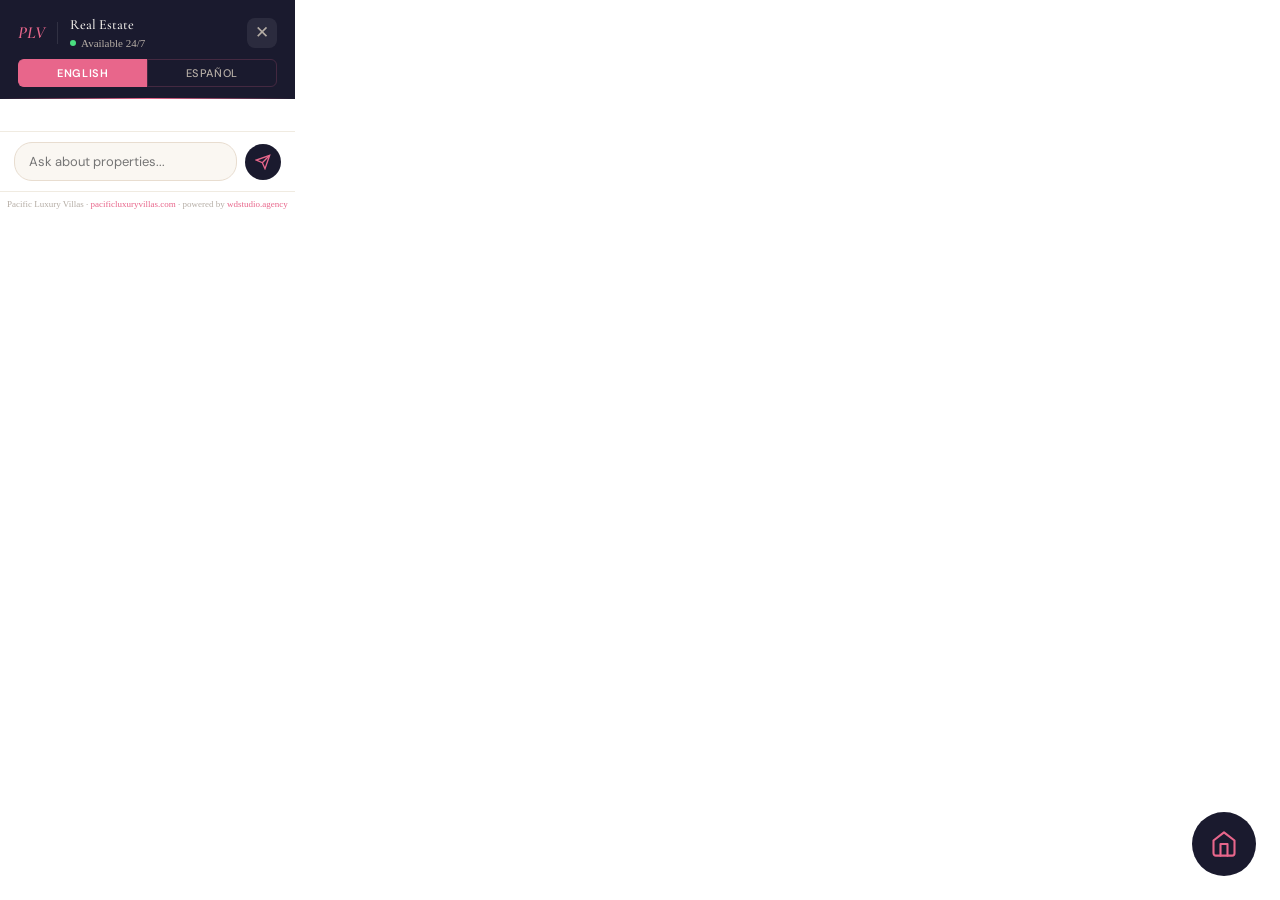
==== index.html @ 40979557 "Rename index2.html to index.html" ====
<!DOCTYPE html>
<html lang="en">
<head>
<meta charset="UTF-8">
<meta name="viewport" content="width=device-width,initial-scale=1.0">
<title>Pacific Luxury Villas — Real Estate Assistant</title>
<link rel="preconnect" href="https://fonts.googleapis.com">
<link href="https://fonts.googleapis.com/css2?family=Cormorant+Garamond:ital,wght@0,400;0,500;0,600;1,400;1,500&family=DM+Sans:wght@300;400;500;600&display=swap" rel="stylesheet">
<style>
*{margin:0;padding:0;box-sizing:border-box}
:root{--coral:#E8668B;--coral-light:#F2A0B5;--coral-dark:#C44D6E;--navy:#1A1A2E;--navy-light:#2A2A45;--cream:#FAF7F2;--cream-dark:#F0EBE1;--stone:#8C8279;--stone-light:#B5ADA5;--white:#FFF;--sand:#E8DDD0;--green:#25D366;--r:14px}
h1,h2,h3,h4,h5{font-family:'Cormorant Garamond',serif;font-weight:500}

/* FAB */
.plv-fab{position:fixed;bottom:24px;right:24px;width:64px;height:64px;border-radius:50%;border:none;cursor:pointer;z-index:9998;background:var(--navy);box-shadow:0 8px 30px rgba(0,0,0,.2),0 0 0 0 rgba(232,102,139,.4);display:flex;align-items:center;justify-content:center;transition:all .4s cubic-bezier(.34,1.56,.64,1);animation:fp 3s ease-in-out infinite}
.plv-fab:hover{transform:scale(1.08)}.plv-fab.open{animation:none}
.plv-fab svg{width:28px;height:28px;fill:none;stroke:var(--coral);stroke-width:1.8;stroke-linecap:round;stroke-linejoin:round;transition:transform .3s}
.plv-fab.open svg{transform:rotate(90deg)}
@keyframes fp{0%,100%{box-shadow:0 8px 30px rgba(0,0,0,.2),0 0 0 0 rgba(232,102,139,.3)}50%{box-shadow:0 8px 30px rgba(0,0,0,.2),0 0 0 12px rgba(232,102,139,0)}}

/* PANEL */
.plv-panel{position:fixed;bottom:100px;right:24px;width:min(440px,calc(100vw - 32px));height:min(700px,calc(100dvh - 130px));background:var(--cream);border-radius:20px;box-shadow:0 20px 60px rgba(0,0,0,.15);display:flex;flex-direction:column;overflow:hidden;z-index:9999;opacity:0;transform:translateY(20px) scale(.96);pointer-events:none;transition:all .4s cubic-bezier(.34,1.56,.64,1);border:1px solid rgba(232,102,139,.1)}
.plv-panel.vis{opacity:1;transform:none;pointer-events:all}

/* HEAD */
.ph{background:var(--navy);flex-shrink:0;position:relative}
.ph::after{content:'';position:absolute;bottom:0;left:0;right:0;height:1px;background:linear-gradient(90deg,transparent,var(--coral),transparent)}
.pht{display:flex;align-items:center;justify-content:space-between;padding:16px 18px 10px}
.phb{display:flex;align-items:center;gap:12px}
.phl{color:var(--coral);font-family:'Cormorant Garamond',serif;font-size:17px;font-weight:600;font-style:italic}
.phd{width:1px;height:22px;background:rgba(255,255,255,.1)}
.phi h3{font-size:14px;color:var(--cream);font-weight:500}.phi span{font-size:11px;color:var(--stone-light);display:flex;align-items:center;gap:5px;margin-top:2px}
.phi .dot{width:6px;height:6px;background:#4ADE80;border-radius:50%}
.phx{background:rgba(255,255,255,.08);border:none;color:var(--stone-light);width:30px;height:30px;border-radius:8px;cursor:pointer;display:flex;align-items:center;justify-content:center;font-size:17px}
.phx:hover{background:rgba(255,255,255,.15)!important;color:var(--cream)}
.pls{display:flex;padding:0 18px 12px}
.plb{flex:1;padding:6px 0;background:0;border:1px solid rgba(232,102,139,.2);color:var(--stone-light);font-size:11px;font-weight:500;font-family:'DM Sans',sans-serif;cursor:pointer;transition:all .2s;letter-spacing:.06em;text-transform:uppercase}
.plb:first-child{border-radius:6px 0 0 6px;border-right:none}.plb:last-child{border-radius:0 6px 6px 0}
.plb.on{background:var(--coral);border-color:var(--coral);color:var(--white);font-weight:600}
.plb:hover:not(.on){background:rgba(232,102,139,.08)!important;color:var(--cream)!important}

/* BODY */
.pb{flex:1;overflow-y:auto;overflow-x:hidden;padding:16px;scroll-behavior:smooth}
.pb::-webkit-scrollbar{width:3px}.pb::-webkit-scrollbar-thumb{background:var(--sand);border-radius:3px}

/* MESSAGES */
.m{display:flex;gap:8px;margin-bottom:14px;animation:mi .3s forwards;opacity:0}
@keyframes mi{to{opacity:1;transform:translateY(0)}}
.m{transform:translateY(10px)}
.m.b{flex-direction:row}.m.u{flex-direction:row-reverse}
.ma{width:28px;height:28px;border-radius:50%;flex-shrink:0;display:flex;align-items:center;justify-content:center;font-size:10px;font-weight:700}
.m.b .ma{background:var(--navy);color:var(--coral)}.m.u .ma{background:var(--sand);color:var(--stone)}
.mb{flex:1;min-width:0}
.mx{max-width:100%;width:fit-content;padding:10px 14px;font-size:13px;line-height:1.6;word-wrap:break-word}
.m.b .mx{background:var(--white);color:var(--navy);border-radius:2px 14px 14px 14px;box-shadow:0 1px 6px rgba(0,0,0,.04)}
.m.u .mx{background:var(--navy);color:var(--cream);border-radius:14px 2px 14px 14px;margin-left:auto}
.qr{display:flex;flex-wrap:wrap;gap:5px;margin-top:8px}
.qb{background:var(--white);border:1.5px solid var(--sand);color:var(--navy);padding:7px 14px;border-radius:18px;font-size:11.5px;font-weight:500;cursor:pointer;transition:all .2s;font-family:'DM Sans',sans-serif}
.qb:hover{background:var(--navy)!important;border-color:var(--navy)!important;color:var(--coral)!important;transform:translateY(-1px)}

/* PROPERTY CARD */
.pc{background:var(--white);border-radius:12px;overflow:hidden;margin-top:8px;box-shadow:0 4px 16px rgba(0,0,0,.06);cursor:pointer;transition:all .3s;border:1px solid rgba(0,0,0,.03)}
.pc:hover{transform:translateY(-2px);box-shadow:0 8px 30px rgba(0,0,0,.1)}
.pci{position:relative;height:140px;overflow:hidden;background:var(--navy-light)}
.pci img{width:100%;height:100%;object-fit:cover;transition:transform .5s}.pc:hover .pci img{transform:scale(1.05)}
.pci .placeholder{width:100%;height:100%;display:flex;align-items:center;justify-content:center;flex-direction:column;gap:4px}
.pci .placeholder svg{width:32px;height:32px;stroke:var(--coral);fill:none;stroke-width:1.2}
.pci .placeholder span{color:var(--coral);font-family:'Cormorant Garamond',serif;font-size:15px;font-style:italic}
.pcb{position:absolute;top:10px;left:10px;background:rgba(26,26,46,.88);color:var(--coral);padding:3px 10px;border-radius:16px;font-size:9px;font-weight:600;letter-spacing:.08em;text-transform:uppercase;backdrop-filter:blur(6px)}
.pcn{padding:12px 14px}
.pcn h4{font-size:15px;color:var(--navy);margin-bottom:4px}
.pcsp{display:flex;gap:10px;font-size:11px;color:var(--stone);flex-wrap:wrap;margin-bottom:6px}
.pcsp svg{width:11px;height:11px;stroke:var(--coral);fill:none;stroke-width:2;vertical-align:-1px;margin-right:2px}
.pcp{font-family:'Cormorant Garamond',serif;font-size:15px;font-weight:600;color:var(--coral-dark)}

/* FORM */
.qf{background:var(--white);border-radius:12px;padding:18px;margin-top:8px;box-shadow:0 4px 16px rgba(0,0,0,.06)}
.qf h4{font-size:16px;margin-bottom:2px}.qf .fs{font-size:12px;color:var(--stone);margin-bottom:14px}
.fg{margin-bottom:12px}
.fg label{display:block;font-size:10px;font-weight:600;color:var(--stone);margin-bottom:4px;text-transform:uppercase;letter-spacing:.06em}
.fg input,.fg select,.fg textarea{width:100%;padding:9px 12px;border:1.5px solid var(--sand);border-radius:8px;font-size:13px;font-family:'DM Sans',sans-serif;color:var(--navy);outline:0;background:var(--cream);transition:all .2s}
.fg textarea{resize:vertical;min-height:56px}
.fg input:focus,.fg select:focus,.fg textarea:focus{border-color:var(--coral);background:var(--white);box-shadow:0 0 0 3px rgba(232,102,139,.08)}
.fr{display:grid;grid-template-columns:1fr 1fr;gap:8px}
.qc{width:100%;padding:12px;background:var(--navy);color:var(--coral);border:none;border-radius:8px;font-size:12px;font-weight:600;cursor:pointer;font-family:'DM Sans',sans-serif;letter-spacing:.04em;text-transform:uppercase;transition:all .2s;margin-top:4px}
.qc:hover{background:var(--coral);color:var(--white)}

/* CONTACT CARD */
.ccrd{background:var(--navy);border-radius:12px;padding:18px;margin-top:8px;color:var(--cream)}
.ccrd h4{color:var(--coral-light);margin-bottom:10px}
.ccrd-r{display:flex;align-items:center;gap:8px;padding:6px 0;font-size:12px;border-bottom:1px solid rgba(255,255,255,.05)}
.ccrd-r:last-child{border:none}
.ccrd-r svg{width:14px;height:14px;stroke:var(--coral);fill:none;stroke-width:2;flex-shrink:0}
.ccrd-r a{color:var(--coral-light);text-decoration:none}.ccrd-r a:hover{text-decoration:underline}

/* SEND BTNS */
.sbtns{display:flex;gap:6px;margin-top:10px}
.sb{flex:1;padding:10px;border-radius:8px;font-size:11px;font-weight:600;cursor:pointer;font-family:'DM Sans',sans-serif;text-align:center;text-decoration:none;transition:all .2s;display:flex;align-items:center;justify-content:center;gap:5px;border:none;color:white}
.sb-wa{background:var(--green)}.sb-wa:hover{background:#1DA851}
.sb-em{background:var(--navy);color:var(--coral)}.sb-em:hover{background:var(--coral);color:white}

/* INPUT */
.pi{flex-shrink:0;padding:10px 14px;background:var(--white);border-top:1px solid var(--cream-dark);display:flex;gap:8px;align-items:center}
.pi input{flex:1;padding:10px 14px;border:1.5px solid var(--sand);border-radius:18px;font-size:13px;font-family:'DM Sans',sans-serif;outline:0;background:var(--cream);color:var(--navy);transition:all .2s}
.pi input:focus{border-color:var(--coral);background:var(--white)}
.pi button{width:36px;height:36px;border-radius:50%;background:var(--navy);border:none;cursor:pointer;display:flex;align-items:center;justify-content:center;flex-shrink:0;transition:all .2s}
.pi button:hover{background:var(--coral)}
.pi button svg{width:16px;height:16px;fill:none;stroke:var(--coral);stroke-width:2}.pi button:hover svg{stroke:white}
.pf{text-align:center;padding:7px;font-size:9px;color:var(--stone-light);background:var(--white);border-top:1px solid var(--cream-dark);flex-shrink:0}
.pf a{color:var(--coral);text-decoration:none}

/* ===== OVERLAY PROPERTY SHEET ===== */
.ov{position:fixed;inset:0;z-index:10000;background:rgba(0,0,0,.7);backdrop-filter:blur(6px);display:none;align-items:center;justify-content:center;padding:16px;animation:ofi .3s forwards}
.ov.vis{display:flex}
@keyframes ofi{from{opacity:0}to{opacity:1}}
.os{background:var(--cream);border-radius:20px;width:min(480px,100%);max-height:min(90vh,800px);overflow:hidden;display:flex;flex-direction:column;box-shadow:0 30px 80px rgba(0,0,0,.3);animation:osi .35s cubic-bezier(.34,1.56,.64,1) forwards;transform:scale(.95)}
@keyframes osi{to{transform:scale(1)}}

/* Gallery */
.og{position:relative;height:280px;background:var(--navy);overflow:hidden;flex-shrink:0}
.og img{width:100%;height:100%;object-fit:cover;transition:opacity .3s}
.og .placeholder{width:100%;height:100%;display:flex;align-items:center;justify-content:center;color:var(--coral);font-family:'Cormorant Garamond',serif;font-size:20px;font-style:italic}
.og-nav{position:absolute;top:50%;transform:translateY(-50%);width:36px;height:36px;border-radius:50%;background:rgba(26,26,46,.75);border:none;color:var(--coral);cursor:pointer;display:flex;align-items:center;justify-content:center;font-size:18px;backdrop-filter:blur(4px);transition:all .2s}
.og-nav:hover{background:var(--coral);color:white}
.og-prev{left:12px}.og-next{right:12px}
.og-counter{position:absolute;bottom:12px;right:12px;background:rgba(26,26,46,.75);color:var(--coral);padding:4px 10px;border-radius:12px;font-size:10px;font-weight:600;backdrop-filter:blur(4px)}
.og-badge{position:absolute;top:14px;left:14px;background:rgba(26,26,46,.88);color:var(--coral);padding:5px 14px;border-radius:20px;font-size:10px;font-weight:600;letter-spacing:.1em;text-transform:uppercase;backdrop-filter:blur(6px)}
.og-close{position:absolute;top:14px;right:14px;width:34px;height:34px;border-radius:50%;background:rgba(26,26,46,.75);border:none;color:var(--cream);cursor:pointer;font-size:18px;display:flex;align-items:center;justify-content:center;backdrop-filter:blur(4px);transition:all .2s}
.og-close:hover{background:var(--coral)}

/* Sheet body */
.osb{flex:1;overflow-y:auto;padding:20px}
.osb::-webkit-scrollbar{width:3px}.osb::-webkit-scrollbar-thumb{background:var(--sand);border-radius:3px}
.os-name{font-size:24px;color:var(--navy);margin-bottom:2px}
.os-loc{font-size:13px;color:var(--stone);margin-bottom:16px}
.os-specs{display:grid;grid-template-columns:repeat(3,1fr);gap:8px;margin-bottom:18px}
.os-spec{background:var(--white);border-radius:10px;padding:12px 8px;text-align:center;box-shadow:0 1px 4px rgba(0,0,0,.04)}
.os-spec .v{font-family:'Cormorant Garamond',serif;font-size:18px;font-weight:600;color:var(--navy)}
.os-spec .l{font-size:9px;color:var(--stone);text-transform:uppercase;letter-spacing:.5px;margin-top:2px}
.os-section{margin-bottom:16px}
.os-section h5{font-size:13px;color:var(--coral-dark);text-transform:uppercase;letter-spacing:.08em;margin-bottom:8px;padding-bottom:6px;border-bottom:1px solid var(--sand)}
.os-amen{font-size:13px;color:var(--navy);line-height:1.8}
.os-desc{font-size:13.5px;color:var(--navy);line-height:1.7;margin-bottom:16px}
.os-price{font-family:'Cormorant Garamond',serif;font-size:20px;font-weight:600;color:var(--coral-dark);text-align:center;padding:14px;background:var(--white);border-radius:10px;margin-bottom:14px;box-shadow:0 1px 4px rgba(0,0,0,.04)}
.os-video{display:flex;align-items:center;gap:8px;padding:10px 14px;background:var(--navy);border-radius:8px;color:var(--coral);font-size:12px;font-weight:600;text-decoration:none;margin-bottom:14px;transition:all .2s}
.os-video:hover{background:var(--coral);color:white}
.os-cta{width:100%;padding:14px;background:var(--coral);color:white;border:none;border-radius:10px;font-size:14px;font-weight:600;cursor:pointer;font-family:'DM Sans',sans-serif;letter-spacing:.04em;transition:all .2s}
.os-cta:hover{background:var(--coral-dark);transform:translateY(-1px);box-shadow:0 8px 20px rgba(232,102,139,.3)}

/* Typing */
.typing{display:flex;gap:4px;padding:10px 14px}.typing span{width:5px;height:5px;background:var(--stone-light);border-radius:50%;animation:tb 1.2s infinite}
.typing span:nth-child(2){animation-delay:.2s}.typing span:nth-child(3){animation-delay:.4s}
@keyframes tb{0%,60%,100%{transform:translateY(0);opacity:.4}30%{transform:translateY(-5px);opacity:1}}

/* MOBILE */
@media(max-width:768px){.plv-panel{width:calc(100vw - 16px);height:calc(100dvh - 100px);max-height:620px;right:8px;bottom:76px;border-radius:16px}.plv-fab{right:16px;bottom:16px;width:56px;height:56px}.og{height:220px}.os{border-radius:16px}}
@media(max-width:430px){.plv-panel{width:calc(100vw - 12px);height:calc(100dvh - 90px);max-height:580px;right:6px;bottom:70px}.plv-fab{right:12px;bottom:12px;width:52px;height:52px}.og{height:200px}.os-specs{grid-template-columns:repeat(2,1fr)}.os{max-height:85vh}}
body .plv-fab,body .plv-panel,body .ov{all:revert;all:unset}
body .plv-fab{position:fixed!important;bottom:24px!important;right:24px!important;width:64px!important;height:64px!important;border-radius:50%!important;border:none!important;cursor:pointer!important;z-index:9998!important;background:#1A1A2E!important;display:flex!important;align-items:center!important;justify-content:center!important}
body .plv-panel{position:fixed!important;z-index:9999!important}
body .ov{position:fixed!important;inset:0!important;z-index:10000!important}
</style>
</head>


<body>
<button class="plv-fab" id="fab"><svg viewBox="0 0 24 24"><path d="M3 9l9-7 9 7v11a2 2 0 0 1-2 2H5a2 2 0 0 1-2-2z"/><polyline points="9 22 9 12 15 12 15 22"/></svg></button>

<div class="plv-panel" id="panel">
<div class="ph"><div class="pht"><div class="phb"><div class="phl">PLV</div><div class="phd"></div><div class="phi"><h3>Real Estate</h3><span><span class="dot"></span><span id="stx">Available 24/7</span></span></div></div><button class="phx" id="closeBtn">✕</button></div>
<div class="pls"><button class="plb on" data-l="en">ENGLISH</button><button class="plb" data-l="es">ESPAÑOL</button></div></div>
<div class="pb" id="body"></div>
<div class="pi"><input id="inp" placeholder="Ask about properties..."><button id="sbtn"><svg viewBox="0 0 24 24"><line x1="22" y1="2" x2="11" y2="13"/><polygon points="22 2 15 22 11 13 2 9 22 2"/></svg></button></div>
<div class="pf">Pacific Luxury Villas · <a href="https://pacificluxuryvillas.com" target="_blank">pacificluxuryvillas.com</a> · powered by <a href="https://wdstudio.agency" target="_blank">wdstudio.agency</a></div>
</div>

<!-- OVERLAY -->
<div class="ov" id="overlay"><div class="os" id="sheet"></div></div>
<script>
const C={WA:'+5213221401809',EMAIL:'marco@pacificluxuryvillas.com',APPS_SCRIPT:''};
const IMG='images/'; // Relative path to images folder in repo

const P={en:[
{id:'sol',name:'Casita El Sol',badge:'Casita',loc:'Costa Careyes',size:'102 m²',sizeft:'1,092 sqft',beds:'1',baths:'1',price:'Price Upon Request',
 desc:'Charming 1-bedroom casita with open dining and living area plus a small terrace. An ideal vacation retreat or rental investment opportunity in the heart of Costa Careyes.',
 amen:['Open dining & living area','Small terrace','1 Suite with ensuite bathroom','Tropical surroundings'],
 imgs:['elsol_1.jpg','elsol_2.jpg','elsol_3.jpg','elsol_4.jpg','elsol_5.jpg','elsol_6.jpg','elsol_7.jpg','elsol_8.jpg','elsol_9.jpg']},
{id:'caracol',name:'Casita Caracol',badge:'Remodeled',loc:'Costa Careyes',size:'177 m²',sizeft:'1,910 sqft',beds:'2',baths:'2',price:'Price Upon Request',
 desc:'Recently remodeled 2-bedroom casita featuring modern finishes, central air conditioning, and a beautiful open-concept living space. Move-in ready with contemporary design.',
 amen:['Recently remodeled','Central air conditioning','Open dining & living area','2 Suites with ensuite bathrooms','Modern finishes throughout'],
 imgs:['Caracol_1.JPG','Caracol_2.JPG','Caracol_3.JPG','Caracol_4.JPG','Caracol_5.JPG','Caracol_6.JPG','Caracol_7.JPG','Caracol_8.JPG','Caracol_9.JPG']},
{id:'lote',name:'Lote 137',badge:'Land',loc:'Rincón de Careyes',size:'3,228 m²',sizeft:'34,743 sqft',beds:'—',baths:'—',price:'Price Upon Request',
 desc:'Prime development lot in Rincón de Careyes with all construction permits already approved and a project underway. A rare opportunity to build your dream home in one of Mexico\'s most exclusive coastal communities.',
 amen:['Location: Rincón de Careyes','All permits approved','Project underway','Build-ready lot','Ocean proximity'],
 imgs:['lote137_1.png','lote137_2.JPG','lote137_3.jpeg']},
{id:'glorias',name:'Casa Glorias',badge:'Estate',loc:'Península de las Estrellas',size:'7,804 m²',sizeft:'83,991 sqft',beds:'8',baths:'Multiple',price:'Price Upon Request',
 desc:'Magnificent estate on the prestigious Península de las Estrellas. This extraordinary property features 8 suites, a private gym, cinema, tennis and racquetball courts, steam room, staff quarters, and panoramic ocean views.',
 amen:['8 Suites','Private gym','Home cinema','Family room','Racquetball court','Tennis court','Steam room','Private office','Staff quarters','BBQ area','Massage room'],
 imgs:['LasGlorias_1.JPG','LasGlorias_2','LasGlorias_3','LasGlorias_4','LasGlorias_5','LasGlorias_6','LasGlorias_7.jpg','LasGlorias_8','LasGlorias_9','LasGlorias_10','LasGlorias_11.jpg','LasGlorias_12','LasGlorias_13','LasGlorias_14','LasGlorias_15.jpg'],
 video:'https://youtu.be/gFzDY3cc-5g'},
{id:'condo',name:'Careyes Residences',badge:'New Build',loc:'Costa Careyes',size:'3 Floors',sizeft:'Condo',beds:'4',baths:'Multiple',price:'Price Upon Request',
 desc:'Brand new condominium in the exclusive Careyes Residences development. Three-floor layout featuring a rooftop terrace, private garage, gym, staff quarters, and premium finishes throughout. Estimated completion: 15 months.',
 amen:['Basement: Gym, storage, laundry, 2 staff rooms, TV room','Ground floor: Garage, living-dining, kitchen, master suite, terrace, 2 suites','Upper floor: Suite + roof terrace','Est. completion: 15 months','Premium finishes'],
 imgs:[]}
],es:[
{id:'sol',name:'Casita El Sol',badge:'Casita',loc:'Costa Careyes',size:'102 m²',sizeft:'1,092 sqft',beds:'1',baths:'1',price:'Precio Bajo Consulta',
 desc:'Encantadora casita de 1 recámara con comedor y sala abiertos más una pequeña terraza. Ideal como retiro vacacional o inversión en el corazón de Costa Careyes.',
 amen:['Comedor y sala abiertos','Pequeña terraza','1 Suite con baño','Entorno tropical'],
 imgs:['elsol_1.jpg','elsol_2.jpg','elsol_3.jpg','elsol_4.jpg','elsol_5.jpg','elsol_6.jpg','elsol_7.jpg','elsol_8.jpg','elsol_9.jpg']},
{id:'caracol',name:'Casita Caracol',badge:'Remodelada',loc:'Costa Careyes',size:'177 m²',sizeft:'1,910 sqft',beds:'2',baths:'2',price:'Precio Bajo Consulta',
 desc:'Casita de 2 recámaras recién remodelada con acabados modernos, aire acondicionado central y espacio abierto de diseño contemporáneo.',
 amen:['Recién remodelada','Aire acondicionado central','Comedor y sala abiertos','2 Suites con baño','Acabados modernos'],
 imgs:['Caracol_1.JPG','Caracol_2.JPG','Caracol_3.JPG','Caracol_4.JPG','Caracol_5.JPG','Caracol_6.JPG','Caracol_7.JPG','Caracol_8.JPG','Caracol_9.JPG']},
{id:'lote',name:'Lote 137',badge:'Terreno',loc:'Rincón de Careyes',size:'3,228 m²',sizeft:'34,743 sqft',beds:'—',baths:'—',price:'Precio Bajo Consulta',
 desc:'Lote premium en Rincón de Careyes con todos los permisos de construcción aprobados y proyecto en curso. Oportunidad única para construir tu hogar soñado en una de las comunidades costeras más exclusivas de México.',
 amen:['Ubicación: Rincón de Careyes','Todos los permisos aprobados','Proyecto en curso','Listo para construir','Proximidad al océano'],
 imgs:['lote137_1.png','lote137_2.JPG','lote137_3.jpeg']},
{id:'glorias',name:'Casa Glorias',badge:'Propiedad',loc:'Península de las Estrellas',size:'7,804 m²',sizeft:'83,991 sqft',beds:'8',baths:'Múltiples',price:'Precio Bajo Consulta',
 desc:'Magnífica propiedad en la prestigiosa Península de las Estrellas. Con 8 suites, gimnasio privado, cine, canchas de tenis y raquetbol, vapor, cuartos de servicio y vistas panorámicas al océano.',
 amen:['8 Suites','Gimnasio privado','Cine','Sala familiar','Cancha de raquetbol','Cancha de tenis','Cuarto de vapor','Oficina privada','Cuartos de servicio','Área de BBQ','Sala de masajes'],
 imgs:['LasGlorias_1.JPG','LasGlorias_2','LasGlorias_3','LasGlorias_4','LasGlorias_5','LasGlorias_6','LasGlorias_7.jpg','LasGlorias_8','LasGlorias_9','LasGlorias_10','LasGlorias_11.jpg','LasGlorias_12','LasGlorias_13','LasGlorias_14','LasGlorias_15.jpg'],
 video:'https://youtu.be/gFzDY3cc-5g'},
{id:'condo',name:'Careyes Residences',badge:'Nuevo',loc:'Costa Careyes',size:'3 Pisos',sizeft:'Condo',beds:'4',baths:'Múltiples',price:'Precio Bajo Consulta',
 desc:'Condominio nuevo en el exclusivo desarrollo Careyes Residences. 3 pisos con roof terrace, garage privado, gym y cuartos de servicio. Entrega estimada: 15 meses.',
 amen:['Sótano: Gym, bodega, lavandería, 2 cuartos de servicio, TV room','Planta baja: Garage, sala-comedor, cocina, master suite, terraza, 2 suites','Planta alta: Suite + roof terrace','Entrega estimada: 15 meses','Acabados premium'],
 imgs:[]}
]};

const TX={en:{st:'Available 24/7',ph:'Ask about properties...',hi:'Welcome to <strong>Pacific Luxury Villas</strong> Real Estate!\n\nExplore exclusive properties for sale in Costa Careyes — from charming casitas to magnificent estates.\n\nWhat would you like to do?',opts:['Browse Properties','About Careyes','Contact Marco']},
es:{st:'Disponible 24/7',ph:'Pregunta sobre propiedades...',hi:'¡Bienvenido a <strong>Pacific Luxury Villas</strong> Real Estate!\n\nExplora propiedades exclusivas en venta en Costa Careyes — desde encantadoras casitas hasta magníficas propiedades.\n\n¿Qué te gustaría hacer?',opts:['Ver Propiedades','Sobre Careyes','Contactar a Marco']}};

let S={lang:'en',open:false,init:false,gal:0};
const $=id=>document.getElementById(id),L=()=>S.lang==='es',tx=k=>TX[S.lang][k];
const fab=$('fab'),panel=$('panel'),bd=$('body'),inp=$('inp');

fab.onclick=()=>tog();$('closeBtn').onclick=()=>tog(false);$('sbtn').onclick=()=>send();
fab.onclick=()=>{try{window.parent.postMessage('plv-click','*')}catch(e){}tog();};
inp.onkeydown=e=>{if(e.key==='Enter'){e.preventDefault();send();}};
document.querySelectorAll('.plb').forEach(b=>b.onclick=()=>{if(b.dataset.l===S.lang)return;S.lang=b.dataset.l;document.querySelectorAll('.plb').forEach(x=>x.classList.remove('on'));b.classList.add('on');$('stx').textContent=tx('st');inp.placeholder=tx('ph');bd.innerHTML='';S.init=false;initChat();});

function tog(f){var o=f!==undefined?f:!S.open;S.open=o;panel.classList.toggle('vis',o);fab.classList.toggle('open',o);if(o&&!S.init)setTimeout(initChat,300);if(o)setTimeout(()=>inp.focus(),350);try{window.parent.postMessage(o?'plv-click':'plv-close','*')}catch(e){}}
function addMsg(h,bot,o={}){const m=document.createElement('div');m.className=`m ${bot?'b':'u'}`;const a=document.createElement('div');a.className='ma';a.textContent=bot?'PLV':'●';const mb=document.createElement('div');mb.className='mb';const mx=document.createElement('div');mx.className='mx';mx.innerHTML=h.replace(/\n/g,'<br>');mb.appendChild(mx);if(o.qr?.length){const w=document.createElement('div');w.className='qr';o.qr.forEach(r=>{const b=document.createElement('button');b.className='qb';b.textContent=r;b.onclick=()=>handleQR(r);w.appendChild(b);});mb.appendChild(w);}m.appendChild(a);m.appendChild(mb);bd.appendChild(m);bd.scrollTop=bd.scrollHeight;}
function addCard(h){const m=document.createElement('div');m.className='m b';const a=document.createElement('div');a.className='ma';a.textContent='PLV';const mb=document.createElement('div');mb.className='mb';mb.innerHTML=h;m.appendChild(a);m.appendChild(mb);bd.appendChild(m);bd.scrollTop=bd.scrollHeight;}
function initChat(){S.init=true;addMsg(tx('hi'),true,{qr:tx('opts')});}

function handleQR(r){addMsg(r,false);const lo=r.toLowerCase();
if(lo.includes('browse')||lo.includes('ver prop')||lo.includes('propiedades'))return showProps();
if(lo.includes('about')||lo.includes('sobre')||lo.includes('careyes'))return showAbout();
if(lo.includes('contact')||lo.includes('contactar')||lo.includes('marco'))return showContact();
if(lo.includes('request')||lo.includes('solicitar')||lo.includes('info'))return showForm();
if(lo.includes('back')||lo.includes('volver')||lo.includes('menu'))return addMsg(tx('hi'),true,{qr:tx('opts')});
processMsg(r);}
function send(){const v=inp.value.trim();if(!v)return;inp.value='';addMsg(v,false);processMsg(v);}

// ===== PROPERTIES LIST =====
function showProps(){
addMsg(L()?'Estas son nuestras propiedades exclusivas en venta:':'Here are our exclusive properties for sale:',true);
P[S.lang].forEach((p,i)=>{setTimeout(()=>{
const imgTag=p.imgs.length?`<img src="${IMG}${p.imgs[0]}" alt="${p.name}" onerror="this.parentNode.innerHTML='<div class=placeholder><span>${p.name}</span></div>'">`:`<div class="placeholder"><svg viewBox="0 0 24 24"><path d="M3 9l9-7 9 7v11a2 2 0 0 1-2 2H5a2 2 0 0 1-2-2z"/><polyline points="9 22 9 12 15 12 15 22"/></svg><span>${p.name}</span></div>`;
addCard(`<div class="pc" onclick="openSheet('${p.id}')"><div class="pci">${imgTag}<div class="pcb">${p.badge}</div></div><div class="pcn"><h4>${p.name}</h4><div class="pcsp"><span><svg viewBox="0 0 24 24"><path d="M21 16V8a2 2 0 0 0-1-1.73l-7-4a2 2 0 0 0-2 0l-7 4A2 2 0 0 0 3 8v8a2 2 0 0 0 1 1.73l7 4a2 2 0 0 0 2 0l7-4A2 2 0 0 0 21 16z"/></svg>${p.size}</span>${p.beds!=='—'?`<span><svg viewBox="0 0 24 24"><path d="M2 4v16"/><path d="M2 8h18a2 2 0 0 1 2 2v10"/><path d="M2 17h20"/><path d="M6 8v9"/></svg>${p.beds} ${L()?'Rec.':'Bed.'}</span>`:''}</div><div class="pcp">${p.price}</div></div></div>`);
},i*250);});
setTimeout(()=>{addMsg(L()?'Haz clic en cualquier propiedad para ver la ficha completa con galería de fotos.':'Click any property to see the full listing with photo gallery.',true,{qr:L()?['Solicitar información','Contactar a Marco','Volver']:['Request Info','Contact Marco','Back to Menu']});},P[S.lang].length*250+400);
}

// ===== OVERLAY PROPERTY SHEET =====
window.openSheet=function(id){
const p=P[S.lang].find(x=>x.id===id);if(!p)return;S.gal=0;
const ov=$('overlay'),sh=$('sheet');
const imgs=p.imgs.length?p.imgs:[];
const galHTML=imgs.length?`
<img id="galImg" src="${IMG}${imgs[0]}" alt="${p.name}" onerror="this.src='';this.style.display='none'">
<button class="og-nav og-prev" onclick="galNav(-1,'${id}')">‹</button>
<button class="og-nav og-next" onclick="galNav(1,'${id}')">›</button>
<div class="og-counter" id="galCount">1 / ${imgs.length}</div>
`:`<div class="placeholder">${p.name}</div>`;

sh.innerHTML=`
<div class="og"><div class="og-badge">${p.badge}</div><button class="og-close" onclick="closeSheet()">✕</button>${galHTML}</div>
<div class="osb">
<h2 class="os-name">${p.name}</h2>
<div class="os-loc">${p.loc} · ${p.size} / ${p.sizeft}</div>
<div class="os-specs">
<div class="os-spec"><div class="v">${p.beds}</div><div class="l">${L()?'Recámaras':'Bedrooms'}</div></div>
<div class="os-spec"><div class="v">${p.baths}</div><div class="l">${L()?'Baños':'Bathrooms'}</div></div>
<div class="os-spec"><div class="v">${p.size}</div><div class="l">${L()?'Superficie':'Size'}</div></div>
</div>
<div class="os-desc">${p.desc}</div>
<div class="os-section"><h5>${L()?'Características':'Features'}</h5><div class="os-amen">${p.amen.map(a=>'· '+a).join('<br>')}</div></div>
${p.video?`<a href="${p.video}" target="_blank" class="os-video">▶ ${L()?'Ver video de la propiedad':'Watch property video'}</a>`:''}
<div class="os-price">${p.price}</div>
<button class="os-cta" onclick="closeSheet();showForm('${p.name}')">${L()?'Solicitar Información':'Request Information'}</button>
</div>`;
ov.classList.add('vis');
};
window.closeSheet=function(){$('overlay').classList.remove('vis');};
window.galNav=function(dir,id){const p=P[S.lang].find(x=>x.id===id);if(!p||!p.imgs.length)return;S.gal=(S.gal+dir+p.imgs.length)%p.imgs.length;$('galImg').src=IMG+p.imgs[S.gal];$('galCount').textContent=`${S.gal+1} / ${p.imgs.length}`;};
$('overlay').onclick=function(e){if(e.target===this)closeSheet();};

// ===== LEAD FORM =====
window.showForm=function(propName){
const l=L();const opts=P[S.lang].map(p=>`<option value="${p.name}" ${p.name===propName?'selected':''}>${p.name}</option>`).join('');
addCard(`<div class="qf"><h4>${l?'Solicitar Información':'Request Information'}</h4><div class="fs">${l?'Completa tus datos y Marco te contactará':'Fill in your details and Marco will contact you'}</div>
<div class="fr"><div class="fg"><label>${l?'Nombre':'Name'}</label><input type="text" id="lN" placeholder="${l?'Nombre completo':'Full name'}"></div><div class="fg"><label>Email</label><input type="email" id="lE"></div></div>
<div class="fg"><label>${l?'Teléfono / WhatsApp':'Phone / WhatsApp'}</label><input type="tel" id="lP" placeholder="+1..."></div>
<div class="fg"><label>${l?'Propiedad de Interés':'Property of Interest'}</label><select id="lPr"><option value="">${l?'Selecciona...':'Select...'}</option>${opts}<option value="General">${l?'Información general':'General inquiry'}</option></select></div>
<div class="fg"><label>${l?'Mensaje':'Message'}</label><textarea id="lM" placeholder="${l?'Cuéntanos qué buscas...':'Tell us what you\'re looking for...'}"></textarea></div>
<button class="qc" onclick="sendLead()">${l?'Enviar Solicitud':'Send Request'}</button></div>`);
};

window.sendLead=function(){
const l=L(),nm=$('lN').value,em=$('lE').value,ph=$('lP')?.value||'',pr=$('lPr').value,ms=$('lM')?.value||'';
if(!nm||!em){alert(l?'Completa nombre y email':'Please fill name and email');return;}
let txt=`REAL ESTATE INQUIRY — Pacific Luxury Villas\n${'='.repeat(40)}\nName: ${nm}\nEmail: ${em}\n${ph?'Phone: '+ph+'\n':''}Property: ${pr||'General'}\n${ms?'Message: '+ms+'\n':''}---\nPLV Real Estate Assistant · pacificluxuryvillas.com · Powered by wdstudio.agency`;
const wa=`https://api.whatsapp.com/send?phone=${C.WA.replace('+','')}&text=${encodeURIComponent(txt)}`;
if(C.APPS_SCRIPT)fetch(C.APPS_SCRIPT,{method:'POST',mode:'no-cors',body:JSON.stringify({type:'real_estate',name:nm,email:em,phone:ph,property:pr,notes:ms,lang:S.lang})}).catch(()=>{});
addMsg(l?`¡Gracias, ${nm}! Tu solicitud sobre <strong>${pr||'propiedades en Careyes'}</strong> ha sido enviada. Marco te contactará pronto.`:`Thank you, ${nm}! Your inquiry about <strong>${pr||'Careyes properties'}</strong> has been sent. Marco will contact you shortly.`,true);
setTimeout(()=>{addCard(`<div class="sbtns"><a href="${wa}" target="_blank" class="sb sb-wa">WhatsApp Marco</a><a href="mailto:${C.EMAIL}?subject=${encodeURIComponent('Property Inquiry: '+(pr||'General'))}&body=${encodeURIComponent(txt)}" class="sb sb-em">Send Email</a></div>`);},200);
setTimeout(()=>{addMsg(l?'¿Te gustaría ver más propiedades?':'Would you like to see more properties?',true,{qr:tx('opts')});},700);
};

// ===== ABOUT =====
function showAbout(){addMsg(L()?'Costa Careyes es un destino único en la costa del Pacífico de México donde el lujo, la naturaleza y la exclusividad se encuentran en perfecta armonía.\n\nUbicada entre Puerto Vallarta y Manzanillo, es una comunidad internacional que valora la belleza, la privacidad y la conexión profunda con la naturaleza.\n\n<strong>Poseer una propiedad aquí es más que una inversión</strong> — es formar parte de una comunidad cosmopolita y vibrante.':'Costa Careyes is a one-of-a-kind destination on Mexico\'s Pacific Coast where luxury, nature, and exclusivity come together in perfect harmony.\n\nLocated between Puerto Vallarta and Manzanillo, it\'s an international community that values beauty, privacy, and a deep connection with nature.\n\n<strong>Owning property here is more than an investment</strong> — it\'s becoming part of a vibrant, cosmopolitan community.',true,{qr:L()?['Ver Propiedades','Contactar a Marco']:['Browse Properties','Contact Marco']});}

// ===== CONTACT =====
function showContact(){addCard(`<div class="ccrd"><h4>Marco Lorelli</h4><p style="font-size:11px;color:var(--stone-light);margin-bottom:10px">${L()?'Rentas / Bienes Raíces / Administración':'Rentals / Real Estate / Property Management'}</p>
<div class="ccrd-r"><svg viewBox="0 0 24 24"><path d="M22 16.92v3a2 2 0 0 1-2.18 2 19.79 19.79 0 0 1-8.63-3.07 19.5 19.5 0 0 1-6-6 19.79 19.79 0 0 1-3.07-8.67A2 2 0 0 1 4.11 2h3a2 2 0 0 1 2 1.72c.127.96.361 1.903.7 2.81a2 2 0 0 1-.45 2.11L8.09 9.91a16 16 0 0 0 6 6l1.27-1.27a2 2 0 0 1 2.11-.45c.907.339 1.85.573 2.81.7A2 2 0 0 1 22 16.92z"/></svg><span>+52 1 (322) 140 1809</span></div>
<div class="ccrd-r"><svg viewBox="0 0 24 24"><path d="M22 16.92v3a2 2 0 0 1-2.18 2 19.79 19.79 0 0 1-8.63-3.07 19.5 19.5 0 0 1-6-6 19.79 19.79 0 0 1-3.07-8.67A2 2 0 0 1 4.11 2h3a2 2 0 0 1 2 1.72c.127.96.361 1.903.7 2.81a2 2 0 0 1-.45 2.11L8.09 9.91a16 16 0 0 0 6 6l1.27-1.27a2 2 0 0 1 2.11-.45c.907.339 1.85.573 2.81.7A2 2 0 0 1 22 16.92z"/></svg><span>+52 (315) 351 2042</span></div>
<div class="ccrd-r"><svg viewBox="0 0 24 24"><rect x="2" y="4" width="20" height="16" rx="2"/><path d="M22 4L12 13 2 4"/></svg><a href="mailto:${C.EMAIL}">${C.EMAIL}</a></div>
<div class="ccrd-r"><svg viewBox="0 0 24 24"><circle cx="12" cy="12" r="10"/><line x1="2" y1="12" x2="22" y2="12"/><path d="M12 2a15.3 15.3 0 0 1 4 10 15.3 15.3 0 0 1-4 10 15.3 15.3 0 0 1-4-10 15.3 15.3 0 0 1 4-10z"/></svg><a href="https://pacificluxuryvillas.com" target="_blank">pacificluxuryvillas.com</a></div>
<div class="ccrd-r"><svg viewBox="0 0 24 24"><rect x="2" y="2" width="20" height="20" rx="5"/><path d="M16 11.37A4 4 0 1 1 12.63 8 4 4 0 0 1 16 11.37z"/><line x1="17.5" y1="6.5" x2="17.51" y2="6.5"/></svg><a href="https://instagram.com/plvincareyes" target="_blank">@plvincareyes</a></div></div>`);
setTimeout(()=>{addMsg(L()?'¿Te gustaría ver propiedades o solicitar información?':'Would you like to browse properties or request information?',true,{qr:L()?['Ver Propiedades','Solicitar información']:['Browse Properties','Request Info']});},300);}

// ===== MSG ROUTER =====
function processMsg(msg){const lo=msg.toLowerCase();
if(lo.includes('propiedad')||lo.includes('property')||lo.includes('venta')||lo.includes('sale')||lo.includes('buy')||lo.includes('comprar')||lo.includes('browse')||lo.includes('ver'))return showProps();
if(lo.includes('sol')&&!lo.includes('solicitar'))return window.openSheet('sol');
if(lo.includes('caracol'))return window.openSheet('caracol');
if(lo.includes('lote')||lo.includes('lot')||lo.includes('137')||lo.includes('terreno')||lo.includes('land'))return window.openSheet('lote');
if(lo.includes('gloria'))return window.openSheet('glorias');
if(lo.includes('condo')||lo.includes('residenc'))return window.openSheet('condo');
if(lo.includes('contact')||lo.includes('marco')||lo.includes('whatsapp'))return showContact();
if(lo.includes('careyes')||lo.includes('about')||lo.includes('donde')||lo.includes('where')||lo.includes('ubicaci'))return showAbout();
if(lo.includes('info')||lo.includes('interest')||lo.includes('request')||lo.includes('solicitar'))return showForm();
if(lo.includes('precio')||lo.includes('price')||lo.includes('cost')||lo.includes('cuanto')||lo.includes('how much')){addMsg(L()?'Todas nuestras propiedades manejan precios bajo consulta para asegurar la mejor negociación. Solicita información y Marco te dará los detalles.':'All properties are priced upon request to ensure the best negotiation. Request info and Marco will provide details.',true,{qr:L()?['Ver Propiedades','Solicitar información']:['Browse Properties','Request Info']});return;}
if(lo.includes('hola')||lo.includes('hello')||lo.includes('hi')||lo.includes('hey')||lo.includes('buenos')){addMsg(L()?'¡Hola! Bienvenido a Pacific Luxury Villas Real Estate. ¿En qué puedo ayudarte?':'Hello! Welcome to Pacific Luxury Villas Real Estate. How can I help?',true,{qr:tx('opts')});return;}
if(lo.includes('gracias')||lo.includes('thank')){addMsg(L()?'¡Con gusto! ¿Algo más en lo que pueda ayudarte?':'My pleasure! Anything else I can help with?',true,{qr:tx('opts')});return;}
addMsg(L()?'Puedo ayudarte a explorar propiedades exclusivas en Careyes.':'I can help you explore exclusive properties in Careyes.',true,{qr:tx('opts')});}

setTimeout(()=>tog(true),2500);
console.log('PLV Real Estate Assistant v2.0 · wdstudio.agency');
</script>
</body>
</html>
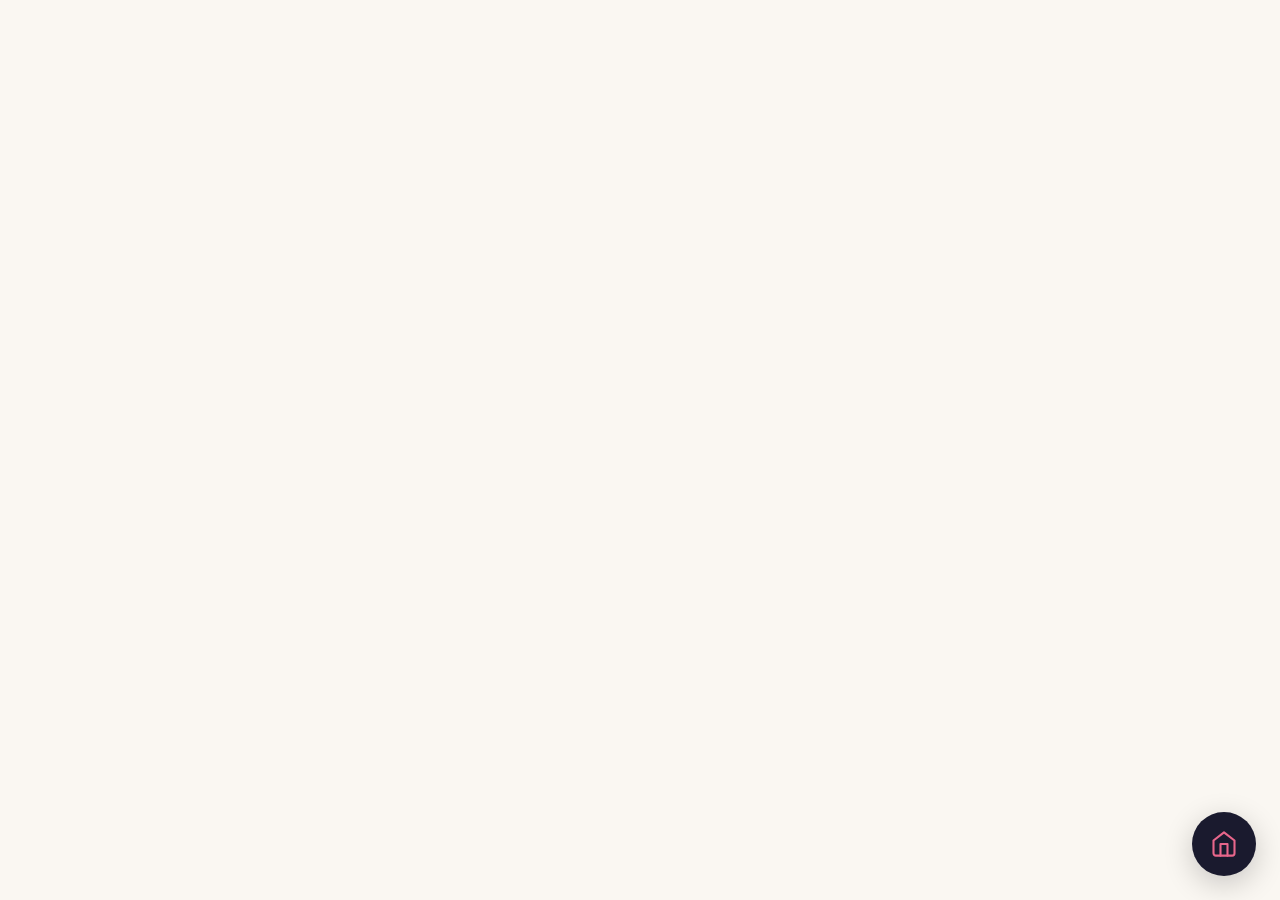
==== commit 71596858: "Rename plv-real-estate-bot(1).html to index.html" ====
--- a/index.html
+++ b/index.html
@@ -7,8 +7,9 @@
 <link rel="preconnect" href="https://fonts.googleapis.com">
 <link href="https://fonts.googleapis.com/css2?family=Cormorant+Garamond:ital,wght@0,400;0,500;0,600;1,400;1,500&family=DM+Sans:wght@300;400;500;600&display=swap" rel="stylesheet">
 <style>
+:root{--coral:#E8668B;--coral-light:#F2A0B5;--coral-dark:#C44D6E;--navy:#1A1A2E;--navy-light:#2A2A45;--cream:#FAF7F2;--cream-dark:#F0EBE1;--stone:#8C8279;--stone-light:#B5ADA5;--white:#FFF;--sand:#E8DDD0;--green:#25D366;--r:14px}
 *{margin:0;padding:0;box-sizing:border-box}
-:root{--coral:#E8668B;--coral-light:#F2A0B5;--coral-dark:#C44D6E;--navy:#1A1A2E;--navy-light:#2A2A45;--cream:#FAF7F2;--cream-dark:#F0EBE1;--stone:#8C8279;--stone-light:#B5ADA5;--white:#FFF;--sand:#E8DDD0;--green:#25D366;--r:14px}
+body{font-family:'DM Sans',sans-serif;background:var(--cream);color:var(--navy)}
 h1,h2,h3,h4,h5{font-family:'Cormorant Garamond',serif;font-weight:500}
 
 /* FAB */
@@ -155,15 +156,10 @@
 /* MOBILE */
 @media(max-width:768px){.plv-panel{width:calc(100vw - 16px);height:calc(100dvh - 100px);max-height:620px;right:8px;bottom:76px;border-radius:16px}.plv-fab{right:16px;bottom:16px;width:56px;height:56px}.og{height:220px}.os{border-radius:16px}}
 @media(max-width:430px){.plv-panel{width:calc(100vw - 12px);height:calc(100dvh - 90px);max-height:580px;right:6px;bottom:70px}.plv-fab{right:12px;bottom:12px;width:52px;height:52px}.og{height:200px}.os-specs{grid-template-columns:repeat(2,1fr)}.os{max-height:85vh}}
-body .plv-fab,body .plv-panel,body .ov{all:revert;all:unset}
-body .plv-fab{position:fixed!important;bottom:24px!important;right:24px!important;width:64px!important;height:64px!important;border-radius:50%!important;border:none!important;cursor:pointer!important;z-index:9998!important;background:#1A1A2E!important;display:flex!important;align-items:center!important;justify-content:center!important}
-body .plv-panel{position:fixed!important;z-index:9999!important}
-body .ov{position:fixed!important;inset:0!important;z-index:10000!important}
 </style>
 </head>
-
-
 <body>
+
 <button class="plv-fab" id="fab"><svg viewBox="0 0 24 24"><path d="M3 9l9-7 9 7v11a2 2 0 0 1-2 2H5a2 2 0 0 1-2-2z"/><polyline points="9 22 9 12 15 12 15 22"/></svg></button>
 
 <div class="plv-panel" id="panel">
@@ -176,6 +172,7 @@
 
 <!-- OVERLAY -->
 <div class="ov" id="overlay"><div class="os" id="sheet"></div></div>
+
 <script>
 const C={WA:'+5213221401809',EMAIL:'marco@pacificluxuryvillas.com',APPS_SCRIPT:''};
 const IMG='images/'; // Relative path to images folder in repo
@@ -234,11 +231,11 @@
 const fab=$('fab'),panel=$('panel'),bd=$('body'),inp=$('inp');
 
 fab.onclick=()=>tog();$('closeBtn').onclick=()=>tog(false);$('sbtn').onclick=()=>send();
-fab.onclick=()=>{try{window.parent.postMessage('plv-click','*')}catch(e){}tog();};
 inp.onkeydown=e=>{if(e.key==='Enter'){e.preventDefault();send();}};
 document.querySelectorAll('.plb').forEach(b=>b.onclick=()=>{if(b.dataset.l===S.lang)return;S.lang=b.dataset.l;document.querySelectorAll('.plb').forEach(x=>x.classList.remove('on'));b.classList.add('on');$('stx').textContent=tx('st');inp.placeholder=tx('ph');bd.innerHTML='';S.init=false;initChat();});
 
-function tog(f){var o=f!==undefined?f:!S.open;S.open=o;panel.classList.toggle('vis',o);fab.classList.toggle('open',o);if(o&&!S.init)setTimeout(initChat,300);if(o)setTimeout(()=>inp.focus(),350);try{window.parent.postMessage(o?'plv-click':'plv-close','*')}catch(e){}}
+function tog(f){const o=f!==undefined?f:!S.open;S.open=o;panel.classList.toggle('vis',o);fab.classList.toggle('open',o);if(o&&!S.init)setTimeout(initChat,300);if(o)setTimeout(()=>inp.focus(),350);}
+
 function addMsg(h,bot,o={}){const m=document.createElement('div');m.className=`m ${bot?'b':'u'}`;const a=document.createElement('div');a.className='ma';a.textContent=bot?'PLV':'●';const mb=document.createElement('div');mb.className='mb';const mx=document.createElement('div');mx.className='mx';mx.innerHTML=h.replace(/\n/g,'<br>');mb.appendChild(mx);if(o.qr?.length){const w=document.createElement('div');w.className='qr';o.qr.forEach(r=>{const b=document.createElement('button');b.className='qb';b.textContent=r;b.onclick=()=>handleQR(r);w.appendChild(b);});mb.appendChild(w);}m.appendChild(a);m.appendChild(mb);bd.appendChild(m);bd.scrollTop=bd.scrollHeight;}
 function addCard(h){const m=document.createElement('div');m.className='m b';const a=document.createElement('div');a.className='ma';a.textContent='PLV';const mb=document.createElement('div');mb.className='mb';mb.innerHTML=h;m.appendChild(a);m.appendChild(mb);bd.appendChild(m);bd.scrollTop=bd.scrollHeight;}
 function initChat(){S.init=true;addMsg(tx('hi'),true,{qr:tx('opts')});}
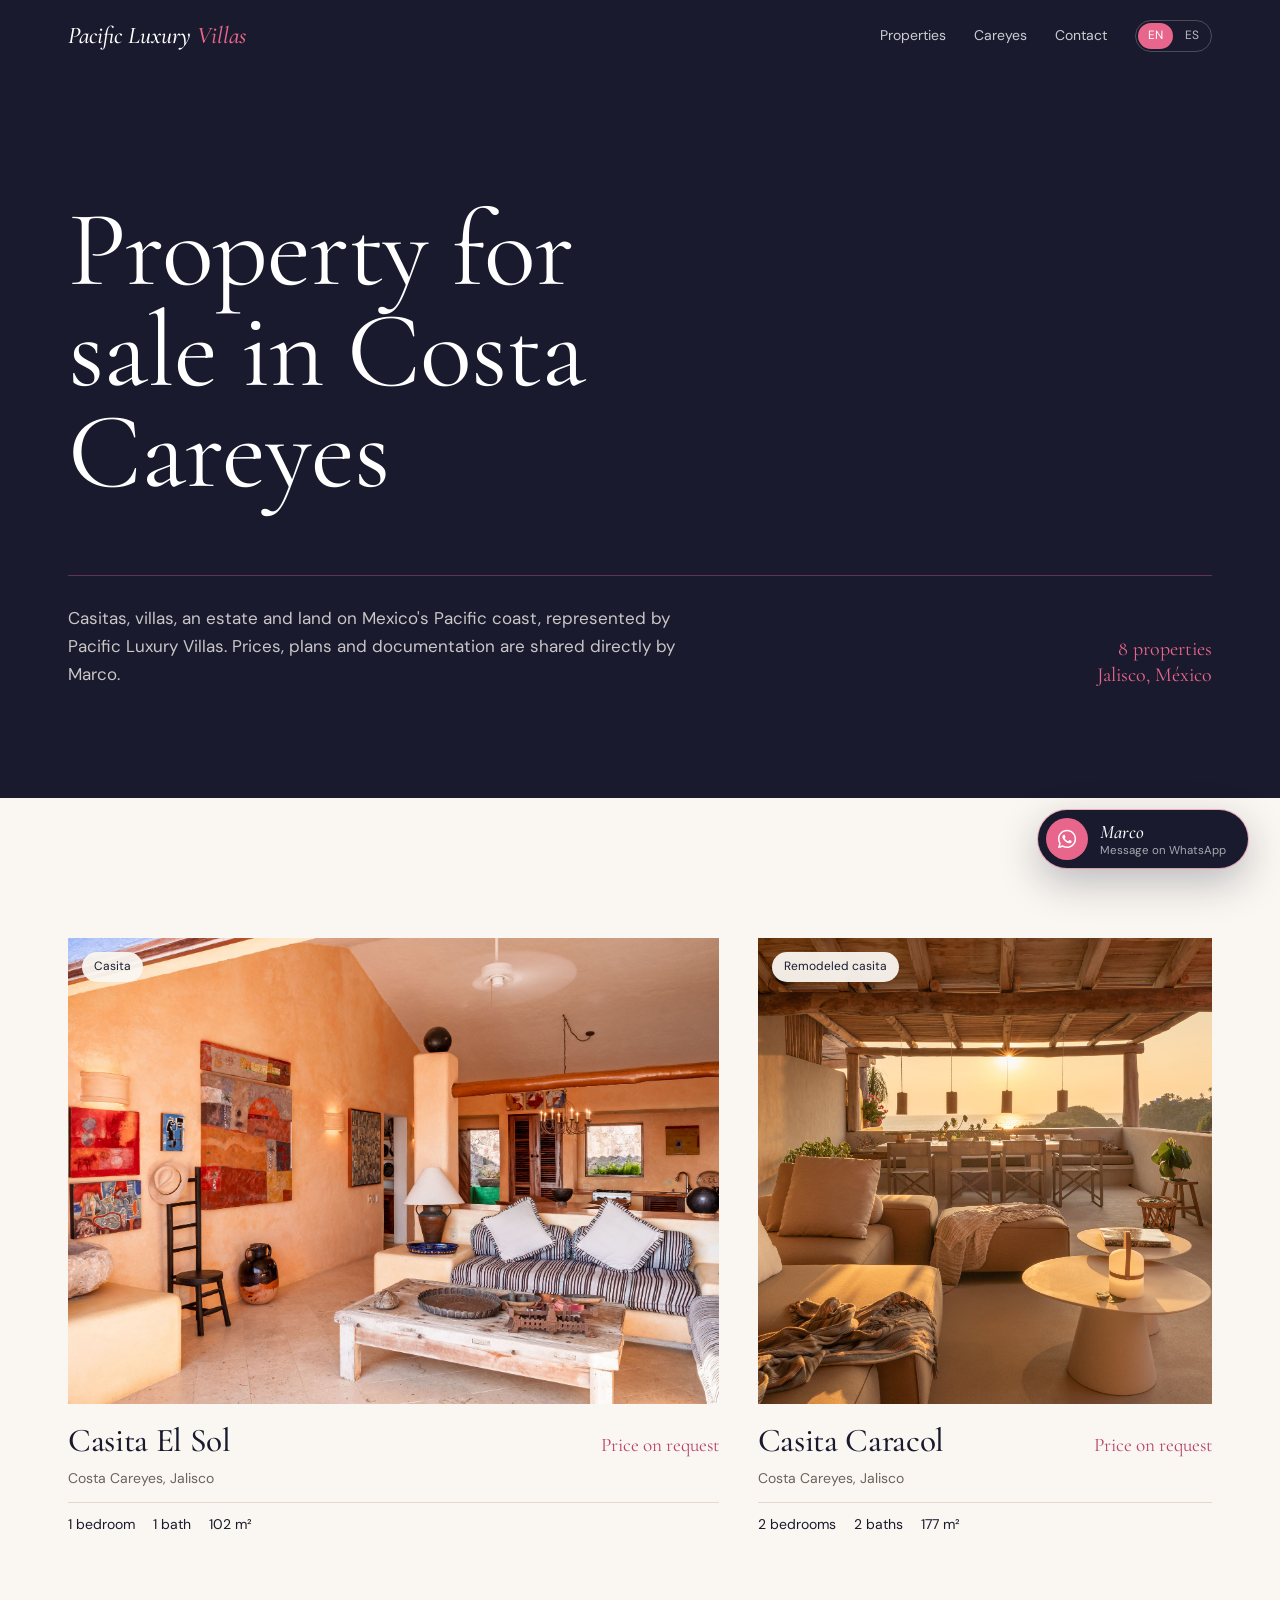
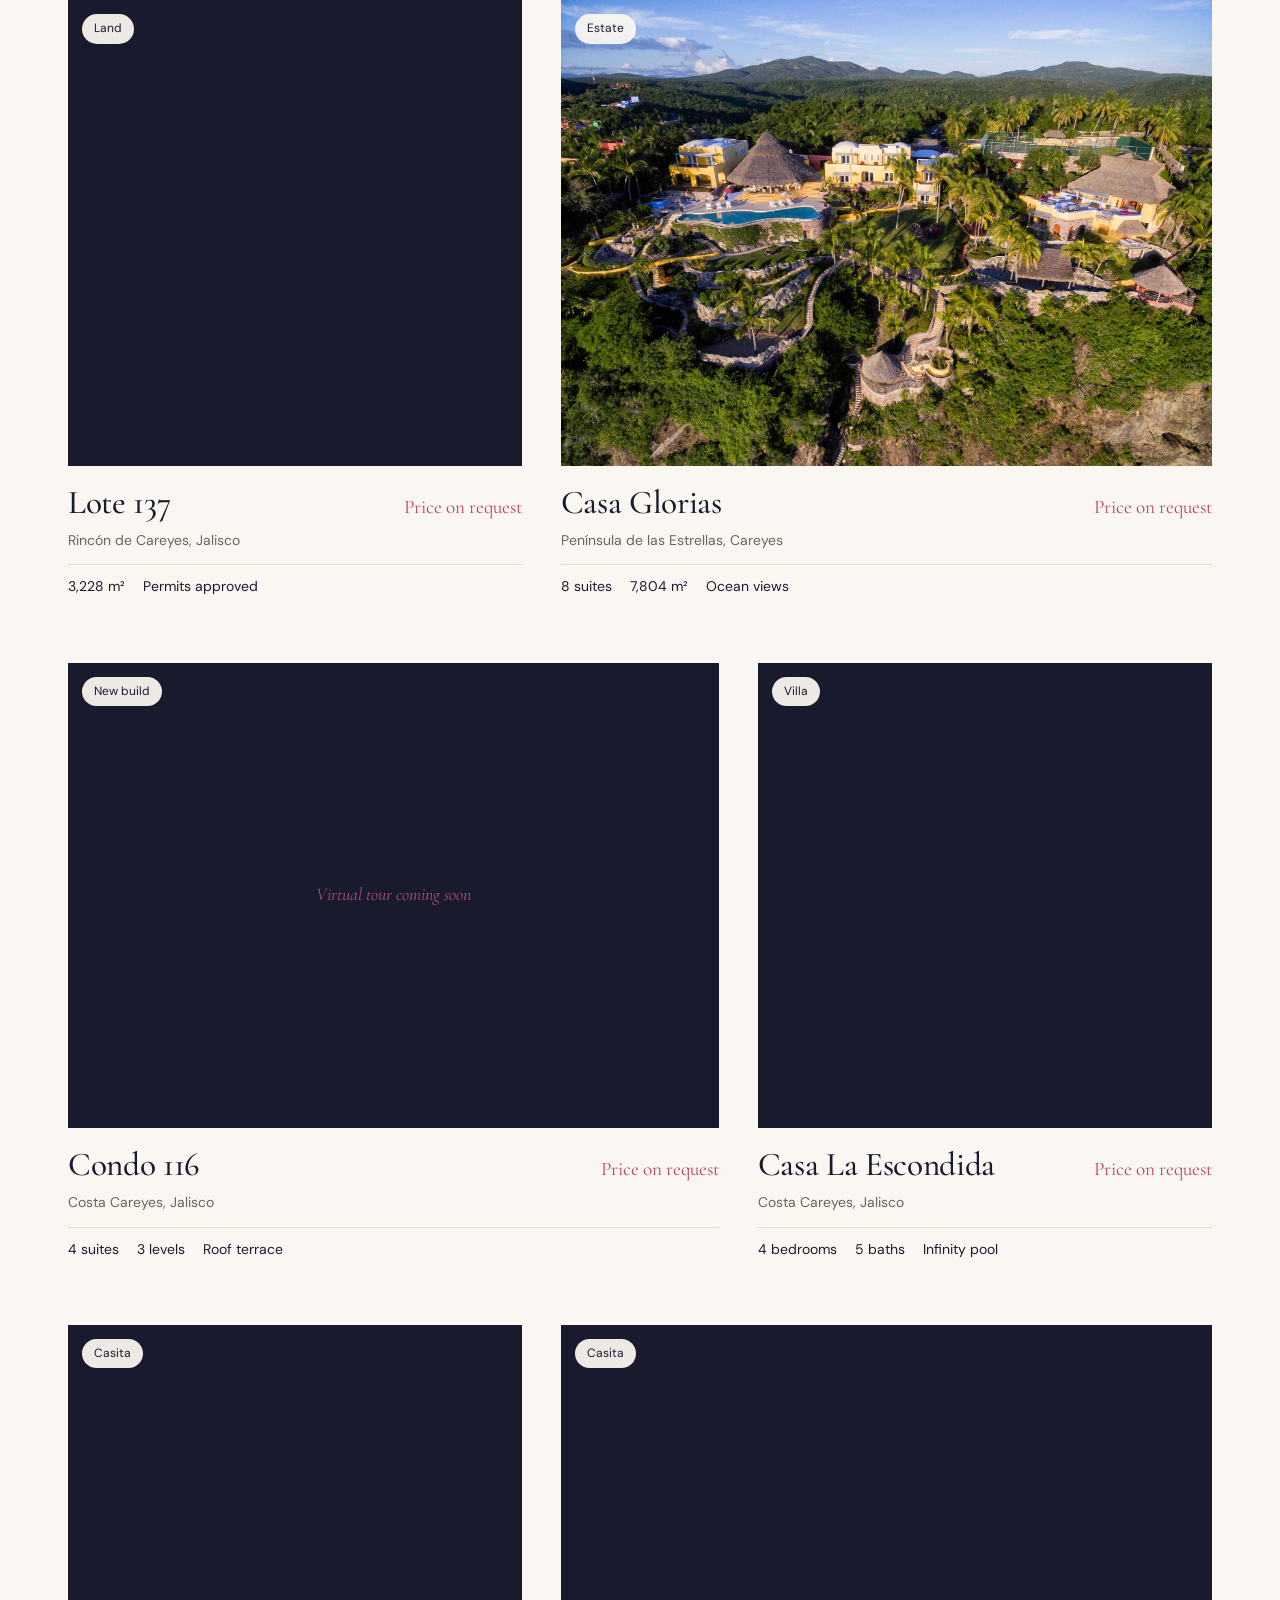
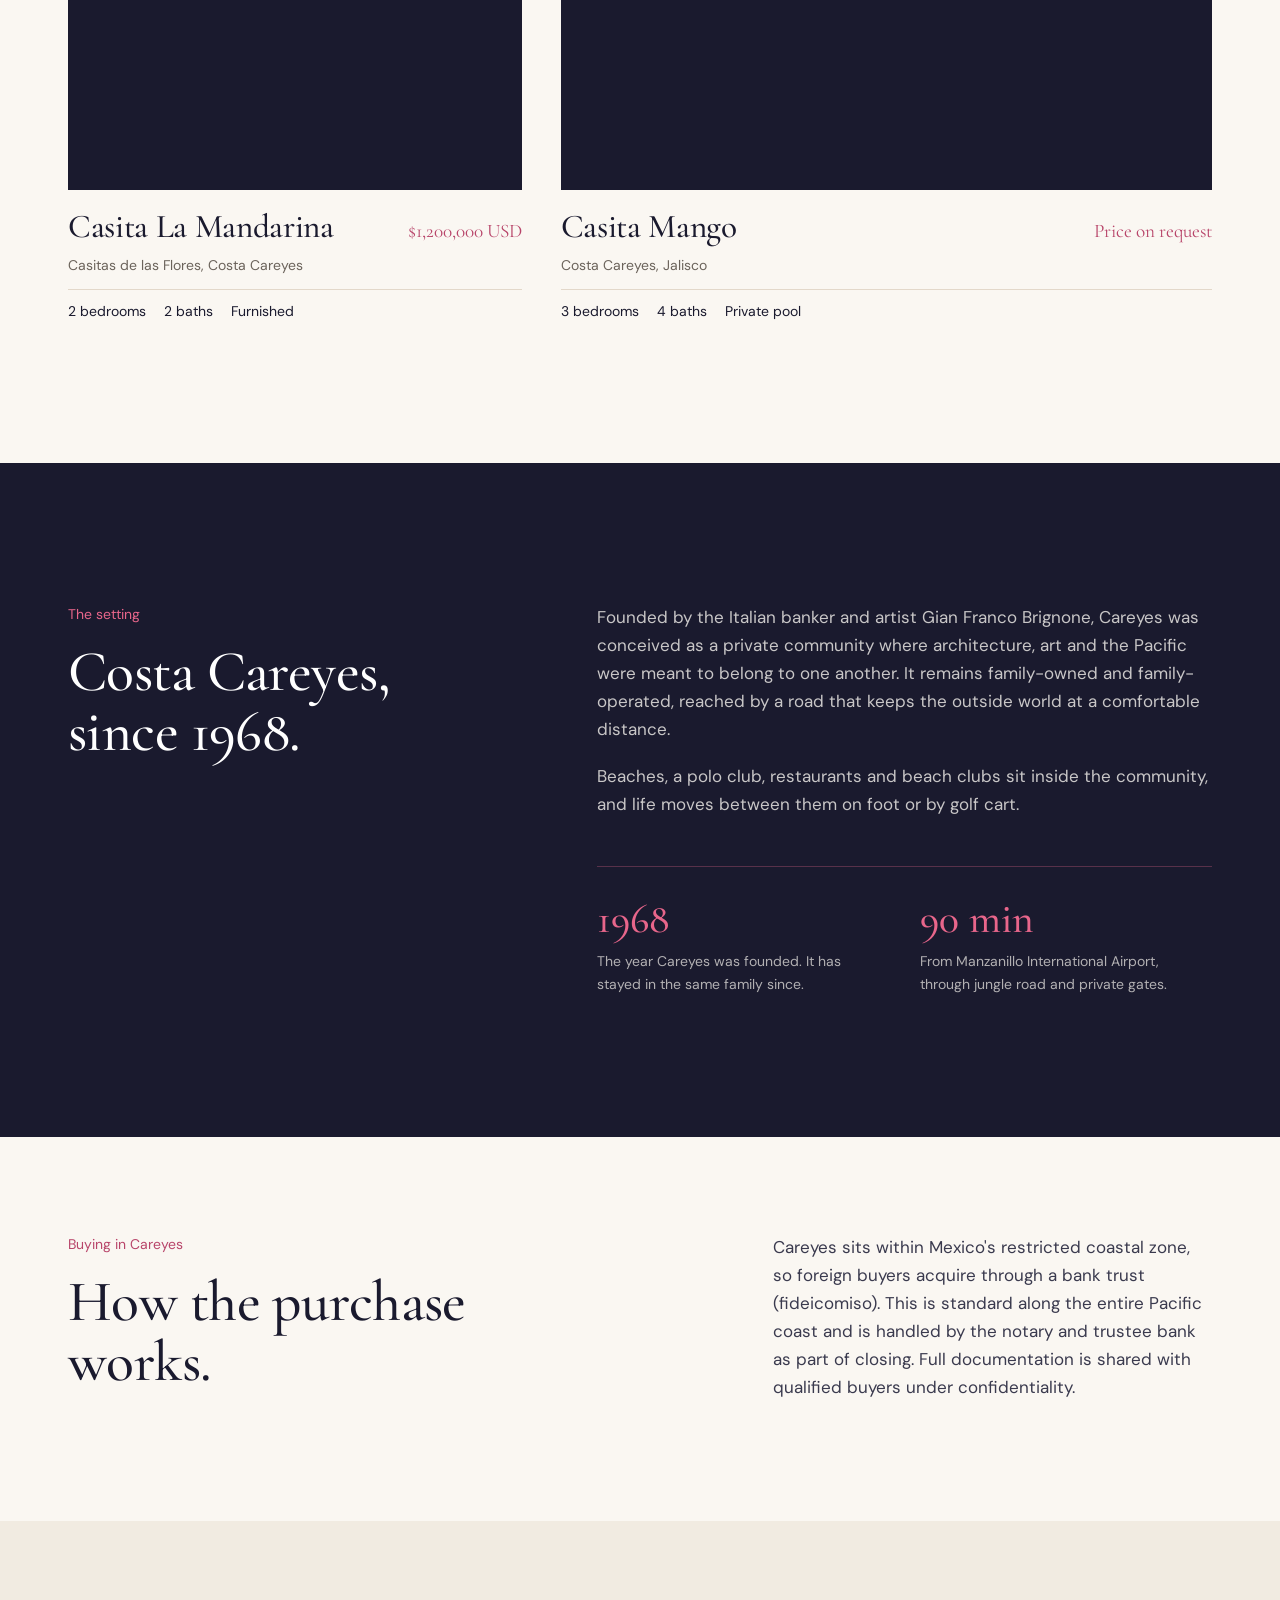
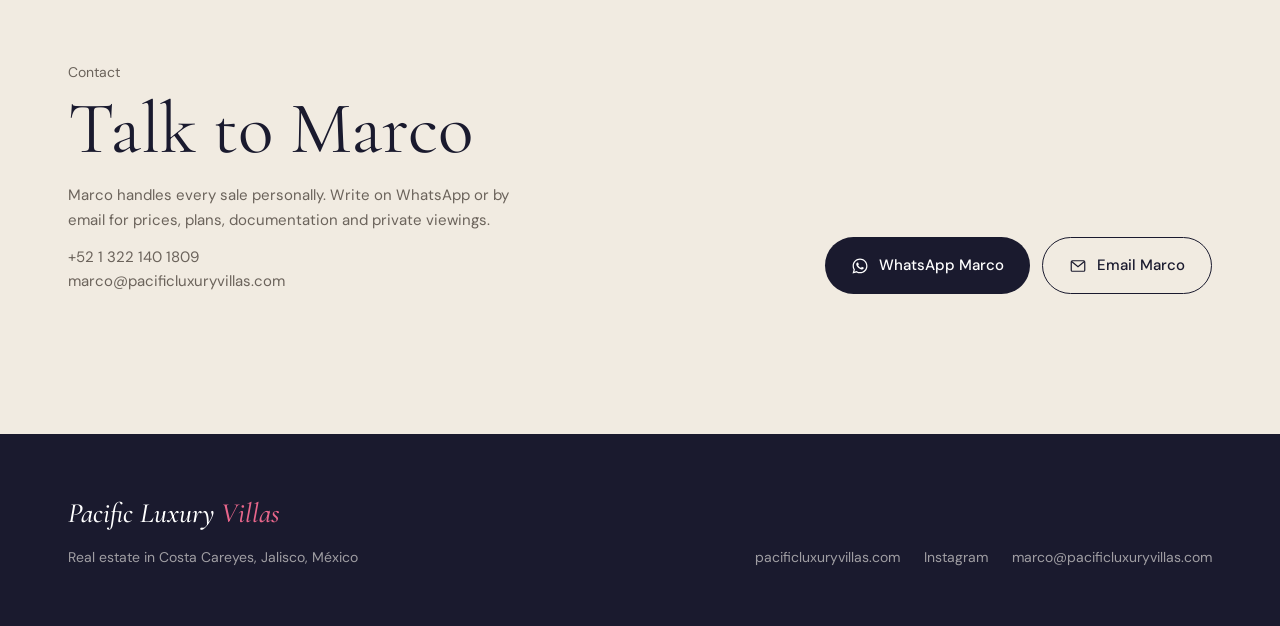
==== commit 36d7d460: "Add files via upload" ====
--- a/index.html
+++ b/index.html
@@ -1,350 +1,77 @@
-<!DOCTYPE html>
-<html lang="en">
+<!doctype html>
+<html lang="en" data-title-en="Property for sale in Costa Careyes | Pacific Luxury Villas" data-title-es="Propiedades en venta en Costa Careyes | Pacific Luxury Villas">
 <head>
-<meta charset="UTF-8">
-<meta name="viewport" content="width=device-width,initial-scale=1.0">
-<title>Pacific Luxury Villas — Real Estate Assistant</title>
+<meta charset="utf-8">
+<meta name="viewport" content="width=device-width, initial-scale=1, viewport-fit=cover">
+<title>Property for sale in Costa Careyes | Pacific Luxury Villas</title>
+<meta name="description" content="Homes, estates and land for sale in Costa Careyes, Jalisco, represented by Pacific Luxury Villas.">
+<link rel="canonical" href="https://listings.pacificluxuryvillas.com/">
+<meta property="og:type" content="website">
+<meta property="og:site_name" content="Pacific Luxury Villas">
+<meta property="og:title" content="Property for sale in Costa Careyes | Pacific Luxury Villas">
+<meta property="og:description" content="Homes, estates and land for sale in Costa Careyes, Jalisco, represented by Pacific Luxury Villas.">
+<meta property="og:image" content="https://listings.pacificluxuryvillas.com/images/LasGlorias_1.JPG">
+<meta name="twitter:card" content="summary_large_image">
+<meta name="theme-color" content="#1A1A2E">
+<link rel="icon" href="data:image/svg+xml,%3Csvg xmlns='http://www.w3.org/2000/svg' viewBox='0 0 64 64'%3E%3Crect width='64' height='64' rx='14' fill='%231A1A2E'/%3E%3Ctext x='32' y='43' font-family='Georgia,serif' font-style='italic' font-size='30' fill='%23E8668B' text-anchor='middle'%3EPLV%3C/text%3E%3C/svg%3E">
 <link rel="preconnect" href="https://fonts.googleapis.com">
-<link href="https://fonts.googleapis.com/css2?family=Cormorant+Garamond:ital,wght@0,400;0,500;0,600;1,400;1,500&family=DM+Sans:wght@300;400;500;600&display=swap" rel="stylesheet">
-<style>
-:root{--coral:#E8668B;--coral-light:#F2A0B5;--coral-dark:#C44D6E;--navy:#1A1A2E;--navy-light:#2A2A45;--cream:#FAF7F2;--cream-dark:#F0EBE1;--stone:#8C8279;--stone-light:#B5ADA5;--white:#FFF;--sand:#E8DDD0;--green:#25D366;--r:14px}
-*{margin:0;padding:0;box-sizing:border-box}
-body{font-family:'DM Sans',sans-serif;background:var(--cream);color:var(--navy)}
-h1,h2,h3,h4,h5{font-family:'Cormorant Garamond',serif;font-weight:500}
-
-/* FAB */
-.plv-fab{position:fixed;bottom:24px;right:24px;width:64px;height:64px;border-radius:50%;border:none;cursor:pointer;z-index:9998;background:var(--navy);box-shadow:0 8px 30px rgba(0,0,0,.2),0 0 0 0 rgba(232,102,139,.4);display:flex;align-items:center;justify-content:center;transition:all .4s cubic-bezier(.34,1.56,.64,1);animation:fp 3s ease-in-out infinite}
-.plv-fab:hover{transform:scale(1.08)}.plv-fab.open{animation:none}
-.plv-fab svg{width:28px;height:28px;fill:none;stroke:var(--coral);stroke-width:1.8;stroke-linecap:round;stroke-linejoin:round;transition:transform .3s}
-.plv-fab.open svg{transform:rotate(90deg)}
-@keyframes fp{0%,100%{box-shadow:0 8px 30px rgba(0,0,0,.2),0 0 0 0 rgba(232,102,139,.3)}50%{box-shadow:0 8px 30px rgba(0,0,0,.2),0 0 0 12px rgba(232,102,139,0)}}
-
-/* PANEL */
-.plv-panel{position:fixed;bottom:100px;right:24px;width:min(440px,calc(100vw - 32px));height:min(700px,calc(100dvh - 130px));background:var(--cream);border-radius:20px;box-shadow:0 20px 60px rgba(0,0,0,.15);display:flex;flex-direction:column;overflow:hidden;z-index:9999;opacity:0;transform:translateY(20px) scale(.96);pointer-events:none;transition:all .4s cubic-bezier(.34,1.56,.64,1);border:1px solid rgba(232,102,139,.1)}
-.plv-panel.vis{opacity:1;transform:none;pointer-events:all}
-
-/* HEAD */
-.ph{background:var(--navy);flex-shrink:0;position:relative}
-.ph::after{content:'';position:absolute;bottom:0;left:0;right:0;height:1px;background:linear-gradient(90deg,transparent,var(--coral),transparent)}
-.pht{display:flex;align-items:center;justify-content:space-between;padding:16px 18px 10px}
-.phb{display:flex;align-items:center;gap:12px}
-.phl{color:var(--coral);font-family:'Cormorant Garamond',serif;font-size:17px;font-weight:600;font-style:italic}
-.phd{width:1px;height:22px;background:rgba(255,255,255,.1)}
-.phi h3{font-size:14px;color:var(--cream);font-weight:500}.phi span{font-size:11px;color:var(--stone-light);display:flex;align-items:center;gap:5px;margin-top:2px}
-.phi .dot{width:6px;height:6px;background:#4ADE80;border-radius:50%}
-.phx{background:rgba(255,255,255,.08);border:none;color:var(--stone-light);width:30px;height:30px;border-radius:8px;cursor:pointer;display:flex;align-items:center;justify-content:center;font-size:17px}
-.phx:hover{background:rgba(255,255,255,.15)!important;color:var(--cream)}
-.pls{display:flex;padding:0 18px 12px}
-.plb{flex:1;padding:6px 0;background:0;border:1px solid rgba(232,102,139,.2);color:var(--stone-light);font-size:11px;font-weight:500;font-family:'DM Sans',sans-serif;cursor:pointer;transition:all .2s;letter-spacing:.06em;text-transform:uppercase}
-.plb:first-child{border-radius:6px 0 0 6px;border-right:none}.plb:last-child{border-radius:0 6px 6px 0}
-.plb.on{background:var(--coral);border-color:var(--coral);color:var(--white);font-weight:600}
-.plb:hover:not(.on){background:rgba(232,102,139,.08)!important;color:var(--cream)!important}
-
-/* BODY */
-.pb{flex:1;overflow-y:auto;overflow-x:hidden;padding:16px;scroll-behavior:smooth}
-.pb::-webkit-scrollbar{width:3px}.pb::-webkit-scrollbar-thumb{background:var(--sand);border-radius:3px}
-
-/* MESSAGES */
-.m{display:flex;gap:8px;margin-bottom:14px;animation:mi .3s forwards;opacity:0}
-@keyframes mi{to{opacity:1;transform:translateY(0)}}
-.m{transform:translateY(10px)}
-.m.b{flex-direction:row}.m.u{flex-direction:row-reverse}
-.ma{width:28px;height:28px;border-radius:50%;flex-shrink:0;display:flex;align-items:center;justify-content:center;font-size:10px;font-weight:700}
-.m.b .ma{background:var(--navy);color:var(--coral)}.m.u .ma{background:var(--sand);color:var(--stone)}
-.mb{flex:1;min-width:0}
-.mx{max-width:100%;width:fit-content;padding:10px 14px;font-size:13px;line-height:1.6;word-wrap:break-word}
-.m.b .mx{background:var(--white);color:var(--navy);border-radius:2px 14px 14px 14px;box-shadow:0 1px 6px rgba(0,0,0,.04)}
-.m.u .mx{background:var(--navy);color:var(--cream);border-radius:14px 2px 14px 14px;margin-left:auto}
-.qr{display:flex;flex-wrap:wrap;gap:5px;margin-top:8px}
-.qb{background:var(--white);border:1.5px solid var(--sand);color:var(--navy);padding:7px 14px;border-radius:18px;font-size:11.5px;font-weight:500;cursor:pointer;transition:all .2s;font-family:'DM Sans',sans-serif}
-.qb:hover{background:var(--navy)!important;border-color:var(--navy)!important;color:var(--coral)!important;transform:translateY(-1px)}
-
-/* PROPERTY CARD */
-.pc{background:var(--white);border-radius:12px;overflow:hidden;margin-top:8px;box-shadow:0 4px 16px rgba(0,0,0,.06);cursor:pointer;transition:all .3s;border:1px solid rgba(0,0,0,.03)}
-.pc:hover{transform:translateY(-2px);box-shadow:0 8px 30px rgba(0,0,0,.1)}
-.pci{position:relative;height:140px;overflow:hidden;background:var(--navy-light)}
-.pci img{width:100%;height:100%;object-fit:cover;transition:transform .5s}.pc:hover .pci img{transform:scale(1.05)}
-.pci .placeholder{width:100%;height:100%;display:flex;align-items:center;justify-content:center;flex-direction:column;gap:4px}
-.pci .placeholder svg{width:32px;height:32px;stroke:var(--coral);fill:none;stroke-width:1.2}
-.pci .placeholder span{color:var(--coral);font-family:'Cormorant Garamond',serif;font-size:15px;font-style:italic}
-.pcb{position:absolute;top:10px;left:10px;background:rgba(26,26,46,.88);color:var(--coral);padding:3px 10px;border-radius:16px;font-size:9px;font-weight:600;letter-spacing:.08em;text-transform:uppercase;backdrop-filter:blur(6px)}
-.pcn{padding:12px 14px}
-.pcn h4{font-size:15px;color:var(--navy);margin-bottom:4px}
-.pcsp{display:flex;gap:10px;font-size:11px;color:var(--stone);flex-wrap:wrap;margin-bottom:6px}
-.pcsp svg{width:11px;height:11px;stroke:var(--coral);fill:none;stroke-width:2;vertical-align:-1px;margin-right:2px}
-.pcp{font-family:'Cormorant Garamond',serif;font-size:15px;font-weight:600;color:var(--coral-dark)}
-
-/* FORM */
-.qf{background:var(--white);border-radius:12px;padding:18px;margin-top:8px;box-shadow:0 4px 16px rgba(0,0,0,.06)}
-.qf h4{font-size:16px;margin-bottom:2px}.qf .fs{font-size:12px;color:var(--stone);margin-bottom:14px}
-.fg{margin-bottom:12px}
-.fg label{display:block;font-size:10px;font-weight:600;color:var(--stone);margin-bottom:4px;text-transform:uppercase;letter-spacing:.06em}
-.fg input,.fg select,.fg textarea{width:100%;padding:9px 12px;border:1.5px solid var(--sand);border-radius:8px;font-size:13px;font-family:'DM Sans',sans-serif;color:var(--navy);outline:0;background:var(--cream);transition:all .2s}
-.fg textarea{resize:vertical;min-height:56px}
-.fg input:focus,.fg select:focus,.fg textarea:focus{border-color:var(--coral);background:var(--white);box-shadow:0 0 0 3px rgba(232,102,139,.08)}
-.fr{display:grid;grid-template-columns:1fr 1fr;gap:8px}
-.qc{width:100%;padding:12px;background:var(--navy);color:var(--coral);border:none;border-radius:8px;font-size:12px;font-weight:600;cursor:pointer;font-family:'DM Sans',sans-serif;letter-spacing:.04em;text-transform:uppercase;transition:all .2s;margin-top:4px}
-.qc:hover{background:var(--coral);color:var(--white)}
-
-/* CONTACT CARD */
-.ccrd{background:var(--navy);border-radius:12px;padding:18px;margin-top:8px;color:var(--cream)}
-.ccrd h4{color:var(--coral-light);margin-bottom:10px}
-.ccrd-r{display:flex;align-items:center;gap:8px;padding:6px 0;font-size:12px;border-bottom:1px solid rgba(255,255,255,.05)}
-.ccrd-r:last-child{border:none}
-.ccrd-r svg{width:14px;height:14px;stroke:var(--coral);fill:none;stroke-width:2;flex-shrink:0}
-.ccrd-r a{color:var(--coral-light);text-decoration:none}.ccrd-r a:hover{text-decoration:underline}
-
-/* SEND BTNS */
-.sbtns{display:flex;gap:6px;margin-top:10px}
-.sb{flex:1;padding:10px;border-radius:8px;font-size:11px;font-weight:600;cursor:pointer;font-family:'DM Sans',sans-serif;text-align:center;text-decoration:none;transition:all .2s;display:flex;align-items:center;justify-content:center;gap:5px;border:none;color:white}
-.sb-wa{background:var(--green)}.sb-wa:hover{background:#1DA851}
-.sb-em{background:var(--navy);color:var(--coral)}.sb-em:hover{background:var(--coral);color:white}
-
-/* INPUT */
-.pi{flex-shrink:0;padding:10px 14px;background:var(--white);border-top:1px solid var(--cream-dark);display:flex;gap:8px;align-items:center}
-.pi input{flex:1;padding:10px 14px;border:1.5px solid var(--sand);border-radius:18px;font-size:13px;font-family:'DM Sans',sans-serif;outline:0;background:var(--cream);color:var(--navy);transition:all .2s}
-.pi input:focus{border-color:var(--coral);background:var(--white)}
-.pi button{width:36px;height:36px;border-radius:50%;background:var(--navy);border:none;cursor:pointer;display:flex;align-items:center;justify-content:center;flex-shrink:0;transition:all .2s}
-.pi button:hover{background:var(--coral)}
-.pi button svg{width:16px;height:16px;fill:none;stroke:var(--coral);stroke-width:2}.pi button:hover svg{stroke:white}
-.pf{text-align:center;padding:7px;font-size:9px;color:var(--stone-light);background:var(--white);border-top:1px solid var(--cream-dark);flex-shrink:0}
-.pf a{color:var(--coral);text-decoration:none}
-
-/* ===== OVERLAY PROPERTY SHEET ===== */
-.ov{position:fixed;inset:0;z-index:10000;background:rgba(0,0,0,.7);backdrop-filter:blur(6px);display:none;align-items:center;justify-content:center;padding:16px;animation:ofi .3s forwards}
-.ov.vis{display:flex}
-@keyframes ofi{from{opacity:0}to{opacity:1}}
-.os{background:var(--cream);border-radius:20px;width:min(480px,100%);max-height:min(90vh,800px);overflow:hidden;display:flex;flex-direction:column;box-shadow:0 30px 80px rgba(0,0,0,.3);animation:osi .35s cubic-bezier(.34,1.56,.64,1) forwards;transform:scale(.95)}
-@keyframes osi{to{transform:scale(1)}}
-
-/* Gallery */
-.og{position:relative;height:280px;background:var(--navy);overflow:hidden;flex-shrink:0}
-.og img{width:100%;height:100%;object-fit:cover;transition:opacity .3s}
-.og .placeholder{width:100%;height:100%;display:flex;align-items:center;justify-content:center;color:var(--coral);font-family:'Cormorant Garamond',serif;font-size:20px;font-style:italic}
-.og-nav{position:absolute;top:50%;transform:translateY(-50%);width:36px;height:36px;border-radius:50%;background:rgba(26,26,46,.75);border:none;color:var(--coral);cursor:pointer;display:flex;align-items:center;justify-content:center;font-size:18px;backdrop-filter:blur(4px);transition:all .2s}
-.og-nav:hover{background:var(--coral);color:white}
-.og-prev{left:12px}.og-next{right:12px}
-.og-counter{position:absolute;bottom:12px;right:12px;background:rgba(26,26,46,.75);color:var(--coral);padding:4px 10px;border-radius:12px;font-size:10px;font-weight:600;backdrop-filter:blur(4px)}
-.og-badge{position:absolute;top:14px;left:14px;background:rgba(26,26,46,.88);color:var(--coral);padding:5px 14px;border-radius:20px;font-size:10px;font-weight:600;letter-spacing:.1em;text-transform:uppercase;backdrop-filter:blur(6px)}
-.og-close{position:absolute;top:14px;right:14px;width:34px;height:34px;border-radius:50%;background:rgba(26,26,46,.75);border:none;color:var(--cream);cursor:pointer;font-size:18px;display:flex;align-items:center;justify-content:center;backdrop-filter:blur(4px);transition:all .2s}
-.og-close:hover{background:var(--coral)}
-
-/* Sheet body */
-.osb{flex:1;overflow-y:auto;padding:20px}
-.osb::-webkit-scrollbar{width:3px}.osb::-webkit-scrollbar-thumb{background:var(--sand);border-radius:3px}
-.os-name{font-size:24px;color:var(--navy);margin-bottom:2px}
-.os-loc{font-size:13px;color:var(--stone);margin-bottom:16px}
-.os-specs{display:grid;grid-template-columns:repeat(3,1fr);gap:8px;margin-bottom:18px}
-.os-spec{background:var(--white);border-radius:10px;padding:12px 8px;text-align:center;box-shadow:0 1px 4px rgba(0,0,0,.04)}
-.os-spec .v{font-family:'Cormorant Garamond',serif;font-size:18px;font-weight:600;color:var(--navy)}
-.os-spec .l{font-size:9px;color:var(--stone);text-transform:uppercase;letter-spacing:.5px;margin-top:2px}
-.os-section{margin-bottom:16px}
-.os-section h5{font-size:13px;color:var(--coral-dark);text-transform:uppercase;letter-spacing:.08em;margin-bottom:8px;padding-bottom:6px;border-bottom:1px solid var(--sand)}
-.os-amen{font-size:13px;color:var(--navy);line-height:1.8}
-.os-desc{font-size:13.5px;color:var(--navy);line-height:1.7;margin-bottom:16px}
-.os-price{font-family:'Cormorant Garamond',serif;font-size:20px;font-weight:600;color:var(--coral-dark);text-align:center;padding:14px;background:var(--white);border-radius:10px;margin-bottom:14px;box-shadow:0 1px 4px rgba(0,0,0,.04)}
-.os-video{display:flex;align-items:center;gap:8px;padding:10px 14px;background:var(--navy);border-radius:8px;color:var(--coral);font-size:12px;font-weight:600;text-decoration:none;margin-bottom:14px;transition:all .2s}
-.os-video:hover{background:var(--coral);color:white}
-.os-cta{width:100%;padding:14px;background:var(--coral);color:white;border:none;border-radius:10px;font-size:14px;font-weight:600;cursor:pointer;font-family:'DM Sans',sans-serif;letter-spacing:.04em;transition:all .2s}
-.os-cta:hover{background:var(--coral-dark);transform:translateY(-1px);box-shadow:0 8px 20px rgba(232,102,139,.3)}
-
-/* Typing */
-.typing{display:flex;gap:4px;padding:10px 14px}.typing span{width:5px;height:5px;background:var(--stone-light);border-radius:50%;animation:tb 1.2s infinite}
-.typing span:nth-child(2){animation-delay:.2s}.typing span:nth-child(3){animation-delay:.4s}
-@keyframes tb{0%,60%,100%{transform:translateY(0);opacity:.4}30%{transform:translateY(-5px);opacity:1}}
-
-/* MOBILE */
-@media(max-width:768px){.plv-panel{width:calc(100vw - 16px);height:calc(100dvh - 100px);max-height:620px;right:8px;bottom:76px;border-radius:16px}.plv-fab{right:16px;bottom:16px;width:56px;height:56px}.og{height:220px}.os{border-radius:16px}}
-@media(max-width:430px){.plv-panel{width:calc(100vw - 12px);height:calc(100dvh - 90px);max-height:580px;right:6px;bottom:70px}.plv-fab{right:12px;bottom:12px;width:52px;height:52px}.og{height:200px}.os-specs{grid-template-columns:repeat(2,1fr)}.os{max-height:85vh}}
-</style>
+<link rel="preconnect" href="https://fonts.gstatic.com" crossorigin>
+<link href="https://fonts.googleapis.com/css2?family=Cormorant+Garamond:ital,wght@0,400;0,500;0,600;1,400;1,500&family=DM+Sans:opsz,wght@9..40,400;9..40,500&display=swap" rel="stylesheet">
+<link rel="stylesheet" href="assets/plv.css">
 </head>
 <body>
-
-<button class="plv-fab" id="fab"><svg viewBox="0 0 24 24"><path d="M3 9l9-7 9 7v11a2 2 0 0 1-2 2H5a2 2 0 0 1-2-2z"/><polyline points="9 22 9 12 15 12 15 22"/></svg></button>
-
-<div class="plv-panel" id="panel">
-<div class="ph"><div class="pht"><div class="phb"><div class="phl">PLV</div><div class="phd"></div><div class="phi"><h3>Real Estate</h3><span><span class="dot"></span><span id="stx">Available 24/7</span></span></div></div><button class="phx" id="closeBtn">✕</button></div>
-<div class="pls"><button class="plb on" data-l="en">ENGLISH</button><button class="plb" data-l="es">ESPAÑOL</button></div></div>
-<div class="pb" id="body"></div>
-<div class="pi"><input id="inp" placeholder="Ask about properties..."><button id="sbtn"><svg viewBox="0 0 24 24"><line x1="22" y1="2" x2="11" y2="13"/><polygon points="22 2 15 22 11 13 2 9 22 2"/></svg></button></div>
-<div class="pf">Pacific Luxury Villas · <a href="https://pacificluxuryvillas.com" target="_blank">pacificluxuryvillas.com</a> · powered by <a href="https://wdstudio.agency" target="_blank">wdstudio.agency</a></div>
-</div>
-
-<!-- OVERLAY -->
-<div class="ov" id="overlay"><div class="os" id="sheet"></div></div>
-
-<script>
-const C={WA:'+5213221401809',EMAIL:'marco@pacificluxuryvillas.com',APPS_SCRIPT:''};
-const IMG='images/'; // Relative path to images folder in repo
-
-const P={en:[
-{id:'sol',name:'Casita El Sol',badge:'Casita',loc:'Costa Careyes',size:'102 m²',sizeft:'1,092 sqft',beds:'1',baths:'1',price:'Price Upon Request',
- desc:'Charming 1-bedroom casita with open dining and living area plus a small terrace. An ideal vacation retreat or rental investment opportunity in the heart of Costa Careyes.',
- amen:['Open dining & living area','Small terrace','1 Suite with ensuite bathroom','Tropical surroundings'],
- imgs:['elsol_1.jpg','elsol_2.jpg','elsol_3.jpg','elsol_4.jpg','elsol_5.jpg','elsol_6.jpg','elsol_7.jpg','elsol_8.jpg','elsol_9.jpg']},
-{id:'caracol',name:'Casita Caracol',badge:'Remodeled',loc:'Costa Careyes',size:'177 m²',sizeft:'1,910 sqft',beds:'2',baths:'2',price:'Price Upon Request',
- desc:'Recently remodeled 2-bedroom casita featuring modern finishes, central air conditioning, and a beautiful open-concept living space. Move-in ready with contemporary design.',
- amen:['Recently remodeled','Central air conditioning','Open dining & living area','2 Suites with ensuite bathrooms','Modern finishes throughout'],
- imgs:['Caracol_1.JPG','Caracol_2.JPG','Caracol_3.JPG','Caracol_4.JPG','Caracol_5.JPG','Caracol_6.JPG','Caracol_7.JPG','Caracol_8.JPG','Caracol_9.JPG']},
-{id:'lote',name:'Lote 137',badge:'Land',loc:'Rincón de Careyes',size:'3,228 m²',sizeft:'34,743 sqft',beds:'—',baths:'—',price:'Price Upon Request',
- desc:'Prime development lot in Rincón de Careyes with all construction permits already approved and a project underway. A rare opportunity to build your dream home in one of Mexico\'s most exclusive coastal communities.',
- amen:['Location: Rincón de Careyes','All permits approved','Project underway','Build-ready lot','Ocean proximity'],
- imgs:['lote137_1.png','lote137_2.JPG','lote137_3.jpeg']},
-{id:'glorias',name:'Casa Glorias',badge:'Estate',loc:'Península de las Estrellas',size:'7,804 m²',sizeft:'83,991 sqft',beds:'8',baths:'Multiple',price:'Price Upon Request',
- desc:'Magnificent estate on the prestigious Península de las Estrellas. This extraordinary property features 8 suites, a private gym, cinema, tennis and racquetball courts, steam room, staff quarters, and panoramic ocean views.',
- amen:['8 Suites','Private gym','Home cinema','Family room','Racquetball court','Tennis court','Steam room','Private office','Staff quarters','BBQ area','Massage room'],
- imgs:['LasGlorias_1.JPG','LasGlorias_2','LasGlorias_3','LasGlorias_4','LasGlorias_5','LasGlorias_6','LasGlorias_7.jpg','LasGlorias_8','LasGlorias_9','LasGlorias_10','LasGlorias_11.jpg','LasGlorias_12','LasGlorias_13','LasGlorias_14','LasGlorias_15.jpg'],
- video:'https://youtu.be/gFzDY3cc-5g'},
-{id:'condo',name:'Careyes Residences',badge:'New Build',loc:'Costa Careyes',size:'3 Floors',sizeft:'Condo',beds:'4',baths:'Multiple',price:'Price Upon Request',
- desc:'Brand new condominium in the exclusive Careyes Residences development. Three-floor layout featuring a rooftop terrace, private garage, gym, staff quarters, and premium finishes throughout. Estimated completion: 15 months.',
- amen:['Basement: Gym, storage, laundry, 2 staff rooms, TV room','Ground floor: Garage, living-dining, kitchen, master suite, terrace, 2 suites','Upper floor: Suite + roof terrace','Est. completion: 15 months','Premium finishes'],
- imgs:[]}
-],es:[
-{id:'sol',name:'Casita El Sol',badge:'Casita',loc:'Costa Careyes',size:'102 m²',sizeft:'1,092 sqft',beds:'1',baths:'1',price:'Precio Bajo Consulta',
- desc:'Encantadora casita de 1 recámara con comedor y sala abiertos más una pequeña terraza. Ideal como retiro vacacional o inversión en el corazón de Costa Careyes.',
- amen:['Comedor y sala abiertos','Pequeña terraza','1 Suite con baño','Entorno tropical'],
- imgs:['elsol_1.jpg','elsol_2.jpg','elsol_3.jpg','elsol_4.jpg','elsol_5.jpg','elsol_6.jpg','elsol_7.jpg','elsol_8.jpg','elsol_9.jpg']},
-{id:'caracol',name:'Casita Caracol',badge:'Remodelada',loc:'Costa Careyes',size:'177 m²',sizeft:'1,910 sqft',beds:'2',baths:'2',price:'Precio Bajo Consulta',
- desc:'Casita de 2 recámaras recién remodelada con acabados modernos, aire acondicionado central y espacio abierto de diseño contemporáneo.',
- amen:['Recién remodelada','Aire acondicionado central','Comedor y sala abiertos','2 Suites con baño','Acabados modernos'],
- imgs:['Caracol_1.JPG','Caracol_2.JPG','Caracol_3.JPG','Caracol_4.JPG','Caracol_5.JPG','Caracol_6.JPG','Caracol_7.JPG','Caracol_8.JPG','Caracol_9.JPG']},
-{id:'lote',name:'Lote 137',badge:'Terreno',loc:'Rincón de Careyes',size:'3,228 m²',sizeft:'34,743 sqft',beds:'—',baths:'—',price:'Precio Bajo Consulta',
- desc:'Lote premium en Rincón de Careyes con todos los permisos de construcción aprobados y proyecto en curso. Oportunidad única para construir tu hogar soñado en una de las comunidades costeras más exclusivas de México.',
- amen:['Ubicación: Rincón de Careyes','Todos los permisos aprobados','Proyecto en curso','Listo para construir','Proximidad al océano'],
- imgs:['lote137_1.png','lote137_2.JPG','lote137_3.jpeg']},
-{id:'glorias',name:'Casa Glorias',badge:'Propiedad',loc:'Península de las Estrellas',size:'7,804 m²',sizeft:'83,991 sqft',beds:'8',baths:'Múltiples',price:'Precio Bajo Consulta',
- desc:'Magnífica propiedad en la prestigiosa Península de las Estrellas. Con 8 suites, gimnasio privado, cine, canchas de tenis y raquetbol, vapor, cuartos de servicio y vistas panorámicas al océano.',
- amen:['8 Suites','Gimnasio privado','Cine','Sala familiar','Cancha de raquetbol','Cancha de tenis','Cuarto de vapor','Oficina privada','Cuartos de servicio','Área de BBQ','Sala de masajes'],
- imgs:['LasGlorias_1.JPG','LasGlorias_2','LasGlorias_3','LasGlorias_4','LasGlorias_5','LasGlorias_6','LasGlorias_7.jpg','LasGlorias_8','LasGlorias_9','LasGlorias_10','LasGlorias_11.jpg','LasGlorias_12','LasGlorias_13','LasGlorias_14','LasGlorias_15.jpg'],
- video:'https://youtu.be/gFzDY3cc-5g'},
-{id:'condo',name:'Careyes Residences',badge:'Nuevo',loc:'Costa Careyes',size:'3 Pisos',sizeft:'Condo',beds:'4',baths:'Múltiples',price:'Precio Bajo Consulta',
- desc:'Condominio nuevo en el exclusivo desarrollo Careyes Residences. 3 pisos con roof terrace, garage privado, gym y cuartos de servicio. Entrega estimada: 15 meses.',
- amen:['Sótano: Gym, bodega, lavandería, 2 cuartos de servicio, TV room','Planta baja: Garage, sala-comedor, cocina, master suite, terraza, 2 suites','Planta alta: Suite + roof terrace','Entrega estimada: 15 meses','Acabados premium'],
- imgs:[]}
-]};
-
-const TX={en:{st:'Available 24/7',ph:'Ask about properties...',hi:'Welcome to <strong>Pacific Luxury Villas</strong> Real Estate!\n\nExplore exclusive properties for sale in Costa Careyes — from charming casitas to magnificent estates.\n\nWhat would you like to do?',opts:['Browse Properties','About Careyes','Contact Marco']},
-es:{st:'Disponible 24/7',ph:'Pregunta sobre propiedades...',hi:'¡Bienvenido a <strong>Pacific Luxury Villas</strong> Real Estate!\n\nExplora propiedades exclusivas en venta en Costa Careyes — desde encantadoras casitas hasta magníficas propiedades.\n\n¿Qué te gustaría hacer?',opts:['Ver Propiedades','Sobre Careyes','Contactar a Marco']}};
-
-let S={lang:'en',open:false,init:false,gal:0};
-const $=id=>document.getElementById(id),L=()=>S.lang==='es',tx=k=>TX[S.lang][k];
-const fab=$('fab'),panel=$('panel'),bd=$('body'),inp=$('inp');
-
-fab.onclick=()=>tog();$('closeBtn').onclick=()=>tog(false);$('sbtn').onclick=()=>send();
-inp.onkeydown=e=>{if(e.key==='Enter'){e.preventDefault();send();}};
-document.querySelectorAll('.plb').forEach(b=>b.onclick=()=>{if(b.dataset.l===S.lang)return;S.lang=b.dataset.l;document.querySelectorAll('.plb').forEach(x=>x.classList.remove('on'));b.classList.add('on');$('stx').textContent=tx('st');inp.placeholder=tx('ph');bd.innerHTML='';S.init=false;initChat();});
-
-function tog(f){const o=f!==undefined?f:!S.open;S.open=o;panel.classList.toggle('vis',o);fab.classList.toggle('open',o);if(o&&!S.init)setTimeout(initChat,300);if(o)setTimeout(()=>inp.focus(),350);}
-
-function addMsg(h,bot,o={}){const m=document.createElement('div');m.className=`m ${bot?'b':'u'}`;const a=document.createElement('div');a.className='ma';a.textContent=bot?'PLV':'●';const mb=document.createElement('div');mb.className='mb';const mx=document.createElement('div');mx.className='mx';mx.innerHTML=h.replace(/\n/g,'<br>');mb.appendChild(mx);if(o.qr?.length){const w=document.createElement('div');w.className='qr';o.qr.forEach(r=>{const b=document.createElement('button');b.className='qb';b.textContent=r;b.onclick=()=>handleQR(r);w.appendChild(b);});mb.appendChild(w);}m.appendChild(a);m.appendChild(mb);bd.appendChild(m);bd.scrollTop=bd.scrollHeight;}
-function addCard(h){const m=document.createElement('div');m.className='m b';const a=document.createElement('div');a.className='ma';a.textContent='PLV';const mb=document.createElement('div');mb.className='mb';mb.innerHTML=h;m.appendChild(a);m.appendChild(mb);bd.appendChild(m);bd.scrollTop=bd.scrollHeight;}
-function initChat(){S.init=true;addMsg(tx('hi'),true,{qr:tx('opts')});}
-
-function handleQR(r){addMsg(r,false);const lo=r.toLowerCase();
-if(lo.includes('browse')||lo.includes('ver prop')||lo.includes('propiedades'))return showProps();
-if(lo.includes('about')||lo.includes('sobre')||lo.includes('careyes'))return showAbout();
-if(lo.includes('contact')||lo.includes('contactar')||lo.includes('marco'))return showContact();
-if(lo.includes('request')||lo.includes('solicitar')||lo.includes('info'))return showForm();
-if(lo.includes('back')||lo.includes('volver')||lo.includes('menu'))return addMsg(tx('hi'),true,{qr:tx('opts')});
-processMsg(r);}
-function send(){const v=inp.value.trim();if(!v)return;inp.value='';addMsg(v,false);processMsg(v);}
-
-// ===== PROPERTIES LIST =====
-function showProps(){
-addMsg(L()?'Estas son nuestras propiedades exclusivas en venta:':'Here are our exclusive properties for sale:',true);
-P[S.lang].forEach((p,i)=>{setTimeout(()=>{
-const imgTag=p.imgs.length?`<img src="${IMG}${p.imgs[0]}" alt="${p.name}" onerror="this.parentNode.innerHTML='<div class=placeholder><span>${p.name}</span></div>'">`:`<div class="placeholder"><svg viewBox="0 0 24 24"><path d="M3 9l9-7 9 7v11a2 2 0 0 1-2 2H5a2 2 0 0 1-2-2z"/><polyline points="9 22 9 12 15 12 15 22"/></svg><span>${p.name}</span></div>`;
-addCard(`<div class="pc" onclick="openSheet('${p.id}')"><div class="pci">${imgTag}<div class="pcb">${p.badge}</div></div><div class="pcn"><h4>${p.name}</h4><div class="pcsp"><span><svg viewBox="0 0 24 24"><path d="M21 16V8a2 2 0 0 0-1-1.73l-7-4a2 2 0 0 0-2 0l-7 4A2 2 0 0 0 3 8v8a2 2 0 0 0 1 1.73l7 4a2 2 0 0 0 2 0l7-4A2 2 0 0 0 21 16z"/></svg>${p.size}</span>${p.beds!=='—'?`<span><svg viewBox="0 0 24 24"><path d="M2 4v16"/><path d="M2 8h18a2 2 0 0 1 2 2v10"/><path d="M2 17h20"/><path d="M6 8v9"/></svg>${p.beds} ${L()?'Rec.':'Bed.'}</span>`:''}</div><div class="pcp">${p.price}</div></div></div>`);
-},i*250);});
-setTimeout(()=>{addMsg(L()?'Haz clic en cualquier propiedad para ver la ficha completa con galería de fotos.':'Click any property to see the full listing with photo gallery.',true,{qr:L()?['Solicitar información','Contactar a Marco','Volver']:['Request Info','Contact Marco','Back to Menu']});},P[S.lang].length*250+400);
-}
-
-// ===== OVERLAY PROPERTY SHEET =====
-window.openSheet=function(id){
-const p=P[S.lang].find(x=>x.id===id);if(!p)return;S.gal=0;
-const ov=$('overlay'),sh=$('sheet');
-const imgs=p.imgs.length?p.imgs:[];
-const galHTML=imgs.length?`
-<img id="galImg" src="${IMG}${imgs[0]}" alt="${p.name}" onerror="this.src='';this.style.display='none'">
-<button class="og-nav og-prev" onclick="galNav(-1,'${id}')">‹</button>
-<button class="og-nav og-next" onclick="galNav(1,'${id}')">›</button>
-<div class="og-counter" id="galCount">1 / ${imgs.length}</div>
-`:`<div class="placeholder">${p.name}</div>`;
-
-sh.innerHTML=`
-<div class="og"><div class="og-badge">${p.badge}</div><button class="og-close" onclick="closeSheet()">✕</button>${galHTML}</div>
-<div class="osb">
-<h2 class="os-name">${p.name}</h2>
-<div class="os-loc">${p.loc} · ${p.size} / ${p.sizeft}</div>
-<div class="os-specs">
-<div class="os-spec"><div class="v">${p.beds}</div><div class="l">${L()?'Recámaras':'Bedrooms'}</div></div>
-<div class="os-spec"><div class="v">${p.baths}</div><div class="l">${L()?'Baños':'Bathrooms'}</div></div>
-<div class="os-spec"><div class="v">${p.size}</div><div class="l">${L()?'Superficie':'Size'}</div></div>
-</div>
-<div class="os-desc">${p.desc}</div>
-<div class="os-section"><h5>${L()?'Características':'Features'}</h5><div class="os-amen">${p.amen.map(a=>'· '+a).join('<br>')}</div></div>
-${p.video?`<a href="${p.video}" target="_blank" class="os-video">▶ ${L()?'Ver video de la propiedad':'Watch property video'}</a>`:''}
-<div class="os-price">${p.price}</div>
-<button class="os-cta" onclick="closeSheet();showForm('${p.name}')">${L()?'Solicitar Información':'Request Information'}</button>
-</div>`;
-ov.classList.add('vis');
-};
-window.closeSheet=function(){$('overlay').classList.remove('vis');};
-window.galNav=function(dir,id){const p=P[S.lang].find(x=>x.id===id);if(!p||!p.imgs.length)return;S.gal=(S.gal+dir+p.imgs.length)%p.imgs.length;$('galImg').src=IMG+p.imgs[S.gal];$('galCount').textContent=`${S.gal+1} / ${p.imgs.length}`;};
-$('overlay').onclick=function(e){if(e.target===this)closeSheet();};
-
-// ===== LEAD FORM =====
-window.showForm=function(propName){
-const l=L();const opts=P[S.lang].map(p=>`<option value="${p.name}" ${p.name===propName?'selected':''}>${p.name}</option>`).join('');
-addCard(`<div class="qf"><h4>${l?'Solicitar Información':'Request Information'}</h4><div class="fs">${l?'Completa tus datos y Marco te contactará':'Fill in your details and Marco will contact you'}</div>
-<div class="fr"><div class="fg"><label>${l?'Nombre':'Name'}</label><input type="text" id="lN" placeholder="${l?'Nombre completo':'Full name'}"></div><div class="fg"><label>Email</label><input type="email" id="lE"></div></div>
-<div class="fg"><label>${l?'Teléfono / WhatsApp':'Phone / WhatsApp'}</label><input type="tel" id="lP" placeholder="+1..."></div>
-<div class="fg"><label>${l?'Propiedad de Interés':'Property of Interest'}</label><select id="lPr"><option value="">${l?'Selecciona...':'Select...'}</option>${opts}<option value="General">${l?'Información general':'General inquiry'}</option></select></div>
-<div class="fg"><label>${l?'Mensaje':'Message'}</label><textarea id="lM" placeholder="${l?'Cuéntanos qué buscas...':'Tell us what you\'re looking for...'}"></textarea></div>
-<button class="qc" onclick="sendLead()">${l?'Enviar Solicitud':'Send Request'}</button></div>`);
-};
-
-window.sendLead=function(){
-const l=L(),nm=$('lN').value,em=$('lE').value,ph=$('lP')?.value||'',pr=$('lPr').value,ms=$('lM')?.value||'';
-if(!nm||!em){alert(l?'Completa nombre y email':'Please fill name and email');return;}
-let txt=`REAL ESTATE INQUIRY — Pacific Luxury Villas\n${'='.repeat(40)}\nName: ${nm}\nEmail: ${em}\n${ph?'Phone: '+ph+'\n':''}Property: ${pr||'General'}\n${ms?'Message: '+ms+'\n':''}---\nPLV Real Estate Assistant · pacificluxuryvillas.com · Powered by wdstudio.agency`;
-const wa=`https://api.whatsapp.com/send?phone=${C.WA.replace('+','')}&text=${encodeURIComponent(txt)}`;
-if(C.APPS_SCRIPT)fetch(C.APPS_SCRIPT,{method:'POST',mode:'no-cors',body:JSON.stringify({type:'real_estate',name:nm,email:em,phone:ph,property:pr,notes:ms,lang:S.lang})}).catch(()=>{});
-addMsg(l?`¡Gracias, ${nm}! Tu solicitud sobre <strong>${pr||'propiedades en Careyes'}</strong> ha sido enviada. Marco te contactará pronto.`:`Thank you, ${nm}! Your inquiry about <strong>${pr||'Careyes properties'}</strong> has been sent. Marco will contact you shortly.`,true);
-setTimeout(()=>{addCard(`<div class="sbtns"><a href="${wa}" target="_blank" class="sb sb-wa">WhatsApp Marco</a><a href="mailto:${C.EMAIL}?subject=${encodeURIComponent('Property Inquiry: '+(pr||'General'))}&body=${encodeURIComponent(txt)}" class="sb sb-em">Send Email</a></div>`);},200);
-setTimeout(()=>{addMsg(l?'¿Te gustaría ver más propiedades?':'Would you like to see more properties?',true,{qr:tx('opts')});},700);
-};
-
-// ===== ABOUT =====
-function showAbout(){addMsg(L()?'Costa Careyes es un destino único en la costa del Pacífico de México donde el lujo, la naturaleza y la exclusividad se encuentran en perfecta armonía.\n\nUbicada entre Puerto Vallarta y Manzanillo, es una comunidad internacional que valora la belleza, la privacidad y la conexión profunda con la naturaleza.\n\n<strong>Poseer una propiedad aquí es más que una inversión</strong> — es formar parte de una comunidad cosmopolita y vibrante.':'Costa Careyes is a one-of-a-kind destination on Mexico\'s Pacific Coast where luxury, nature, and exclusivity come together in perfect harmony.\n\nLocated between Puerto Vallarta and Manzanillo, it\'s an international community that values beauty, privacy, and a deep connection with nature.\n\n<strong>Owning property here is more than an investment</strong> — it\'s becoming part of a vibrant, cosmopolitan community.',true,{qr:L()?['Ver Propiedades','Contactar a Marco']:['Browse Properties','Contact Marco']});}
-
-// ===== CONTACT =====
-function showContact(){addCard(`<div class="ccrd"><h4>Marco Lorelli</h4><p style="font-size:11px;color:var(--stone-light);margin-bottom:10px">${L()?'Rentas / Bienes Raíces / Administración':'Rentals / Real Estate / Property Management'}</p>
-<div class="ccrd-r"><svg viewBox="0 0 24 24"><path d="M22 16.92v3a2 2 0 0 1-2.18 2 19.79 19.79 0 0 1-8.63-3.07 19.5 19.5 0 0 1-6-6 19.79 19.79 0 0 1-3.07-8.67A2 2 0 0 1 4.11 2h3a2 2 0 0 1 2 1.72c.127.96.361 1.903.7 2.81a2 2 0 0 1-.45 2.11L8.09 9.91a16 16 0 0 0 6 6l1.27-1.27a2 2 0 0 1 2.11-.45c.907.339 1.85.573 2.81.7A2 2 0 0 1 22 16.92z"/></svg><span>+52 1 (322) 140 1809</span></div>
-<div class="ccrd-r"><svg viewBox="0 0 24 24"><path d="M22 16.92v3a2 2 0 0 1-2.18 2 19.79 19.79 0 0 1-8.63-3.07 19.5 19.5 0 0 1-6-6 19.79 19.79 0 0 1-3.07-8.67A2 2 0 0 1 4.11 2h3a2 2 0 0 1 2 1.72c.127.96.361 1.903.7 2.81a2 2 0 0 1-.45 2.11L8.09 9.91a16 16 0 0 0 6 6l1.27-1.27a2 2 0 0 1 2.11-.45c.907.339 1.85.573 2.81.7A2 2 0 0 1 22 16.92z"/></svg><span>+52 (315) 351 2042</span></div>
-<div class="ccrd-r"><svg viewBox="0 0 24 24"><rect x="2" y="4" width="20" height="16" rx="2"/><path d="M22 4L12 13 2 4"/></svg><a href="mailto:${C.EMAIL}">${C.EMAIL}</a></div>
-<div class="ccrd-r"><svg viewBox="0 0 24 24"><circle cx="12" cy="12" r="10"/><line x1="2" y1="12" x2="22" y2="12"/><path d="M12 2a15.3 15.3 0 0 1 4 10 15.3 15.3 0 0 1-4 10 15.3 15.3 0 0 1-4-10 15.3 15.3 0 0 1 4-10z"/></svg><a href="https://pacificluxuryvillas.com" target="_blank">pacificluxuryvillas.com</a></div>
-<div class="ccrd-r"><svg viewBox="0 0 24 24"><rect x="2" y="2" width="20" height="20" rx="5"/><path d="M16 11.37A4 4 0 1 1 12.63 8 4 4 0 0 1 16 11.37z"/><line x1="17.5" y1="6.5" x2="17.51" y2="6.5"/></svg><a href="https://instagram.com/plvincareyes" target="_blank">@plvincareyes</a></div></div>`);
-setTimeout(()=>{addMsg(L()?'¿Te gustaría ver propiedades o solicitar información?':'Would you like to browse properties or request information?',true,{qr:L()?['Ver Propiedades','Solicitar información']:['Browse Properties','Request Info']});},300);}
-
-// ===== MSG ROUTER =====
-function processMsg(msg){const lo=msg.toLowerCase();
-if(lo.includes('propiedad')||lo.includes('property')||lo.includes('venta')||lo.includes('sale')||lo.includes('buy')||lo.includes('comprar')||lo.includes('browse')||lo.includes('ver'))return showProps();
-if(lo.includes('sol')&&!lo.includes('solicitar'))return window.openSheet('sol');
-if(lo.includes('caracol'))return window.openSheet('caracol');
-if(lo.includes('lote')||lo.includes('lot')||lo.includes('137')||lo.includes('terreno')||lo.includes('land'))return window.openSheet('lote');
-if(lo.includes('gloria'))return window.openSheet('glorias');
-if(lo.includes('condo')||lo.includes('residenc'))return window.openSheet('condo');
-if(lo.includes('contact')||lo.includes('marco')||lo.includes('whatsapp'))return showContact();
-if(lo.includes('careyes')||lo.includes('about')||lo.includes('donde')||lo.includes('where')||lo.includes('ubicaci'))return showAbout();
-if(lo.includes('info')||lo.includes('interest')||lo.includes('request')||lo.includes('solicitar'))return showForm();
-if(lo.includes('precio')||lo.includes('price')||lo.includes('cost')||lo.includes('cuanto')||lo.includes('how much')){addMsg(L()?'Todas nuestras propiedades manejan precios bajo consulta para asegurar la mejor negociación. Solicita información y Marco te dará los detalles.':'All properties are priced upon request to ensure the best negotiation. Request info and Marco will provide details.',true,{qr:L()?['Ver Propiedades','Solicitar información']:['Browse Properties','Request Info']});return;}
-if(lo.includes('hola')||lo.includes('hello')||lo.includes('hi')||lo.includes('hey')||lo.includes('buenos')){addMsg(L()?'¡Hola! Bienvenido a Pacific Luxury Villas Real Estate. ¿En qué puedo ayudarte?':'Hello! Welcome to Pacific Luxury Villas Real Estate. How can I help?',true,{qr:tx('opts')});return;}
-if(lo.includes('gracias')||lo.includes('thank')){addMsg(L()?'¡Con gusto! ¿Algo más en lo que pueda ayudarte?':'My pleasure! Anything else I can help with?',true,{qr:tx('opts')});return;}
-addMsg(L()?'Puedo ayudarte a explorar propiedades exclusivas en Careyes.':'I can help you explore exclusive properties in Careyes.',true,{qr:tx('opts')});}
-
-setTimeout(()=>tog(true),2500);
-console.log('PLV Real Estate Assistant v2.0 · wdstudio.agency');
-</script>
-</body>
-</html>
+<header class="nav" id="nav"><div class="wrap">
+<a class="mark" href="./">Pacific Luxury <b>Villas</b></a>
+<nav class="nav-links" aria-label="Main"><a href="#properties" class="hide-m"><span data-en="Properties" data-es="Propiedades">Properties</span></a><a href="#careyes" class="hide-m"><span data-en="Careyes" data-es="Careyes">Careyes</span></a><a href="#contact" class="hide-m"><span data-en="Contact" data-es="Contacto">Contact</span></a>
+<div class="lang" role="group" aria-label="Language"><button type="button" data-lang="en" aria-pressed="true">EN</button><button type="button" data-lang="es" aria-pressed="false">ES</button></div>
+</nav></div></header>
+<main>
+<section class="ihero"><div class="wrap">
+<h1 data-en="Property for sale in Costa Careyes" data-es="Propiedades en venta en Costa Careyes">Property for sale in Costa Careyes</h1>
+<div class="ihero-foot"><p data-en="Casitas, villas, an estate and land on Mexico&#x27;s Pacific coast, represented by Pacific Luxury Villas. Prices, plans and documentation are shared directly by Marco." data-es="Casitas, villas, una gran residencia y terrenos en el Pacífico mexicano, representados por Pacific Luxury Villas. Precios, planos y documentación los comparte directamente Marco.">Casitas, villas, an estate and land on Mexico&#x27;s Pacific coast, represented by Pacific Luxury Villas. Prices, plans and documentation are shared directly by Marco.</p>
+<p class="count"><span data-en="8 properties" data-es="8 propiedades">8 properties</span><br><span data-en="Jalisco, México" data-es="Jalisco, México">Jalisco, México</span></p></div>
+</div></section>
+<section class="sec" id="properties"><div class="wrap"><div class="catalog"><a class="card" href="el-sol/">
+<div class="card-img"><img src="images/elsol_1.jpg" alt="Casita El Sol" loading="lazy" decoding="async" onerror="this.style.visibility='hidden'"><span class="card-tag" data-en="Casita" data-es="Casita">Casita</span></div>
+<div class="card-body"><h3>Casita El Sol</h3><span class="cprice"><span data-en="Price on request" data-es="Precio bajo consulta">Price on request</span></span><span class="cloc" data-en="Costa Careyes, Jalisco" data-es="Costa Careyes, Jalisco">Costa Careyes, Jalisco</span><div class="cmeta"><span data-en="1 bedroom" data-es="1 recámara">1 bedroom</span><span data-en="1 bath" data-es="1 baño">1 bath</span><span data-en="102 m²" data-es="102 m²">102 m²</span></div></div>
+</a><a class="card" href="caracol/">
+<div class="card-img"><img src="images/Caracol_1.JPG" alt="Casita Caracol" loading="lazy" decoding="async" onerror="this.style.visibility='hidden'"><span class="card-tag" data-en="Remodeled casita" data-es="Casita remodelada">Remodeled casita</span></div>
+<div class="card-body"><h3>Casita Caracol</h3><span class="cprice"><span data-en="Price on request" data-es="Precio bajo consulta">Price on request</span></span><span class="cloc" data-en="Costa Careyes, Jalisco" data-es="Costa Careyes, Jalisco">Costa Careyes, Jalisco</span><div class="cmeta"><span data-en="2 bedrooms" data-es="2 recámaras">2 bedrooms</span><span data-en="2 baths" data-es="2 baños">2 baths</span><span data-en="177 m²" data-es="177 m²">177 m²</span></div></div>
+</a><a class="card" href="lote-137/">
+<div class="card-img"><img src="images/lote137_1.png" alt="Lote 137" loading="lazy" decoding="async" onerror="this.style.visibility='hidden'"><span class="card-tag" data-en="Land" data-es="Terreno">Land</span></div>
+<div class="card-body"><h3>Lote 137</h3><span class="cprice"><span data-en="Price on request" data-es="Precio bajo consulta">Price on request</span></span><span class="cloc" data-en="Rincón de Careyes, Jalisco" data-es="Rincón de Careyes, Jalisco">Rincón de Careyes, Jalisco</span><div class="cmeta"><span data-en="3,228 m²" data-es="3,228 m²">3,228 m²</span><span data-en="Permits approved" data-es="Permisos aprobados">Permits approved</span></div></div>
+</a><a class="card" href="casa-glorias/">
+<div class="card-img"><img src="images/LasGlorias_1.JPG" alt="Casa Glorias" loading="lazy" decoding="async" onerror="this.style.visibility='hidden'"><span class="card-tag" data-en="Estate" data-es="Residencia">Estate</span></div>
+<div class="card-body"><h3>Casa Glorias</h3><span class="cprice"><span data-en="Price on request" data-es="Precio bajo consulta">Price on request</span></span><span class="cloc" data-en="Península de las Estrellas, Careyes" data-es="Península de las Estrellas, Careyes">Península de las Estrellas, Careyes</span><div class="cmeta"><span data-en="8 suites" data-es="8 suites">8 suites</span><span data-en="7,804 m²" data-es="7,804 m²">7,804 m²</span><span data-en="Ocean views" data-es="Vista al mar">Ocean views</span></div></div>
+</a><a class="card" href="condo-116/">
+<div class="card-img"><div class="hero-ph"><span data-en="Virtual tour coming soon" data-es="Recorrido virtual próximamente">Virtual tour coming soon</span></div><video src="images/video-condo-116.mp4" autoplay muted loop playsinline preload="metadata" aria-label="Condo 116"></video><span class="card-tag" data-en="New build" data-es="Obra nueva">New build</span></div>
+<div class="card-body"><h3>Condo 116</h3><span class="cprice"><span data-en="Price on request" data-es="Precio bajo consulta">Price on request</span></span><span class="cloc" data-en="Costa Careyes, Jalisco" data-es="Costa Careyes, Jalisco">Costa Careyes, Jalisco</span><div class="cmeta"><span data-en="4 suites" data-es="4 suites">4 suites</span><span data-en="3 levels" data-es="3 niveles">3 levels</span><span data-en="Roof terrace" data-es="Roof terrace">Roof terrace</span></div></div>
+</a><a class="card" href="casa-la-escondida/">
+<div class="card-img"><img src="https://pacificluxuryvillas.com/wp-content/uploads/2024/12/635b7f73c1435e4f77d6a17d_8-in-residence-by-pieter-brundyn-mexico-casa-la-escondida.jpg" alt="Casa La Escondida" loading="lazy" decoding="async" onerror="this.style.visibility='hidden'"><span class="card-tag" data-en="Villa" data-es="Villa">Villa</span></div>
+<div class="card-body"><h3>Casa La Escondida</h3><span class="cprice"><span data-en="Price on request" data-es="Precio bajo consulta">Price on request</span></span><span class="cloc" data-en="Costa Careyes, Jalisco" data-es="Costa Careyes, Jalisco">Costa Careyes, Jalisco</span><div class="cmeta"><span data-en="4 bedrooms" data-es="4 recámaras">4 bedrooms</span><span data-en="5 baths" data-es="5 baños">5 baths</span><span data-en="Infinity pool" data-es="Alberca infinita">Infinity pool</span></div></div>
+</a><a class="card" href="casita-mandarina/">
+<div class="card-img"><img src="images/01-terrace-sunset.jpg" alt="Casita La Mandarina" loading="lazy" decoding="async" onerror="this.style.visibility='hidden'"><span class="card-tag" data-en="Casita" data-es="Casita">Casita</span></div>
+<div class="card-body"><h3>Casita La Mandarina</h3><span class="cprice">$1,200,000 USD</span><span class="cloc" data-en="Casitas de las Flores, Costa Careyes" data-es="Casitas de las Flores, Costa Careyes">Casitas de las Flores, Costa Careyes</span><div class="cmeta"><span data-en="2 bedrooms" data-es="2 recámaras">2 bedrooms</span><span data-en="2 baths" data-es="2 baños">2 baths</span><span data-en="Furnished" data-es="Amueblada">Furnished</span></div></div>
+</a><a class="card" href="casita-mango/">
+<div class="card-img"><img src="https://pacificluxuryvillas.com/wp-content/uploads/2025/02/c28bdfcb-a949-4fdb-96db-6d8cf987055a.jpg" alt="Casita Mango" loading="lazy" decoding="async" onerror="this.style.visibility='hidden'"><span class="card-tag" data-en="Casita" data-es="Casita">Casita</span></div>
+<div class="card-body"><h3>Casita Mango</h3><span class="cprice"><span data-en="Price on request" data-es="Precio bajo consulta">Price on request</span></span><span class="cloc" data-en="Costa Careyes, Jalisco" data-es="Costa Careyes, Jalisco">Costa Careyes, Jalisco</span><div class="cmeta"><span data-en="3 bedrooms" data-es="3 recámaras">3 bedrooms</span><span data-en="4 baths" data-es="4 baños">4 baths</span><span data-en="Private pool" data-es="Alberca privada">Private pool</span></div></div>
+</a></div></div></section>
+<section class="band sec" id="careyes"><div class="wrap band-grid">
+<div><p class="kicker" data-en="The setting" data-es="El entorno">The setting</p><h2 data-en="Costa Careyes, since 1968." data-es="Costa Careyes, desde 1968.">Costa Careyes, since 1968.</h2></div>
+<div><div class="prose"><p data-en="Founded by the Italian banker and artist Gian Franco Brignone, Careyes was conceived as a private community where architecture, art and the Pacific were meant to belong to one another. It remains family-owned and family-operated, reached by a road that keeps the outside world at a comfortable distance." data-es="Fundado por el banquero y artista italiano Gian Franco Brignone, Careyes fue concebido como una comunidad privada donde la arquitectura, el arte y el Pacífico se pertenecen entre sí. Sigue siendo propiedad y operación de la misma familia, y se llega por un camino que mantiene al mundo exterior a una distancia cómoda.">Founded by the Italian banker and artist Gian Franco Brignone, Careyes was conceived as a private community where architecture, art and the Pacific were meant to belong to one another. It remains family-owned and family-operated, reached by a road that keeps the outside world at a comfortable distance.</p><p data-en="Beaches, a polo club, restaurants and beach clubs sit inside the community, and life moves between them on foot or by golf cart." data-es="Playas, club de polo, restaurantes y beach clubs están dentro de la comunidad, y la vida se mueve entre ellos a pie o en carrito de golf.">Beaches, a polo club, restaurants and beach clubs sit inside the community, and life moves between them on foot or by golf cart.</p></div><div class="facts"><div><strong>1968</strong><span data-en="The year Careyes was founded. It has stayed in the same family since." data-es="El año en que se fundó Careyes. Sigue en la misma familia desde entonces.">The year Careyes was founded. It has stayed in the same family since.</span></div><div><strong>90 min</strong><span data-en="From Manzanillo International Airport, through jungle road and private gates." data-es="Desde el Aeropuerto Internacional de Manzanillo, por camino de selva y accesos privados.">From Manzanillo International Airport, through jungle road and private gates.</span></div></div></div>
+</div></section>
+<section class="sec-tight"><div class="wrap overview"><div><p class="kicker" data-en="Buying in Careyes" data-es="Comprar en Careyes">Buying in Careyes</p><h2 data-en="How the purchase works." data-es="Cómo funciona la compra.">How the purchase works.</h2></div><div class="prose"><p data-en="Careyes sits within Mexico&#x27;s restricted coastal zone, so foreign buyers acquire through a bank trust (fideicomiso). This is standard along the entire Pacific coast and is handled by the notary and trustee bank as part of closing. Full documentation is shared with qualified buyers under confidentiality." data-es="Careyes se ubica dentro de la zona restringida de México, por lo que los compradores extranjeros adquieren mediante fideicomiso bancario. Es el procedimiento estándar en toda la costa del Pacífico y lo gestionan el notario y el banco fiduciario como parte del cierre. La documentación completa se comparte con compradores calificados bajo confidencialidad.">Careyes sits within Mexico&#x27;s restricted coastal zone, so foreign buyers acquire through a bank trust (fideicomiso). This is standard along the entire Pacific coast and is handled by the notary and trustee bank as part of closing. Full documentation is shared with qualified buyers under confidentiality.</p></div></div></section>
+<section class="sec cta" id="contact"><div class="wrap cta-grid">
+<div><p class="asking" data-en="Contact" data-es="Contacto">Contact</p><p class="amount"><span data-en="Talk to Marco" data-es="Habla con Marco">Talk to Marco</span></p><p class="note" data-en="Marco handles every sale personally. Write on WhatsApp or by email for prices, plans, documentation and private viewings." data-es="Marco atiende cada venta personalmente. Escríbele por WhatsApp o correo para precios, planos, documentación y recorridos privados.">Marco handles every sale personally. Write on WhatsApp or by email for prices, plans, documentation and private viewings.</p><p class="note" style="margin-top:12px">+52 1 322 140 1809<br>marco@pacificluxuryvillas.com</p></div>
+<div class="btns">
+<a class="btn btn-wa" href="https://wa.me/523221401809?text=Hello%20Marco%2C%20I%20am%20interested%20in%20the%20properties%20for%20sale%20in%20Costa%20Careyes.%20Could%20you%20share%20more%20information%3F" data-wa="" target="_blank" rel="noopener"><svg viewBox="0 0 24 24" fill="currentColor" aria-hidden="true"><path d="M12.04 2C6.58 2 2.13 6.45 2.13 11.91c0 1.75.46 3.45 1.32 4.95L2.05 22l5.25-1.38a9.9 9.9 0 0 0 4.74 1.21c5.46 0 9.91-4.45 9.91-9.91C21.95 6.45 17.5 2 12.04 2Zm0 18.15a8.2 8.2 0 0 1-4.2-1.15l-.3-.18-3.12.82.83-3.04-.2-.31a8.23 8.23 0 0 1-1.26-4.38c0-4.54 3.7-8.24 8.25-8.24 4.54 0 8.23 3.7 8.23 8.24 0 4.55-3.7 8.24-8.23 8.24Zm4.52-6.16c-.25-.12-1.47-.72-1.69-.81-.23-.08-.39-.12-.56.13-.16.25-.64.81-.79.97-.14.17-.29.19-.54.06-.25-.12-1.05-.39-1.99-1.23-.74-.66-1.23-1.47-1.38-1.72-.14-.25-.01-.38.11-.5.11-.11.25-.29.37-.43.13-.15.17-.25.25-.42.08-.16.04-.31-.02-.43-.06-.12-.56-1.34-.76-1.84-.2-.48-.41-.42-.56-.43h-.48a.92.92 0 0 0-.66.31c-.23.25-.87.85-.87 2.07 0 1.22.89 2.4 1.01 2.56.12.17 1.75 2.67 4.23 3.74.59.26 1.05.41 1.41.52.59.19 1.13.16 1.56.1.48-.07 1.47-.6 1.67-1.18.21-.58.21-1.07.15-1.18-.06-.1-.22-.16-.47-.29Z"/></svg><span data-en="WhatsApp Marco" data-es="WhatsApp con Marco">WhatsApp Marco</span></a>
+<a class="btn btn-line" href="mailto:marco@pacificluxuryvillas.com" data-mail=""><svg viewBox="0 0 24 24" fill="none" stroke="currentColor" stroke-width="1.6" aria-hidden="true"><rect x="3" y="5" width="18" height="14" rx="1.5"/><path d="m3.5 6 8.5 7 8.5-7"/></svg><span data-en="Email Marco" data-es="Correo a Marco">Email Marco</span></a>
+</div></div></section></main>
+<a class="wa-float" href="https://wa.me/523221401809?text=Hello%20Marco%2C%20I%20am%20interested%20in%20the%20properties%20for%20sale%20in%20Costa%20Careyes.%20Could%20you%20share%20more%20information%3F" data-wa="" target="_blank" rel="noopener" aria-label="WhatsApp Marco">
+<span class="ico"><svg viewBox="0 0 24 24" fill="currentColor" aria-hidden="true"><path d="M12.04 2C6.58 2 2.13 6.45 2.13 11.91c0 1.75.46 3.45 1.32 4.95L2.05 22l5.25-1.38a9.9 9.9 0 0 0 4.74 1.21c5.46 0 9.91-4.45 9.91-9.91C21.95 6.45 17.5 2 12.04 2Zm0 18.15a8.2 8.2 0 0 1-4.2-1.15l-.3-.18-3.12.82.83-3.04-.2-.31a8.23 8.23 0 0 1-1.26-4.38c0-4.54 3.7-8.24 8.25-8.24 4.54 0 8.23 3.7 8.23 8.24 0 4.55-3.7 8.24-8.23 8.24Zm4.52-6.16c-.25-.12-1.47-.72-1.69-.81-.23-.08-.39-.12-.56.13-.16.25-.64.81-.79.97-.14.17-.29.19-.54.06-.25-.12-1.05-.39-1.99-1.23-.74-.66-1.23-1.47-1.38-1.72-.14-.25-.01-.38.11-.5.11-.11.25-.29.37-.43.13-.15.17-.25.25-.42.08-.16.04-.31-.02-.43-.06-.12-.56-1.34-.76-1.84-.2-.48-.41-.42-.56-.43h-.48a.92.92 0 0 0-.66.31c-.23.25-.87.85-.87 2.07 0 1.22.89 2.4 1.01 2.56.12.17 1.75 2.67 4.23 3.74.59.26 1.05.41 1.41.52.59.19 1.13.16 1.56.1.48-.07 1.47-.6 1.67-1.18.21-.58.21-1.07.15-1.18-.06-.1-.22-.16-.47-.29Z"/></svg></span><span class="txt"><b>Marco</b><small data-en="Message on WhatsApp" data-es="Escríbele por WhatsApp">Message on WhatsApp</small></span></a>
+<footer class="foot"><div class="wrap">
+<div><a class="mark" href="./">Pacific Luxury <b>Villas</b></a><p style="margin-top:10px"><span data-en="Real estate in Costa Careyes, Jalisco, México" data-es="Bienes raíces en Costa Careyes, Jalisco, México">Real estate in Costa Careyes, Jalisco, México</span></p></div>
+<ul><li><a href="https://pacificluxuryvillas.com" target="_blank" rel="noopener">pacificluxuryvillas.com</a></li><li><a href="https://www.instagram.com/plvincareyes/" target="_blank" rel="noopener">Instagram</a></li><li><a href="mailto:marco@pacificluxuryvillas.com" data-mail="">marco@pacificluxuryvillas.com</a></li></ul>
+</div></footer>
+<script src="assets/plv.js"></script>
+</body></html>
--- a/assets/plv.css
+++ b/assets/plv.css
@@ -0,0 +1,197 @@
+:root{
+  --coral:#E8668B;--coral-deep:#B8456A;--navy:#1A1A2E;--navy-2:#26263F;
+  --cream:#FAF7F2;--cream-2:#F1EBE1;--sand:#E3D8CA;--stone:#6B635B;--white:#fff;
+  --serif:'Cormorant Garamond',Georgia,'Times New Roman',serif;
+  --sans:'DM Sans',system-ui,-apple-system,'Segoe UI',Helvetica,Arial,sans-serif;
+  --wrap:1240px;--gut:clamp(20px,4vw,48px);
+}
+*,*::before,*::after{box-sizing:border-box;margin:0;padding:0}
+html{scroll-behavior:smooth;-webkit-text-size-adjust:100%}
+body{font-family:var(--sans);font-size:17px;line-height:1.65;color:var(--navy);background:var(--cream);-webkit-font-smoothing:antialiased}
+img,video,iframe{display:block;max-width:100%}
+a{color:inherit}
+button{font:inherit;color:inherit;background:none;border:0;cursor:pointer}
+:focus-visible{outline:2px solid var(--coral);outline-offset:3px}
+h1,h2,h3{font-family:var(--serif);font-weight:500;line-height:1.05;letter-spacing:-.01em}
+.wrap{max-width:var(--wrap);margin:0 auto;padding:0 var(--gut)}
+.sr{position:absolute;width:1px;height:1px;overflow:hidden;clip:rect(0 0 0 0)}
+
+/* NAV */
+.nav{position:fixed;inset:0 0 auto 0;z-index:50;transition:background .35s,box-shadow .35s}
+.nav .wrap{display:flex;align-items:center;justify-content:space-between;height:72px;gap:24px}
+.nav.solid,.nav.on-light{background:rgba(26,26,46,.96);backdrop-filter:blur(8px);box-shadow:0 1px 0 rgba(232,102,139,.25)}
+.mark{font-family:var(--serif);font-style:italic;font-size:24px;font-weight:500;color:var(--white);text-decoration:none;white-space:nowrap}
+.mark b{font-weight:500;color:var(--coral)}
+.nav-links{display:flex;align-items:center;gap:28px;font-size:14px;color:rgba(255,255,255,.78)}
+.nav-links a{text-decoration:none;transition:color .2s}
+.nav-links a:hover{color:var(--white)}
+.lang{display:flex;gap:2px;border:1px solid rgba(255,255,255,.22);border-radius:99px;padding:2px}
+.lang button{font-size:12px;padding:3px 10px;border-radius:99px;color:rgba(255,255,255,.7)}
+.lang button[aria-pressed=true]{background:var(--coral);color:var(--white)}
+@media(max-width:760px){.nav-links .hide-m{display:none}.mark{font-size:20px}}
+
+/* HERO (property) */
+.hero{position:relative;min-height:92vh;min-height:92svh;display:flex;align-items:flex-end;color:var(--white);background:var(--navy);overflow:hidden}
+.hero-media{position:absolute;inset:0}
+.hero-media img,.hero-media video{width:100%;height:100%;object-fit:cover}
+.hero::after{content:'';position:absolute;inset:0;background:linear-gradient(180deg,rgba(26,26,46,.45) 0%,rgba(26,26,46,0) 28%,rgba(26,26,46,.1) 55%,rgba(26,26,46,.82) 100%)}
+.hero-ph{position:absolute;inset:0;display:flex;align-items:center;justify-content:center;font-family:var(--serif);font-style:italic;font-size:22px;color:rgba(232,102,139,.7)}
+.hero-body{position:relative;z-index:2;width:100%;padding-bottom:clamp(40px,7vh,80px)}
+.hero-grid{display:grid;grid-template-columns:1fr auto;align-items:end;gap:32px}
+.hero .kind{font-size:14px;color:var(--coral);margin-bottom:14px}
+.hero h1{font-size:clamp(3.2rem,9vw,7.5rem);font-weight:400;line-height:.92}
+.hero .where{margin-top:18px;font-size:16px;color:rgba(255,255,255,.82)}
+.hero .price{text-align:right;font-family:var(--serif);font-size:clamp(1.6rem,3vw,2.4rem);line-height:1.1}
+.hero .price small{display:block;font-family:var(--sans);font-size:13px;color:rgba(255,255,255,.65);margin-bottom:4px}
+@media(max-width:760px){.hero-grid{grid-template-columns:1fr}.hero .price{text-align:left}}
+@media(prefers-reduced-motion:no-preference){
+  .hero-body{animation:rise 1.1s cubic-bezier(.2,.7,.2,1) both .15s}
+  .hero-media img{animation:settle 2.4s ease-out both}
+}
+@keyframes rise{from{opacity:0;transform:translateY(24px)}to{opacity:1;transform:none}}
+@keyframes settle{from{transform:scale(1.06)}to{transform:scale(1)}}
+
+/* SECTIONS */
+.sec{padding:clamp(72px,11vw,140px) 0}
+.sec-tight{padding:clamp(56px,8vw,96px) 0}
+.kicker{font-size:14px;color:var(--coral-deep);margin-bottom:16px}
+main h2{font-size:clamp(2.2rem,4.6vw,3.6rem);max-width:18ch}
+.prose p{max-width:62ch;color:#3A3A4E}
+.prose p+p{margin-top:1.1em}
+.lead{font-family:var(--serif);font-size:clamp(1.35rem,2.2vw,1.65rem);line-height:1.45;color:var(--navy)!important;margin-bottom:.4em}
+
+.overview{display:grid;grid-template-columns:minmax(0,7fr) minmax(0,5fr);gap:clamp(40px,7vw,110px);align-items:start}
+.overview h2{margin-bottom:32px}
+@media(max-width:900px){.overview{grid-template-columns:1fr}}
+
+.specs{border-top:1px solid var(--navy)}
+.specs div{display:grid;grid-template-columns:minmax(110px,40%) 1fr;gap:16px;padding:14px 0;border-bottom:1px solid var(--sand);font-size:15px}
+.specs dt{color:var(--stone)}
+.specs dd{color:var(--navy)}
+
+.feats{display:grid;grid-template-columns:repeat(2,minmax(0,1fr));column-gap:48px;margin-top:40px;list-style:none}
+.feats li{padding:14px 0 14px 26px;border-bottom:1px solid var(--sand);position:relative;font-size:16px}
+.feats li::before{content:'';position:absolute;left:0;top:26px;width:12px;height:1px;background:var(--coral)}
+@media(max-width:640px){.feats{grid-template-columns:1fr}}
+
+.split{display:grid;grid-template-columns:1fr 1fr;gap:clamp(32px,6vw,90px);align-items:center}
+.split img{width:100%;aspect-ratio:4/5;object-fit:cover;background:var(--sand)}
+@media(max-width:860px){.split{grid-template-columns:1fr}}
+
+/* GALLERY */
+.gal-head{display:flex;justify-content:space-between;align-items:end;gap:24px;margin-bottom:40px;flex-wrap:wrap}
+.gal-head p{color:var(--stone);font-size:15px}
+.gallery{display:grid;grid-template-columns:repeat(6,1fr);grid-auto-flow:dense;gap:10px}
+.gallery button{position:relative;overflow:hidden;background:var(--sand);aspect-ratio:4/3;grid-column:span 2}
+.gallery button:nth-child(5n+1){grid-column:span 4;grid-row:span 2;aspect-ratio:auto}
+.gallery img{width:100%;height:100%;object-fit:cover;transition:transform .6s cubic-bezier(.2,.7,.2,1)}
+.gallery button:hover img{transform:scale(1.035)}
+@media(max-width:760px){.gallery{grid-template-columns:1fr 1fr}.gallery button,.gallery button:nth-child(5n+1){grid-column:span 1;grid-row:auto;aspect-ratio:1}.gallery button:nth-child(3n+1){grid-column:span 2;aspect-ratio:16/10}}
+
+.media-frame{position:relative;aspect-ratio:16/9;background:var(--navy);overflow:hidden}
+.media-frame iframe,.media-frame video{position:absolute;inset:0;width:100%;height:100%;border:0;object-fit:cover}
+.media-frame .hero-ph{z-index:0}
+.media-frame video{z-index:1}
+
+/* LIGHTBOX */
+.lb{border:0;padding:0;max-width:none;max-height:none;width:100vw;height:100vh;height:100dvh;background:rgba(18,18,32,.97);color:var(--white)}
+.lb::backdrop{background:rgba(18,18,32,.97)}
+.lb[open]{display:flex;align-items:center;justify-content:center}
+.lb img{max-width:92vw;max-height:84vh;object-fit:contain}
+.lb .lb-x,.lb .lb-p,.lb .lb-n{position:absolute;color:var(--white);width:48px;height:48px;display:flex;align-items:center;justify-content:center;border-radius:50%;font-size:26px;line-height:1;transition:background .2s}
+.lb .lb-x:hover,.lb .lb-p:hover,.lb .lb-n:hover{background:rgba(255,255,255,.1)}
+.lb .lb-x{top:16px;right:16px}
+.lb .lb-p{left:12px;top:50%;transform:translateY(-50%)}
+.lb .lb-n{right:12px;top:50%;transform:translateY(-50%)}
+.lb .lb-c{position:absolute;bottom:20px;left:0;right:0;text-align:center;font-size:13px;color:rgba(255,255,255,.6)}
+
+/* NAVY BAND */
+.band{background:var(--navy);color:var(--cream)}
+.band .kicker{color:var(--coral)}
+.band h2{color:var(--white)}
+.band .prose p{color:rgba(250,247,242,.78)}
+.band-grid{display:grid;grid-template-columns:minmax(0,5fr) minmax(0,7fr);gap:clamp(40px,7vw,110px)}
+@media(max-width:900px){.band-grid{grid-template-columns:1fr}}
+.facts{display:grid;grid-template-columns:repeat(2,1fr);gap:32px;margin-top:48px;padding-top:32px;border-top:1px solid rgba(232,102,139,.3)}
+.facts strong{display:block;font-family:var(--serif);font-weight:500;font-size:2.6rem;line-height:1;color:var(--coral)}
+.facts span{display:block;margin-top:10px;font-size:14px;color:rgba(250,247,242,.68);max-width:30ch}
+
+/* CTA */
+.cta{background:var(--cream-2)}
+.cta-grid{display:grid;grid-template-columns:minmax(0,1fr) auto;gap:48px;align-items:end}
+.cta .asking{font-size:14px;color:var(--stone)}
+.cta .amount{font-family:var(--serif);font-size:clamp(2.6rem,6vw,4.6rem);line-height:1;margin:8px 0 18px}
+.cta .note{color:var(--stone);font-size:15px;max-width:48ch}
+.btns{display:flex;flex-wrap:wrap;gap:12px}
+.btn{display:inline-flex;align-items:center;gap:10px;padding:15px 26px;border-radius:99px;font-size:15px;font-weight:500;text-decoration:none;transition:background .25s,color .25s,border-color .25s}
+.btn svg{width:18px;height:18px;flex:none}
+.btn-wa{background:var(--navy);color:var(--white)}
+.btn-wa:hover{background:var(--coral)}
+.btn-line{border:1px solid var(--navy);color:var(--navy)}
+.btn-line:hover{background:var(--navy);color:var(--white)}
+.band .btn-wa{background:var(--coral)}
+.band .btn-wa:hover{background:var(--white);color:var(--navy)}
+.band .btn-line{border-color:rgba(255,255,255,.4);color:var(--white)}
+.band .btn-line:hover{background:var(--white);color:var(--navy)}
+@media(max-width:860px){.cta-grid{grid-template-columns:1fr}}
+
+/* CARDS / CATALOG */
+.catalog{display:grid;grid-template-columns:repeat(12,1fr);gap:clamp(40px,5vw,72px) clamp(20px,3vw,40px)}
+.card{grid-column:span 6;text-decoration:none;display:flex;flex-direction:column}
+.catalog .card:nth-child(4n+1),.catalog .card:nth-child(4n+4){grid-column:span 7}
+.catalog .card:nth-child(4n+2),.catalog .card:nth-child(4n+3){grid-column:span 5}
+.card-img{position:relative;overflow:hidden;background:var(--navy);aspect-ratio:5/4}
+.catalog .card:nth-child(4n+1) .card-img,.catalog .card:nth-child(4n+4) .card-img{aspect-ratio:7/5}
+.catalog .card:nth-child(4n+2) .card-img,.catalog .card:nth-child(4n+3) .card-img{aspect-ratio:auto;height:100%;min-height:0}
+.catalog .card:nth-child(4n+2),.catalog .card:nth-child(4n+3){}
+.card-img img,.card-img video{position:absolute;inset:0;width:100%;height:100%;object-fit:cover;transition:transform .8s cubic-bezier(.2,.7,.2,1)}
+.card:hover .card-img img{transform:scale(1.04)}
+.card-img .hero-ph{font-size:18px}
+.card-tag{position:absolute;top:14px;left:14px;z-index:2;background:rgba(250,247,242,.94);color:var(--navy);font-size:12px;padding:5px 12px;border-radius:99px}
+.card-body{display:grid;grid-template-columns:1fr auto;gap:6px 20px;padding-top:20px;align-items:baseline}
+.card h3{font-size:clamp(1.8rem,2.6vw,2.3rem)}
+.card .cprice{font-family:var(--serif);font-size:1.2rem;color:var(--coral-deep);white-space:nowrap}
+.card .cloc{font-size:14px;color:var(--stone)}
+.card .cmeta{grid-column:1/-1;display:flex;flex-wrap:wrap;gap:6px 18px;font-size:14px;color:var(--navy);padding-top:10px;margin-top:6px;border-top:1px solid var(--sand)}
+@media(max-width:860px){
+  .catalog .card,.catalog .card:nth-child(n){grid-column:1/-1}
+  .catalog .card:nth-child(n) .card-img{aspect-ratio:4/3;height:auto}
+}
+/* the 5-col cards: keep image tall to match neighbour */
+@media(min-width:861px){
+  .catalog .card:nth-child(4n+2) .card-img,.catalog .card:nth-child(4n+3) .card-img{flex:1;min-height:340px}
+}
+.more{display:grid;grid-template-columns:repeat(3,1fr);gap:28px}
+.more .card{grid-column:auto}
+.more .card-img{aspect-ratio:4/3}
+.more .card h3{font-size:1.7rem}
+@media(max-width:860px){.more{grid-template-columns:1fr}}
+
+/* INDEX HERO */
+.ihero{background:var(--navy);color:var(--white);padding:calc(72px + clamp(64px,10vw,130px)) 0 clamp(64px,9vw,110px);position:relative;overflow:hidden}
+.ihero h1{font-size:clamp(3rem,8.4vw,7.4rem);font-weight:400;line-height:.94;max-width:12ch}
+.ihero-foot{display:grid;grid-template-columns:minmax(0,1fr) auto;gap:40px;align-items:end;margin-top:clamp(40px,6vw,72px);padding-top:28px;border-top:1px solid rgba(232,102,139,.35)}
+.ihero-foot p{max-width:54ch;color:rgba(250,247,242,.78)}
+.ihero .count{font-family:var(--serif);font-size:1.25rem;color:var(--coral);text-align:right;line-height:1.3}
+@media(max-width:760px){.ihero-foot{grid-template-columns:1fr}.ihero .count{text-align:left}}
+@media(prefers-reduced-motion:no-preference){.ihero h1,.ihero-foot{animation:rise 1.1s cubic-bezier(.2,.7,.2,1) both}.ihero-foot{animation-delay:.25s}}
+
+/* FOOTER */
+.foot{background:var(--navy);color:rgba(250,247,242,.6);font-size:14px;padding:56px 0 calc(56px + env(safe-area-inset-bottom))}
+.foot .wrap{display:flex;justify-content:space-between;gap:24px;flex-wrap:wrap;align-items:end}
+.foot .mark{font-size:28px}
+.foot a{text-decoration:none}.foot a:hover{color:var(--white)}
+.foot ul{list-style:none;display:flex;gap:24px;flex-wrap:wrap}
+.band + .foot{border-top:1px solid rgba(232,102,139,.2)}
+
+/* FLOATING WHATSAPP */
+.wa-float{position:fixed;right:clamp(16px,2.5vw,32px);bottom:calc(clamp(16px,2.5vw,32px) + env(safe-area-inset-bottom));z-index:60;display:flex;align-items:center;gap:12px;padding:8px 22px 8px 8px;border-radius:99px;background:var(--navy);color:var(--white);text-decoration:none;box-shadow:0 0 0 1px rgba(232,102,139,.45),0 14px 40px rgba(26,26,46,.28);transition:transform .3s cubic-bezier(.3,1.4,.6,1),box-shadow .3s}
+.wa-float:hover{transform:translateY(-2px);box-shadow:0 0 0 1px var(--coral),0 18px 44px rgba(26,26,46,.34)}
+.wa-float .ico{width:42px;height:42px;border-radius:50%;background:var(--coral);display:flex;align-items:center;justify-content:center}
+.wa-float .ico svg{width:22px;height:22px}
+.wa-float .txt{display:flex;flex-direction:column;line-height:1.2}
+.wa-float .txt b{font-family:var(--serif);font-style:italic;font-weight:500;font-size:19px}
+.wa-float .txt small{font-size:11.5px;color:rgba(255,255,255,.62)}
+@media(max-width:640px){.wa-float{padding:8px}.wa-float .txt{display:none}.wa-float .ico{width:48px;height:48px}}
+@media(prefers-reduced-motion:no-preference){.wa-float{animation:rise .8s cubic-bezier(.2,.7,.2,1) both 1.2s}}
+@media(prefers-reduced-motion:reduce){*{animation:none!important;transition:none!important}html{scroll-behavior:auto}}
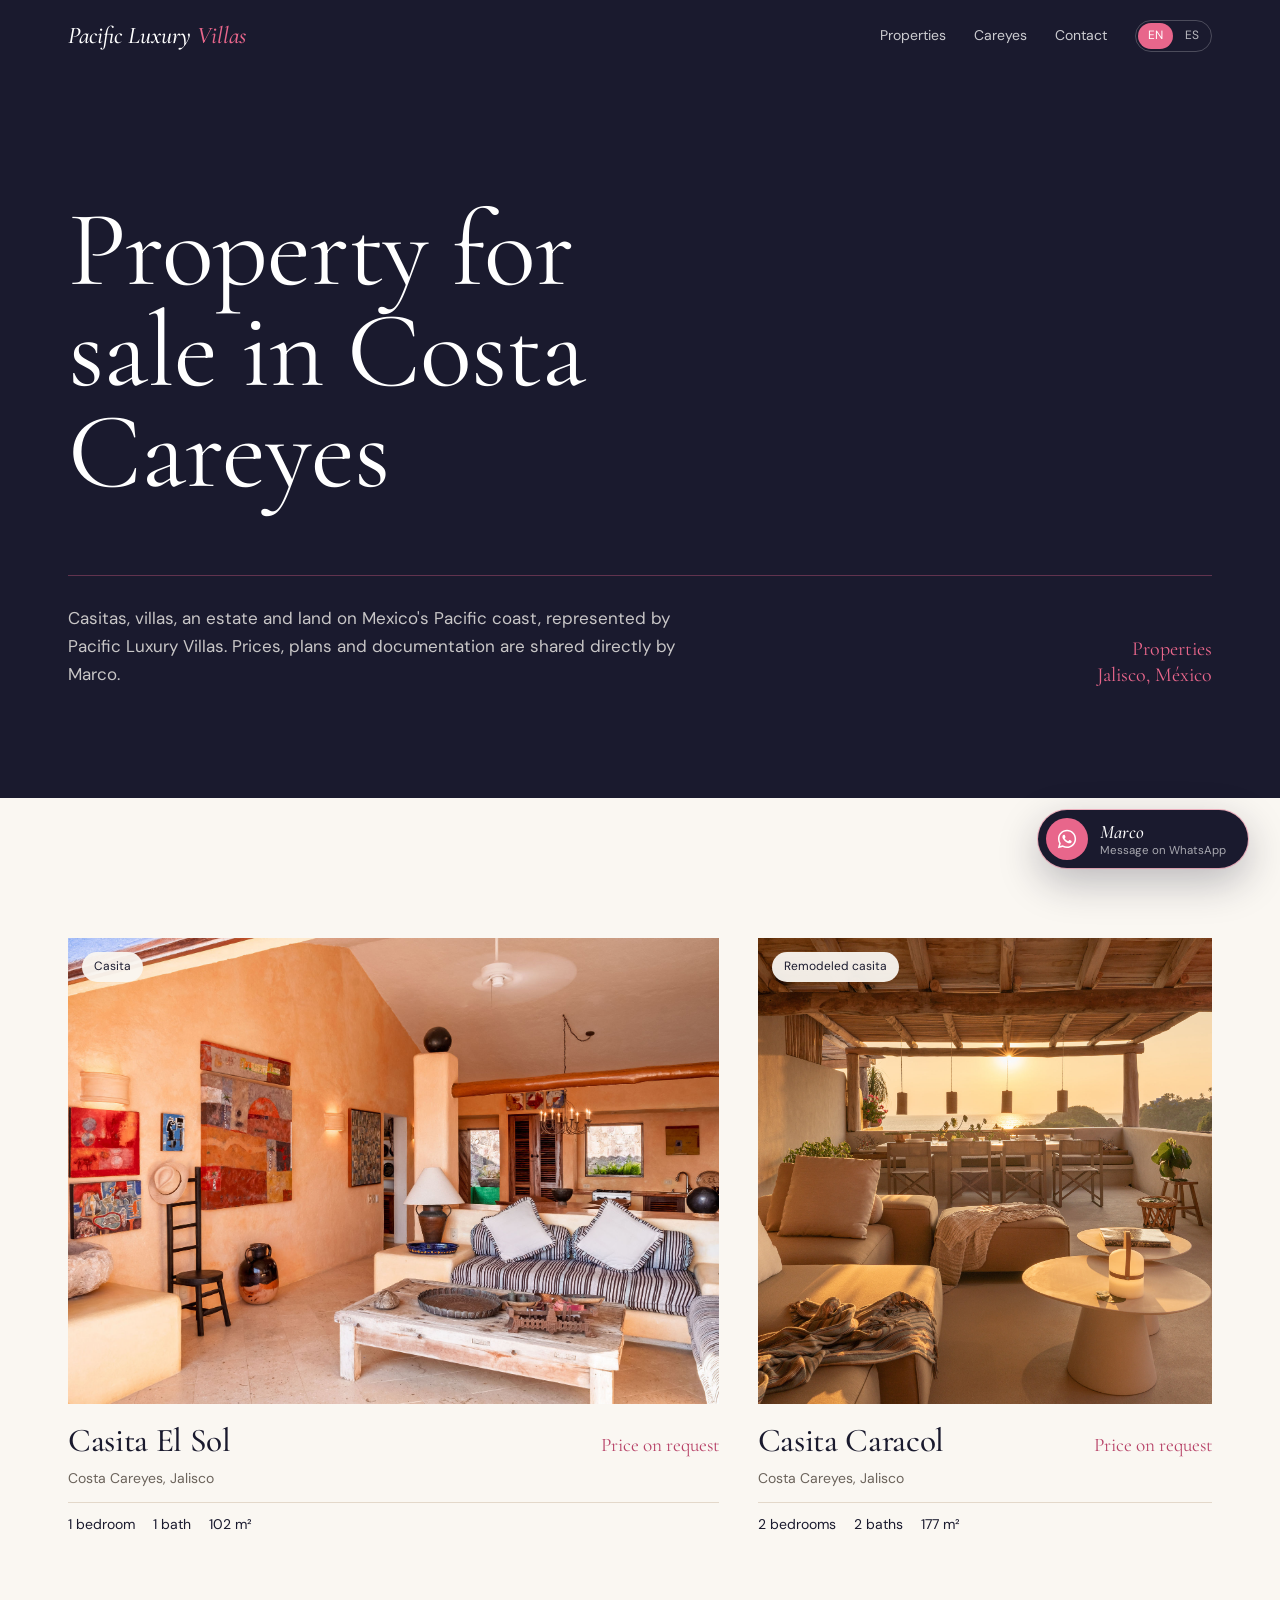
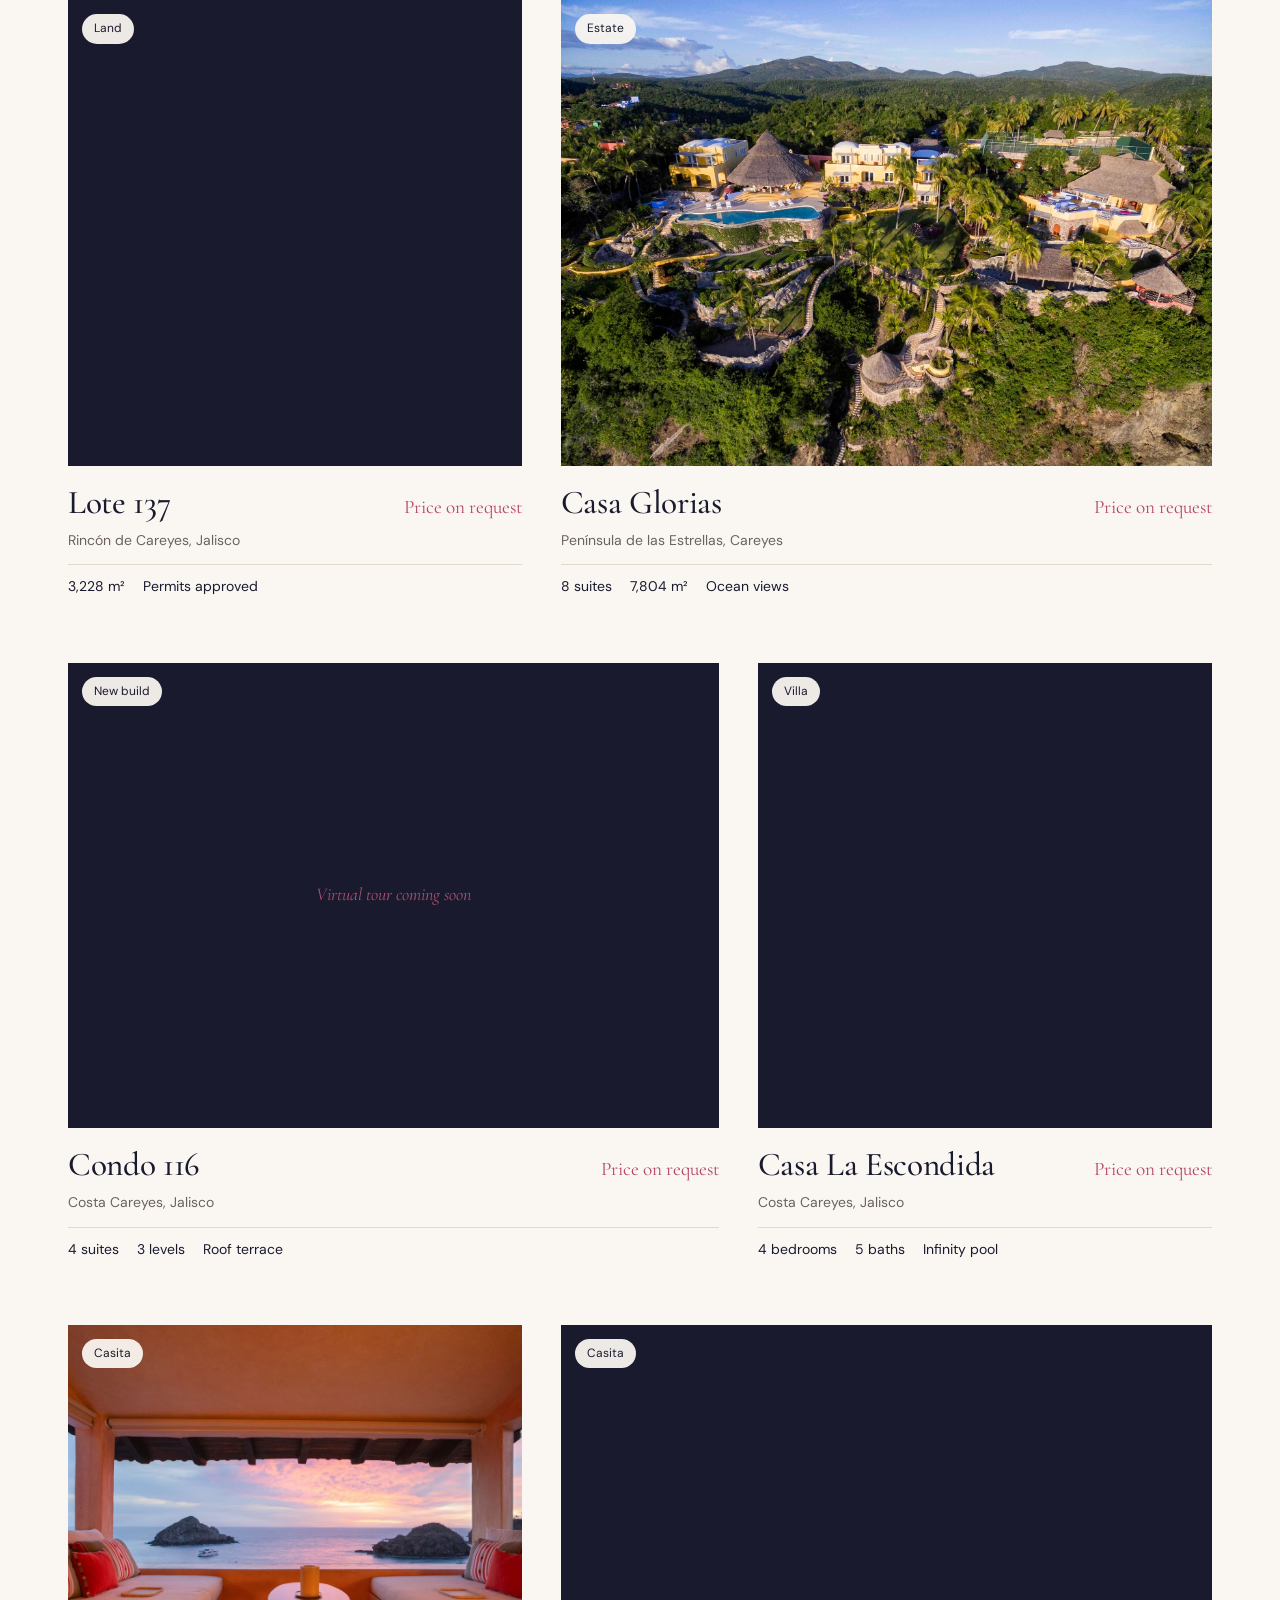
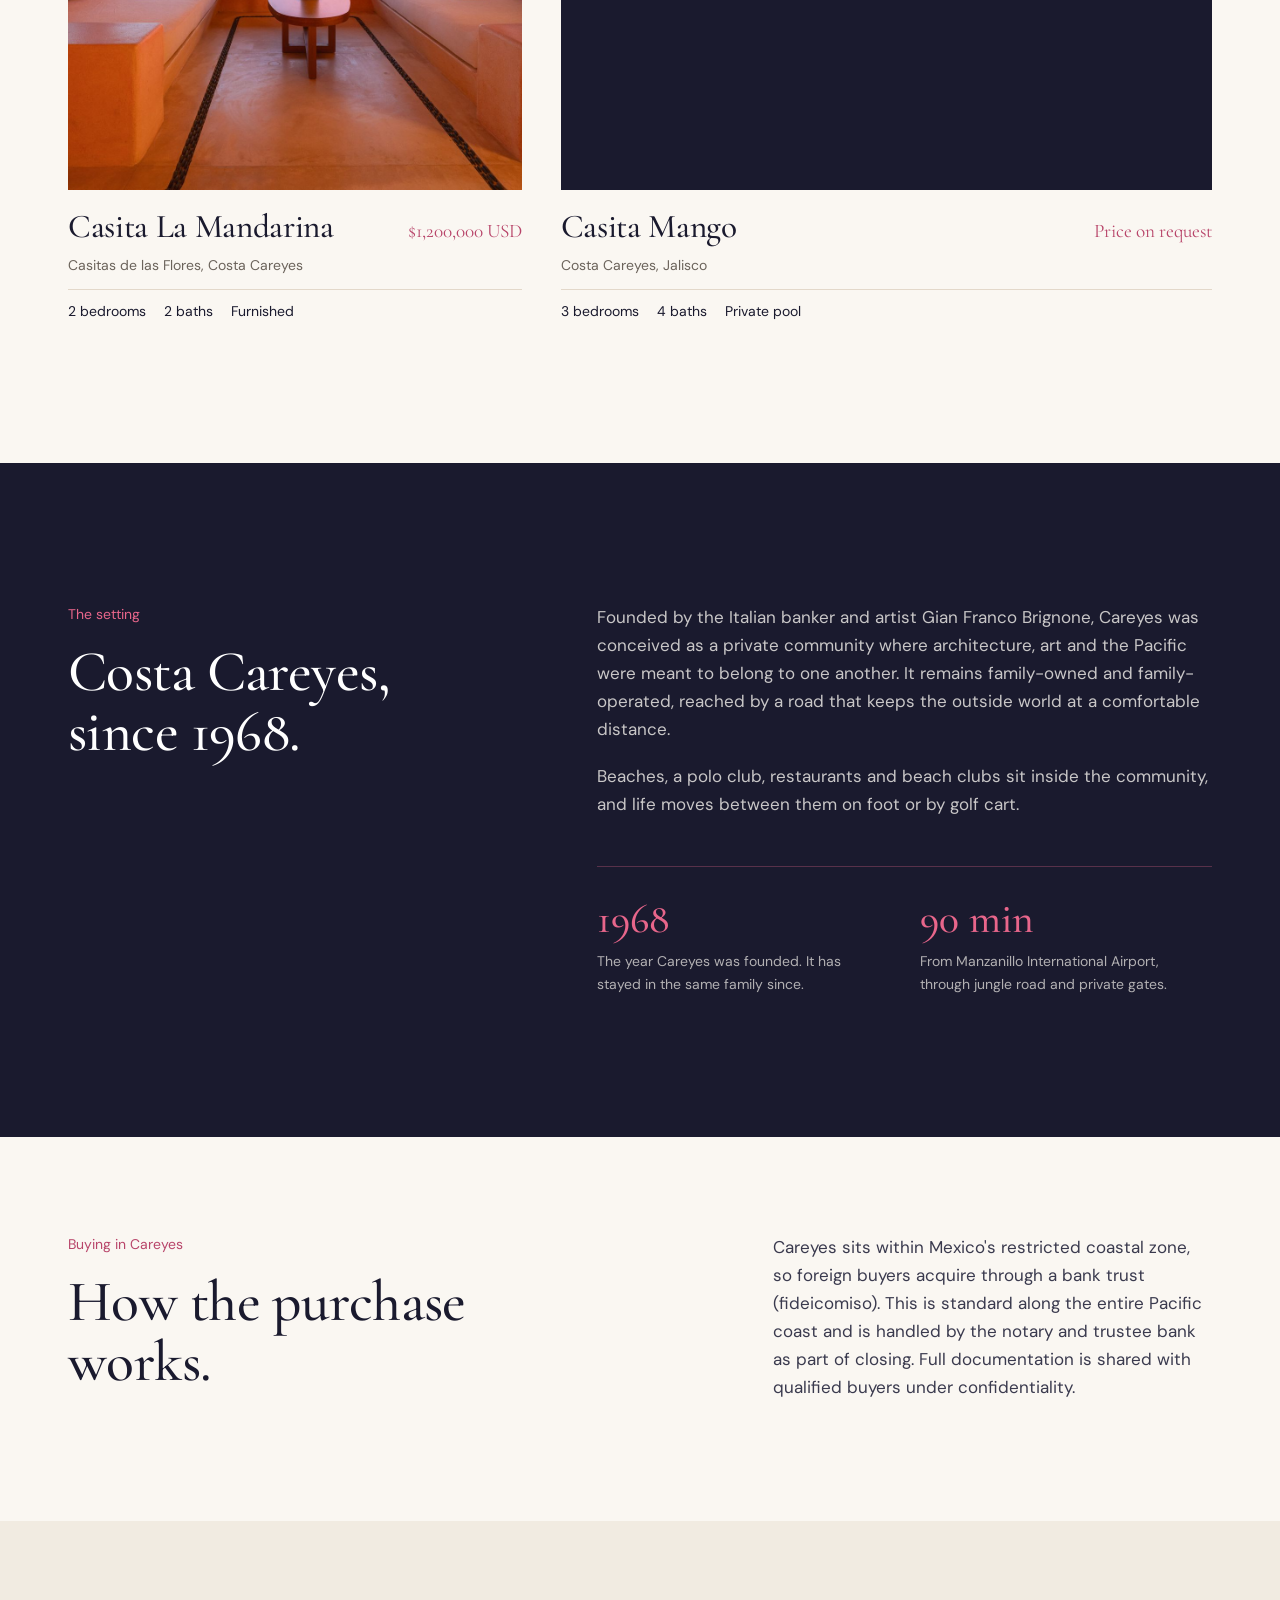
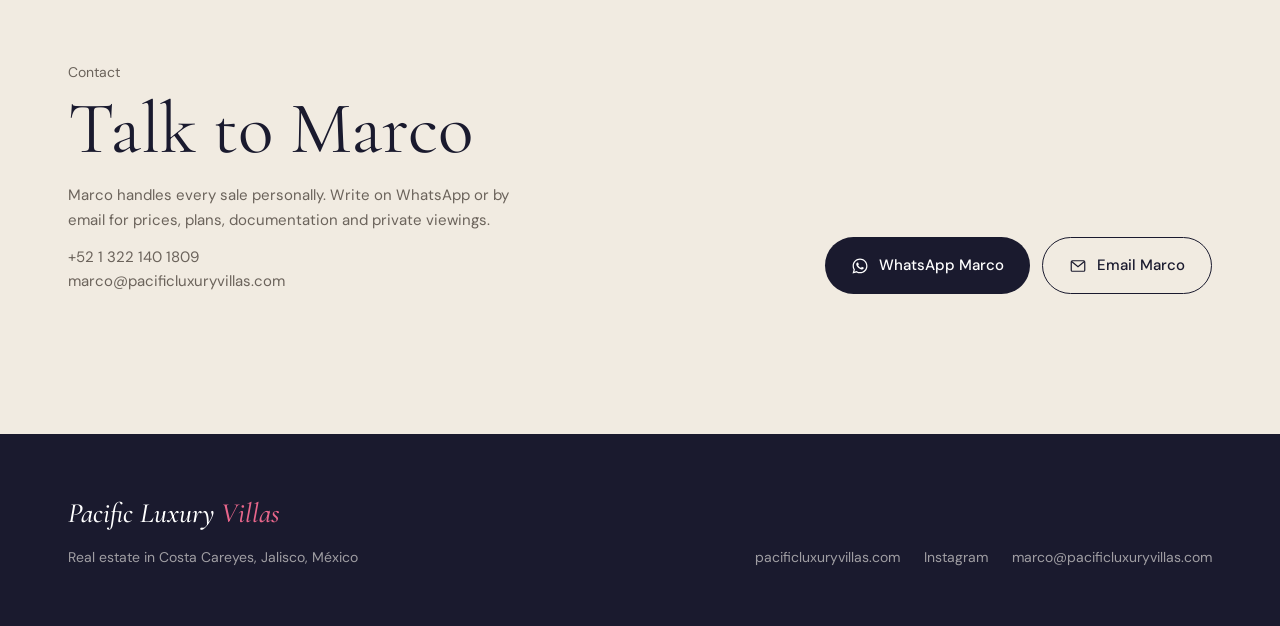
==== commit eb6a552e: "Update index.html" ====
--- a/index.html
+++ b/index.html
@@ -29,7 +29,7 @@
 <section class="ihero"><div class="wrap">
 <h1 data-en="Property for sale in Costa Careyes" data-es="Propiedades en venta en Costa Careyes">Property for sale in Costa Careyes</h1>
 <div class="ihero-foot"><p data-en="Casitas, villas, an estate and land on Mexico&#x27;s Pacific coast, represented by Pacific Luxury Villas. Prices, plans and documentation are shared directly by Marco." data-es="Casitas, villas, una gran residencia y terrenos en el Pacífico mexicano, representados por Pacific Luxury Villas. Precios, planos y documentación los comparte directamente Marco.">Casitas, villas, an estate and land on Mexico&#x27;s Pacific coast, represented by Pacific Luxury Villas. Prices, plans and documentation are shared directly by Marco.</p>
-<p class="count"><span data-en="8 properties" data-es="8 propiedades">8 properties</span><br><span data-en="Jalisco, México" data-es="Jalisco, México">Jalisco, México</span></p></div>
+<p class="count"><span data-en="Properties" data-es="Propiedades">Properties</span><br><span data-en="Jalisco, México" data-es="Jalisco, México">Jalisco, México</span></p></div>
 </div></section>
 <section class="sec" id="properties"><div class="wrap"><div class="catalog"><a class="card" href="el-sol/">
 <div class="card-img"><img src="images/elsol_1.jpg" alt="Casita El Sol" loading="lazy" decoding="async" onerror="this.style.visibility='hidden'"><span class="card-tag" data-en="Casita" data-es="Casita">Casita</span></div>
@@ -74,4 +74,4 @@
 <ul><li><a href="https://pacificluxuryvillas.com" target="_blank" rel="noopener">pacificluxuryvillas.com</a></li><li><a href="https://www.instagram.com/plvincareyes/" target="_blank" rel="noopener">Instagram</a></li><li><a href="mailto:marco@pacificluxuryvillas.com" data-mail="">marco@pacificluxuryvillas.com</a></li></ul>
 </div></footer>
 <script src="assets/plv.js"></script>
-</body></html>+</body></html>
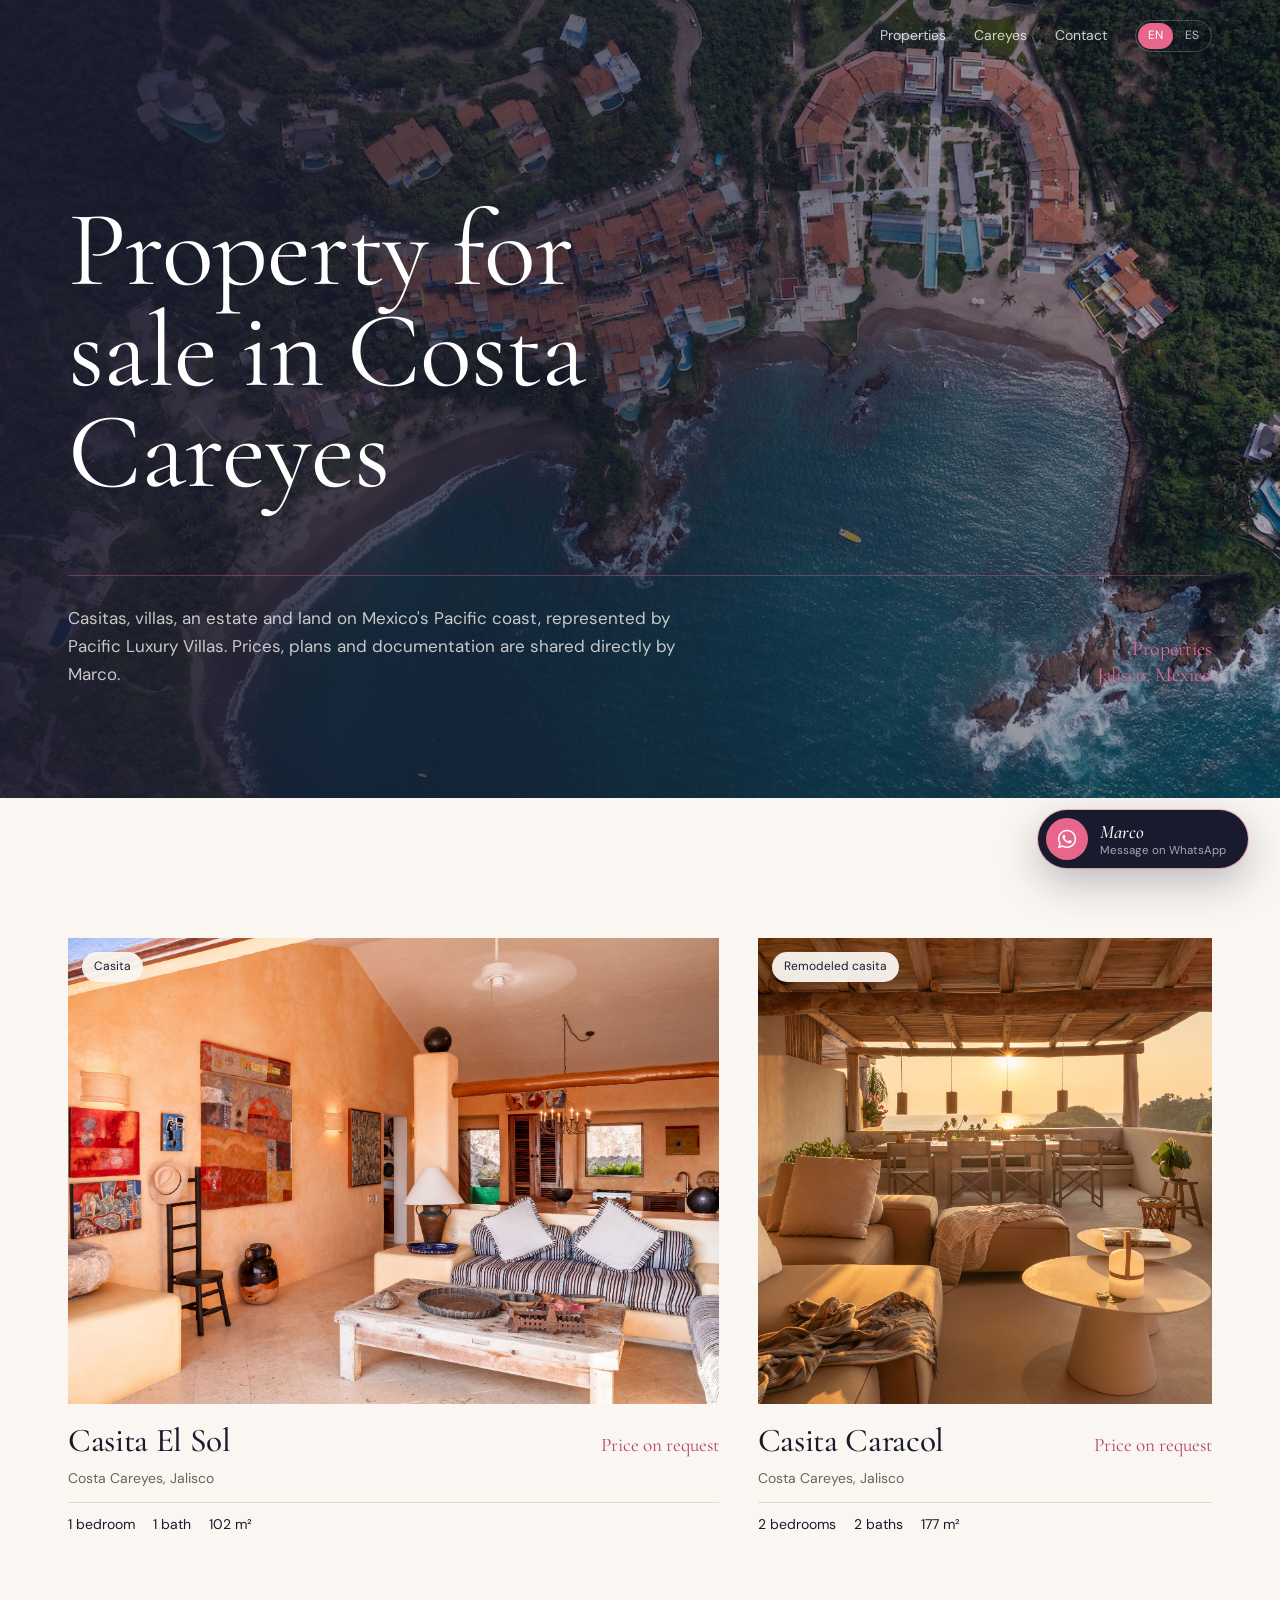
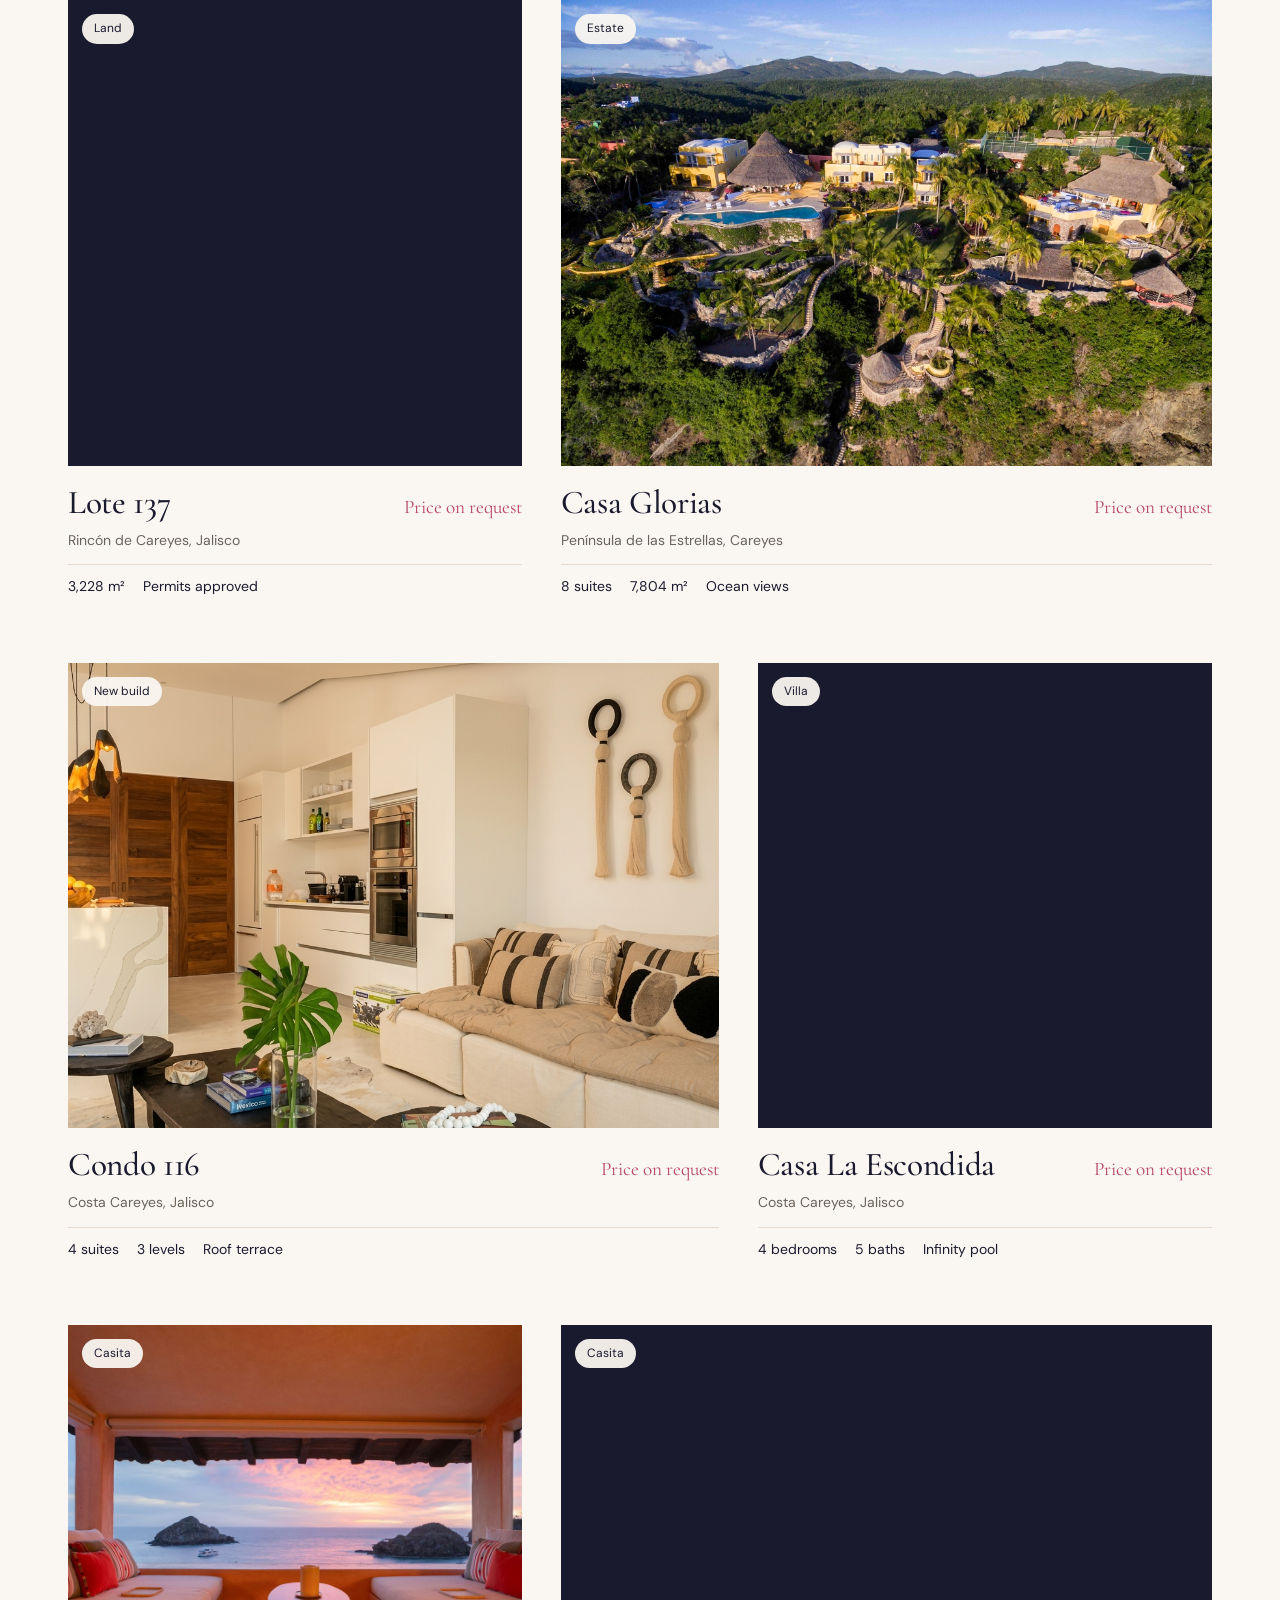
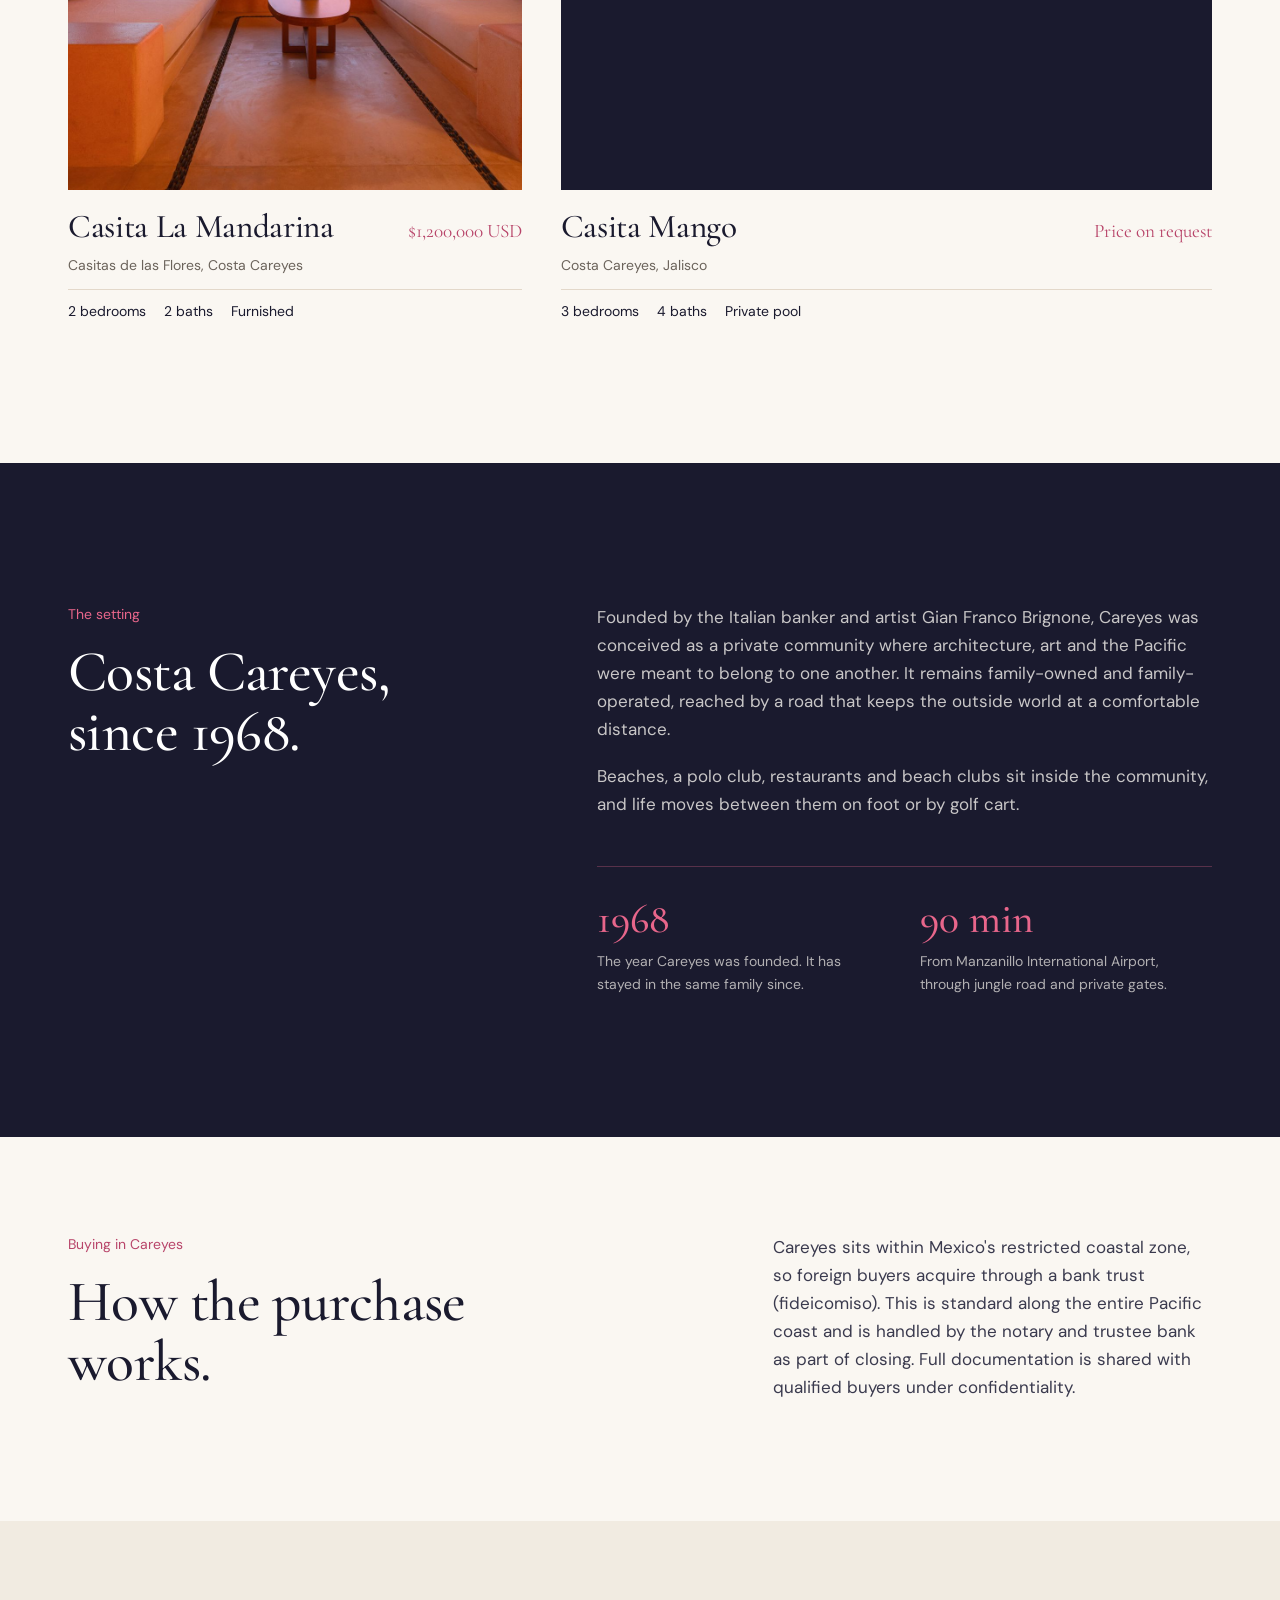
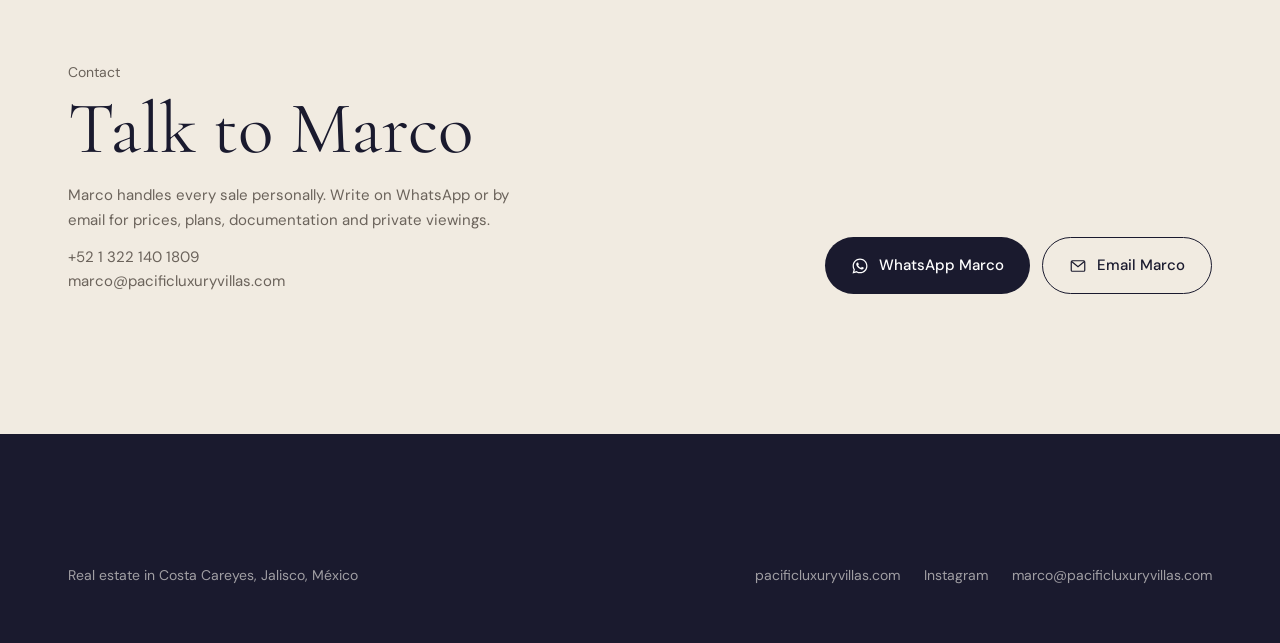
==== commit 605cc140: "Update index.html" ====
--- a/index.html
+++ b/index.html
@@ -17,6 +17,7 @@
 <link rel="preconnect" href="https://fonts.googleapis.com">
 <link rel="preconnect" href="https://fonts.gstatic.com" crossorigin>
 <link href="https://fonts.googleapis.com/css2?family=Cormorant+Garamond:ital,wght@0,400;0,500;0,600;1,400;1,500&family=DM+Sans:opsz,wght@9..40,400;9..40,500&display=swap" rel="stylesheet">
+<link rel="preload" as="image" href="images/cover-index.jpg" fetchpriority="high">
 <link rel="stylesheet" href="assets/plv.css">
 </head>
 <body>
--- a/assets/plv.css
+++ b/assets/plv.css
@@ -195,3 +195,38 @@
 @media(max-width:640px){.wa-float{padding:8px}.wa-float .txt{display:none}.wa-float .ico{width:48px;height:48px}}
 @media(prefers-reduced-motion:no-preference){.wa-float{animation:rise .8s cubic-bezier(.2,.7,.2,1) both 1.2s}}
 @media(prefers-reduced-motion:reduce){*{animation:none!important;transition:none!important}html{scroll-behavior:auto}}
+
+/* ===== HERO DEL CATÁLOGO CON FOTO ===== */
+.ihero{
+  background:
+    linear-gradient(90deg,rgba(26,26,46,.92) 0%,rgba(26,26,46,.65) 50%,rgba(26,26,46,.3) 100%),
+    url("../images/cover-index.jpg") center/cover no-repeat,
+    var(--navy);
+}
+@media(max-width:760px){
+  .ihero{
+    background:
+      linear-gradient(180deg,rgba(26,26,46,.6) 0%,rgba(26,26,46,.9) 100%),
+      url("../images/cover-index.jpg") center/cover no-repeat,
+      var(--navy);
+  }
+}
+
+/* ===== PORTADA DEL CONDO 116 EN LAS TARJETAS ===== */
+.card[href*="condo-116/"] .card-img{
+  background:url("../images/portada-condo.jpg") center/cover no-repeat,var(--navy);
+}
+.card[href*="condo-116/"] .card-img video,
+.card[href*="condo-116/"] .card-img .hero-ph{display:none}
+
+/* ===== LOGO ORIGINAL PLV ===== */
+.mark,.foot .mark{
+  display:block;width:170px;height:48px;
+  font-size:0;color:transparent;
+  background:url("https://pacificluxuryvillas.com/wp-content/uploads/2024/11/Logo-PLV.png") left center/contain no-repeat;
+}
+.foot .mark{width:210px;height:64px}
+@media(max-width:760px){.nav .mark{width:130px;height:40px}}
+
+/* Si el logo es oscuro y no se ve sobre el azul, quita los comentarios de la siguiente línea: */
+/* .mark{filter:brightness(0) invert(1)} */
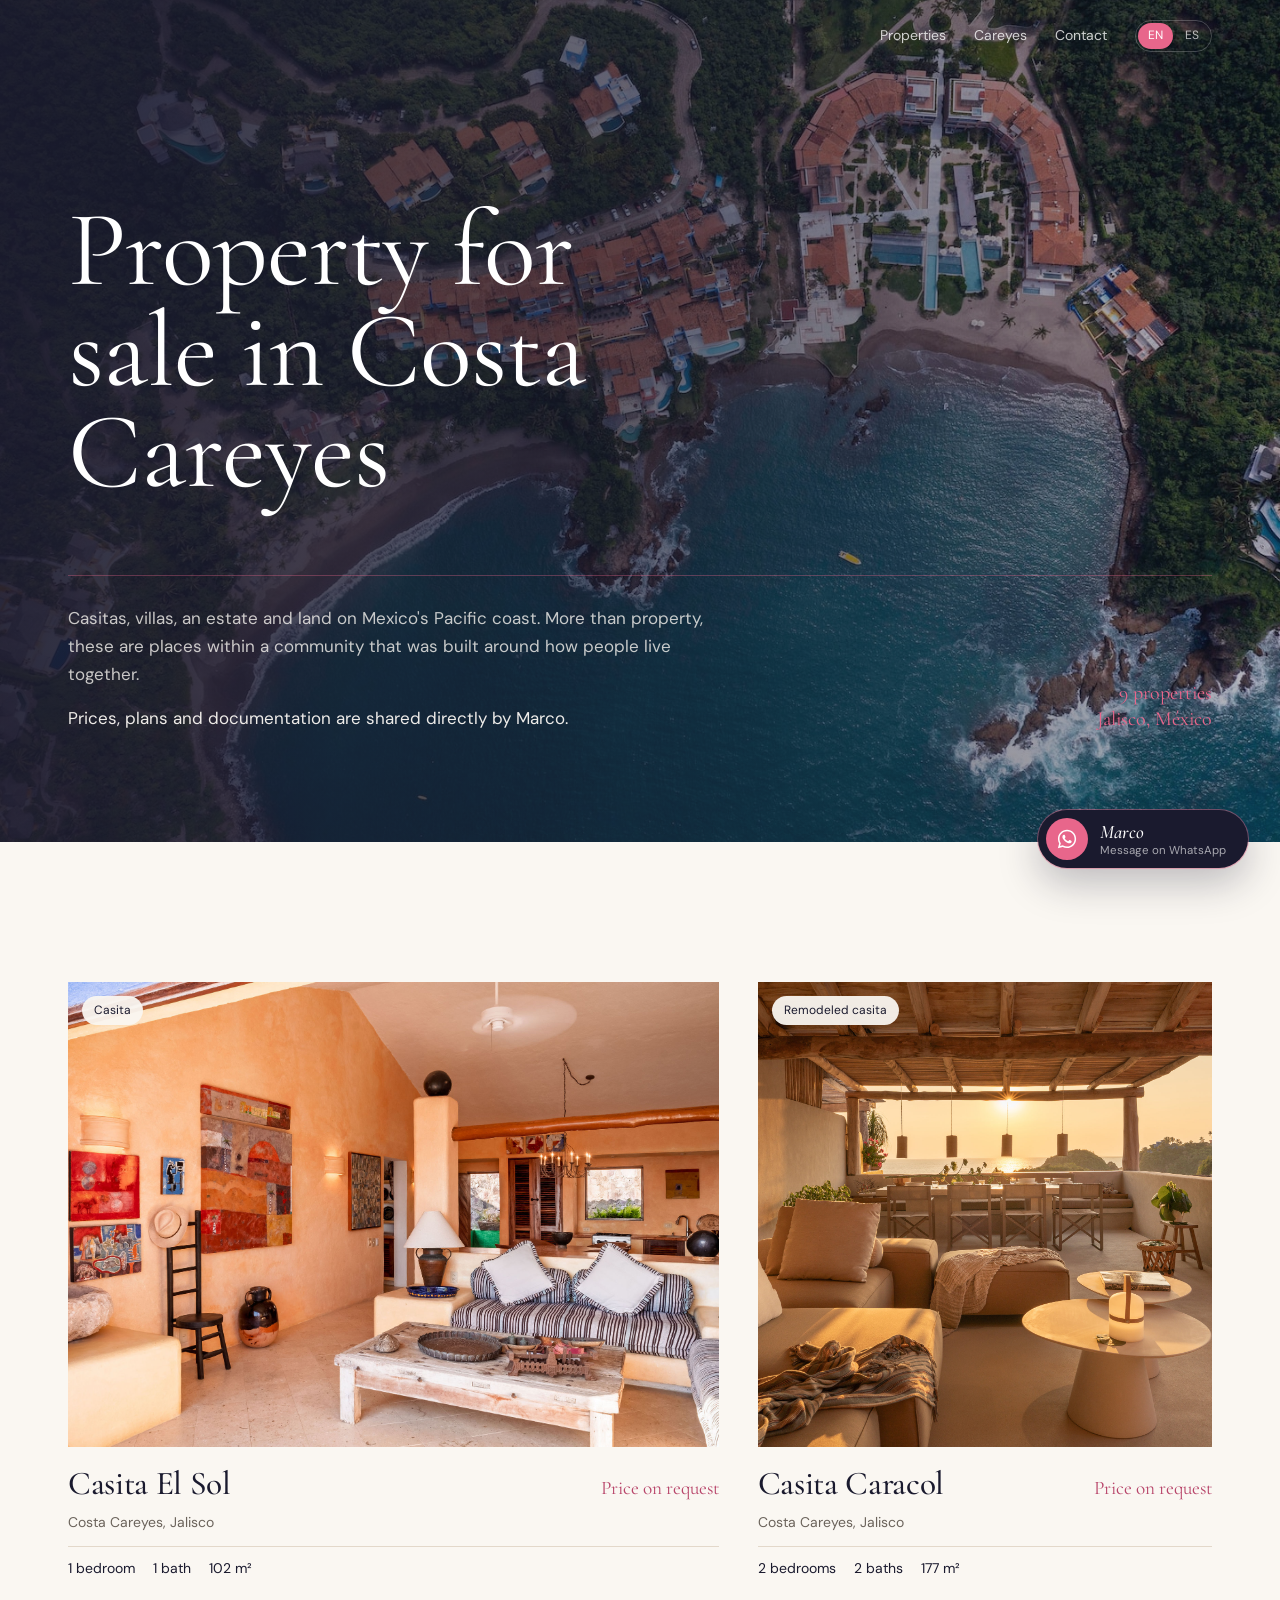
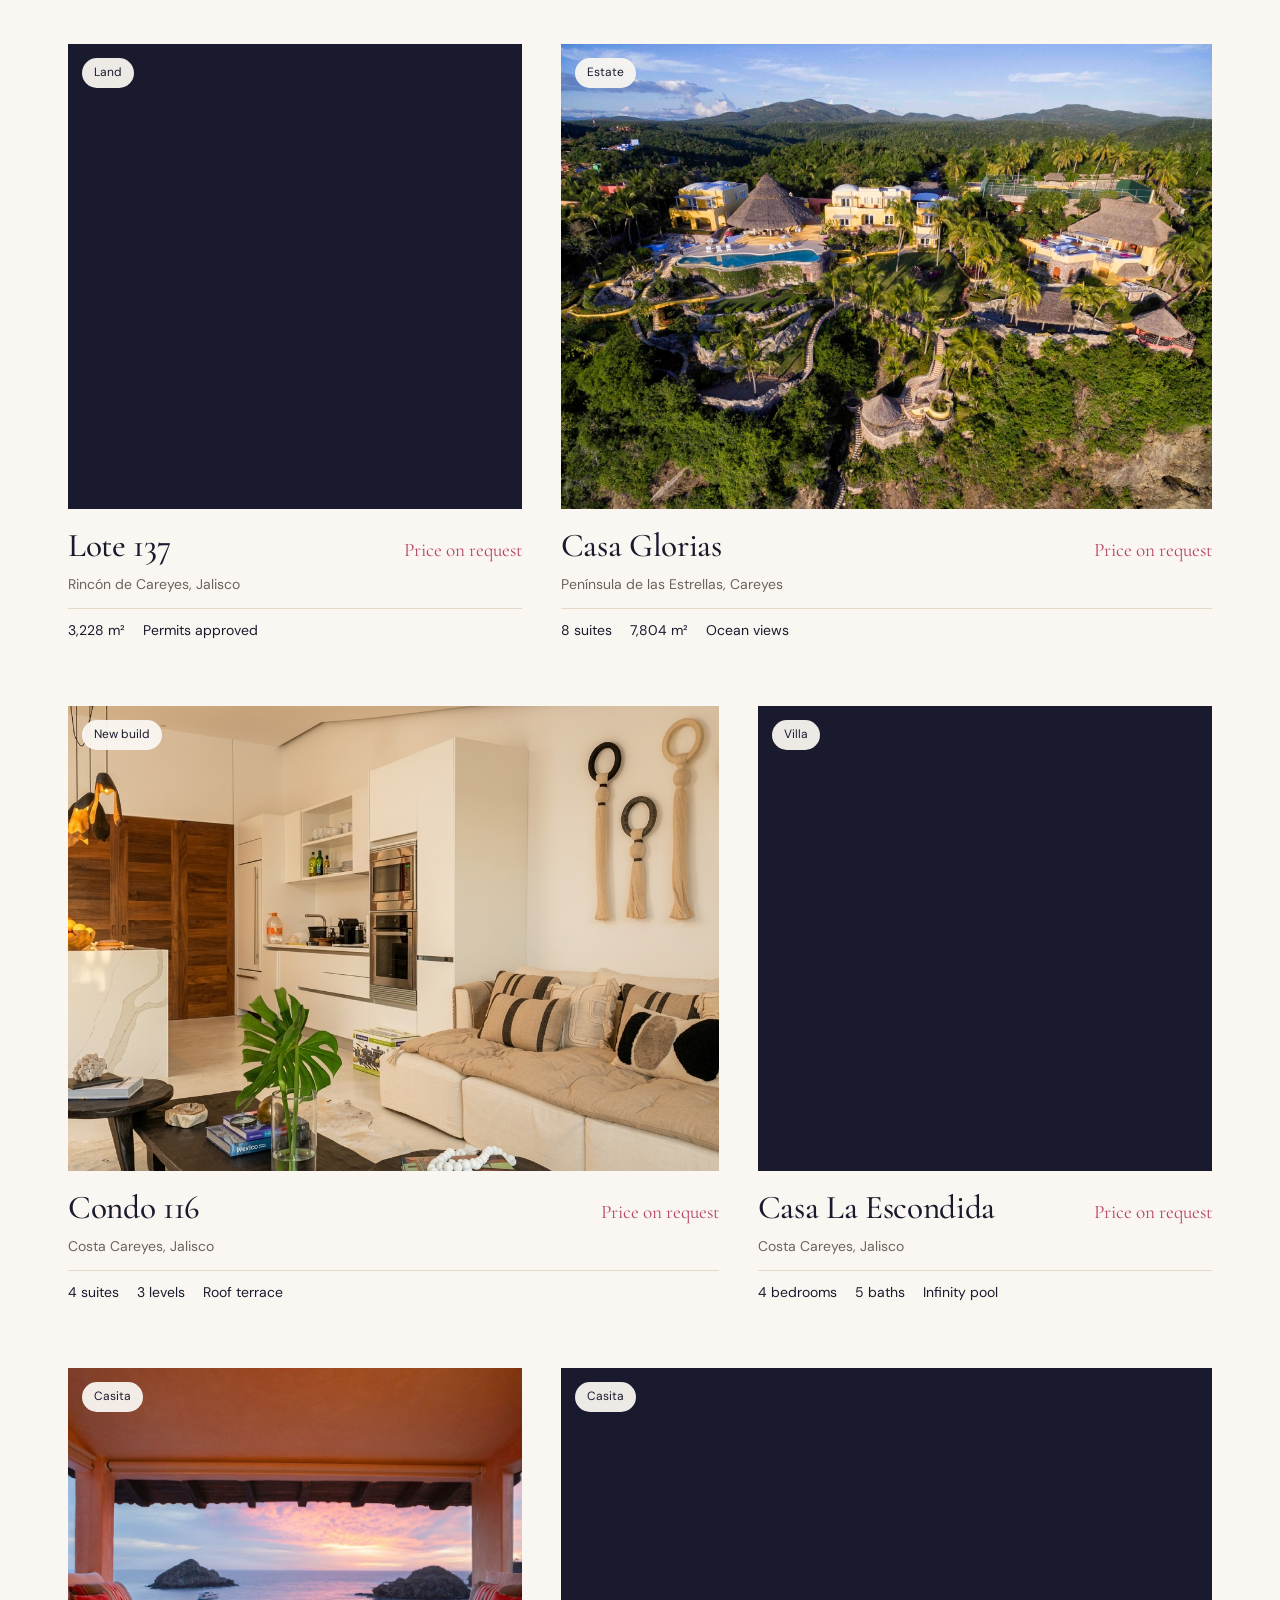
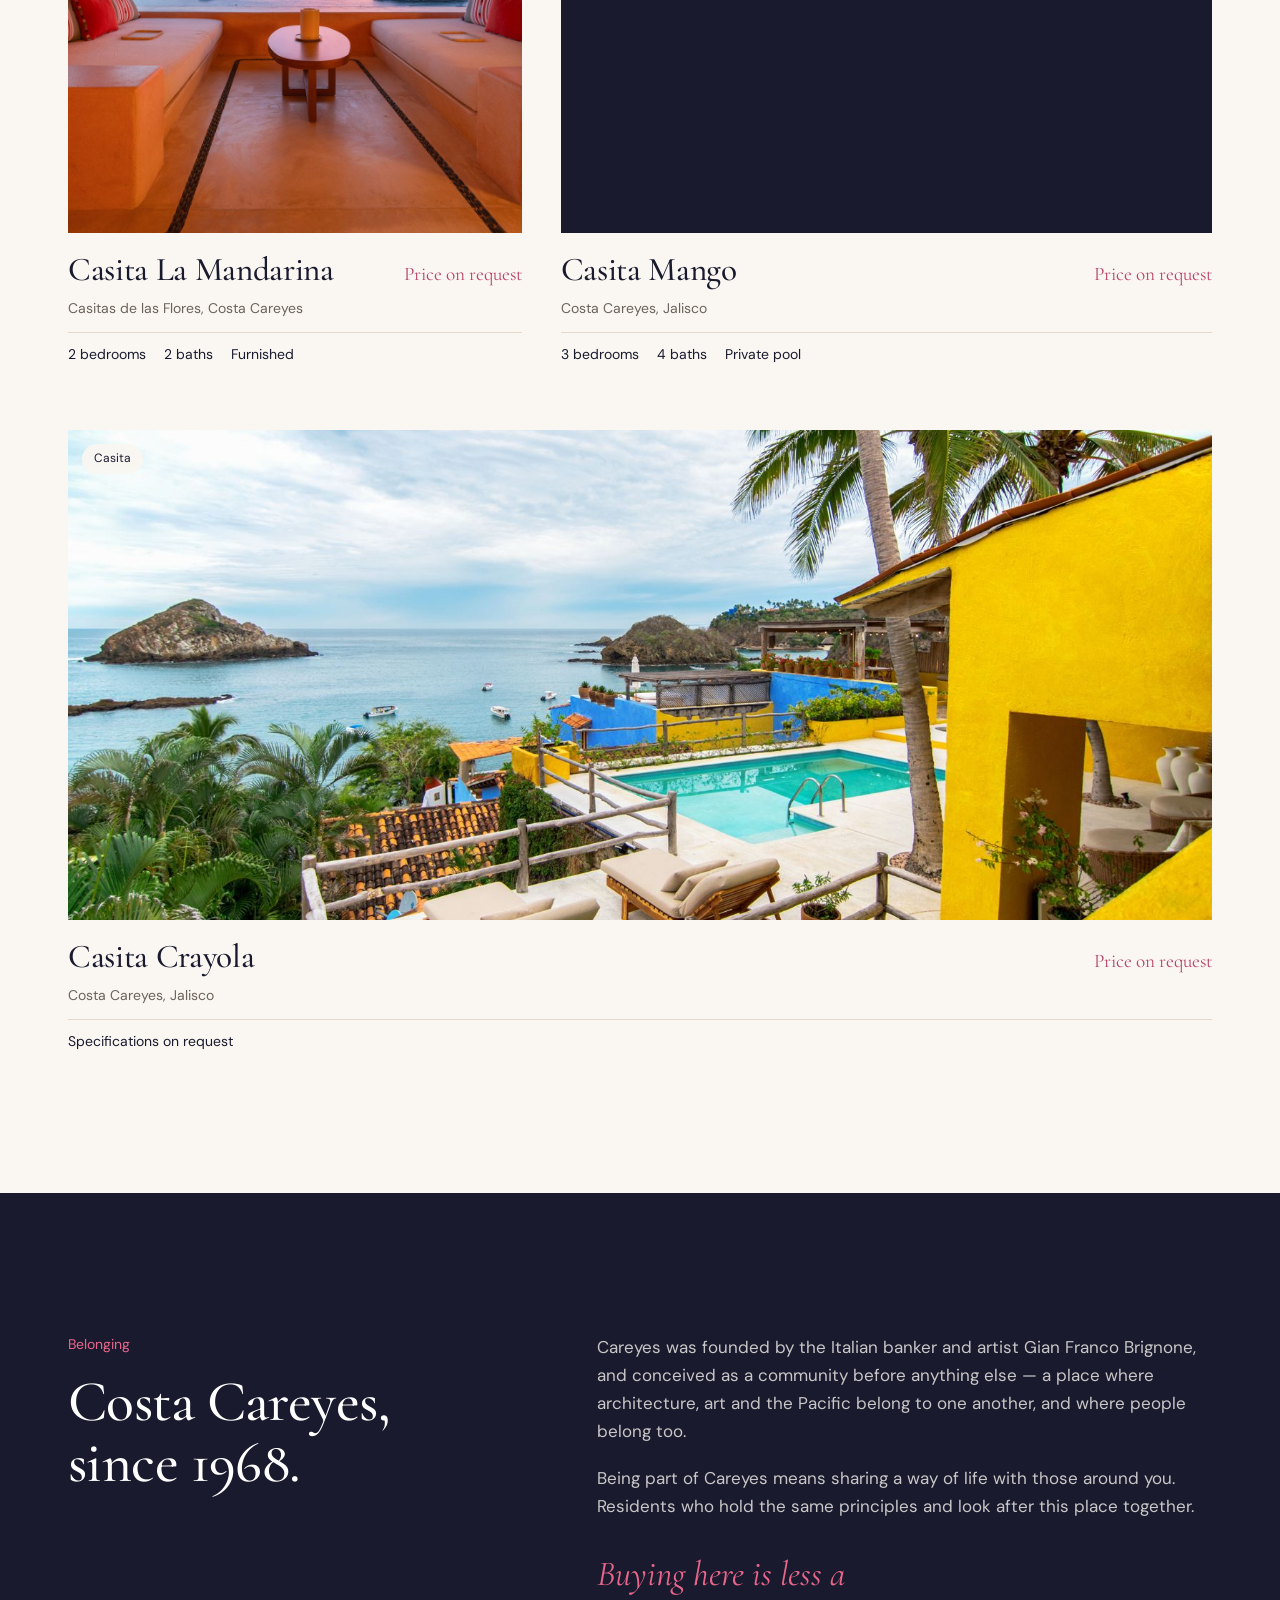
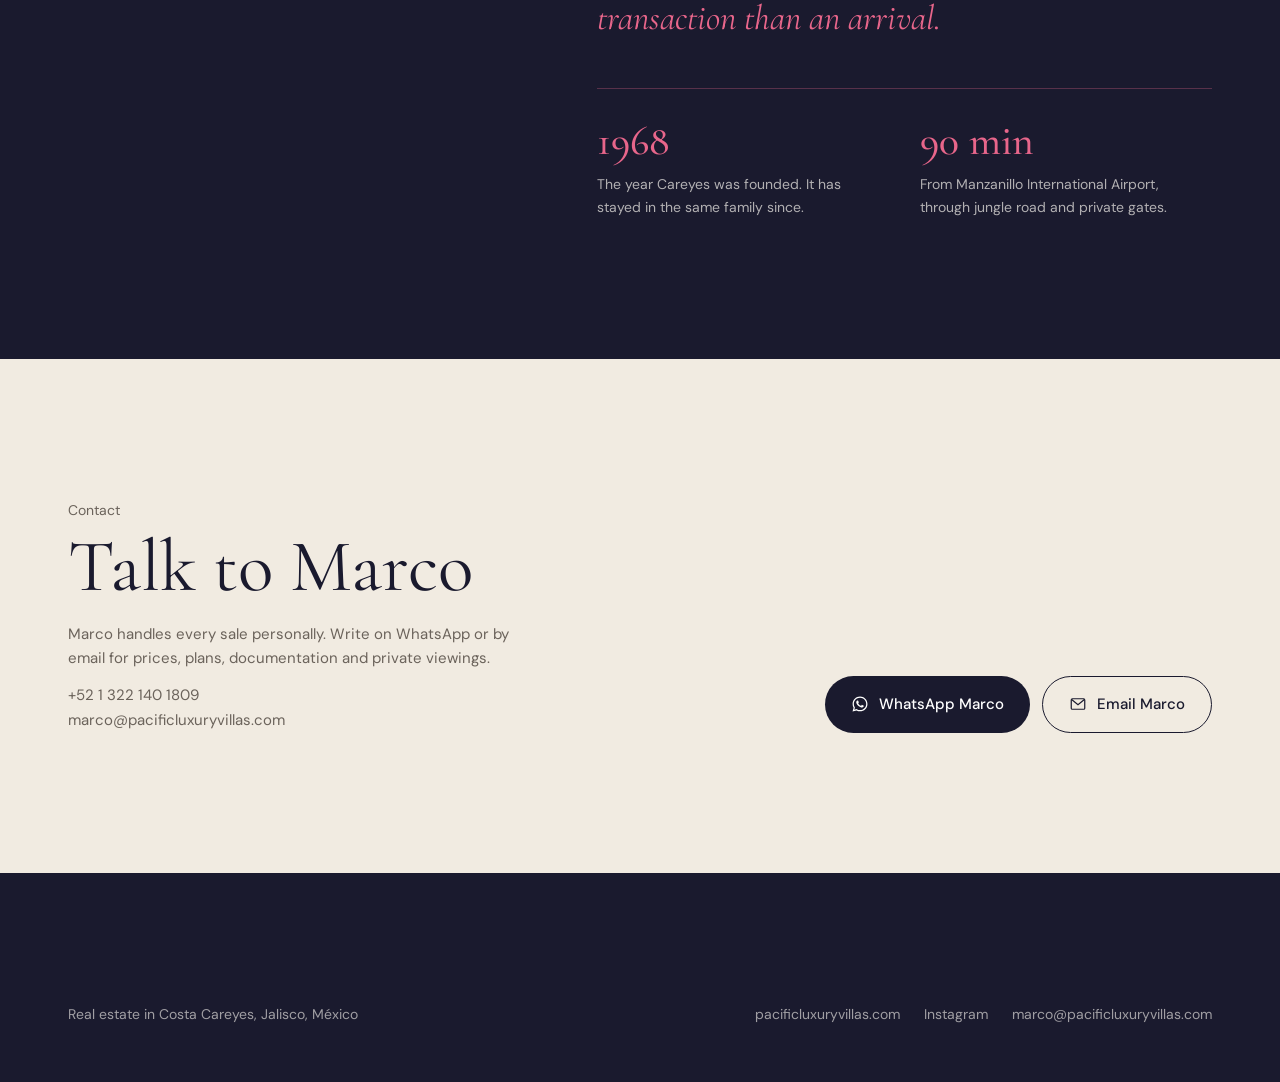
==== commit 4a75c815: "v2: Casita Crayola, sin precios, narrativa de comunidad" ====
--- a/index.html
+++ b/index.html
@@ -29,39 +29,41 @@
 <main>
 <section class="ihero"><div class="wrap">
 <h1 data-en="Property for sale in Costa Careyes" data-es="Propiedades en venta en Costa Careyes">Property for sale in Costa Careyes</h1>
-<div class="ihero-foot"><p data-en="Casitas, villas, an estate and land on Mexico&#x27;s Pacific coast, represented by Pacific Luxury Villas. Prices, plans and documentation are shared directly by Marco." data-es="Casitas, villas, una gran residencia y terrenos en el Pacífico mexicano, representados por Pacific Luxury Villas. Precios, planos y documentación los comparte directamente Marco.">Casitas, villas, an estate and land on Mexico&#x27;s Pacific coast, represented by Pacific Luxury Villas. Prices, plans and documentation are shared directly by Marco.</p>
-<p class="count"><span data-en="Properties" data-es="Propiedades">Properties</span><br><span data-en="Jalisco, México" data-es="Jalisco, México">Jalisco, México</span></p></div>
+<div class="ihero-foot"><div class="ihero-copy"><p data-en="Casitas, villas, an estate and land on Mexico&#x27;s Pacific coast. More than property, these are places within a community that was built around how people live together." data-es="Casitas, villas, una gran residencia y terrenos en el Pacífico mexicano. Más que propiedades, son lugares dentro de una comunidad construida alrededor de cómo convive la gente.">Casitas, villas, an estate and land on Mexico&#x27;s Pacific coast. More than property, these are places within a community that was built around how people live together.</p><p data-en="Prices, plans and documentation are shared directly by Marco." data-es="Precios, planos y documentación los comparte directamente Marco.">Prices, plans and documentation are shared directly by Marco.</p></div>
+<p class="count"><span data-en="9 properties" data-es="9 propiedades">9 properties</span><br><span data-en="Jalisco, México" data-es="Jalisco, México">Jalisco, México</span></p></div>
 </div></section>
 <section class="sec" id="properties"><div class="wrap"><div class="catalog"><a class="card" href="el-sol/">
 <div class="card-img"><img src="images/elsol_1.jpg" alt="Casita El Sol" loading="lazy" decoding="async" onerror="this.style.visibility='hidden'"><span class="card-tag" data-en="Casita" data-es="Casita">Casita</span></div>
-<div class="card-body"><h3>Casita El Sol</h3><span class="cprice"><span data-en="Price on request" data-es="Precio bajo consulta">Price on request</span></span><span class="cloc" data-en="Costa Careyes, Jalisco" data-es="Costa Careyes, Jalisco">Costa Careyes, Jalisco</span><div class="cmeta"><span data-en="1 bedroom" data-es="1 recámara">1 bedroom</span><span data-en="1 bath" data-es="1 baño">1 bath</span><span data-en="102 m²" data-es="102 m²">102 m²</span></div></div>
+<div class="card-body"><h3>Casita El Sol</h3><span class="cprice"><span data-en="Price on request" data-es="Precio a solicitud">Price on request</span></span><span class="cloc" data-en="Costa Careyes, Jalisco" data-es="Costa Careyes, Jalisco">Costa Careyes, Jalisco</span><div class="cmeta"><span data-en="1 bedroom" data-es="1 recámara">1 bedroom</span><span data-en="1 bath" data-es="1 baño">1 bath</span><span data-en="102 m²" data-es="102 m²">102 m²</span></div></div>
 </a><a class="card" href="caracol/">
 <div class="card-img"><img src="images/Caracol_1.JPG" alt="Casita Caracol" loading="lazy" decoding="async" onerror="this.style.visibility='hidden'"><span class="card-tag" data-en="Remodeled casita" data-es="Casita remodelada">Remodeled casita</span></div>
-<div class="card-body"><h3>Casita Caracol</h3><span class="cprice"><span data-en="Price on request" data-es="Precio bajo consulta">Price on request</span></span><span class="cloc" data-en="Costa Careyes, Jalisco" data-es="Costa Careyes, Jalisco">Costa Careyes, Jalisco</span><div class="cmeta"><span data-en="2 bedrooms" data-es="2 recámaras">2 bedrooms</span><span data-en="2 baths" data-es="2 baños">2 baths</span><span data-en="177 m²" data-es="177 m²">177 m²</span></div></div>
+<div class="card-body"><h3>Casita Caracol</h3><span class="cprice"><span data-en="Price on request" data-es="Precio a solicitud">Price on request</span></span><span class="cloc" data-en="Costa Careyes, Jalisco" data-es="Costa Careyes, Jalisco">Costa Careyes, Jalisco</span><div class="cmeta"><span data-en="2 bedrooms" data-es="2 recámaras">2 bedrooms</span><span data-en="2 baths" data-es="2 baños">2 baths</span><span data-en="177 m²" data-es="177 m²">177 m²</span></div></div>
 </a><a class="card" href="lote-137/">
 <div class="card-img"><img src="images/lote137_1.png" alt="Lote 137" loading="lazy" decoding="async" onerror="this.style.visibility='hidden'"><span class="card-tag" data-en="Land" data-es="Terreno">Land</span></div>
-<div class="card-body"><h3>Lote 137</h3><span class="cprice"><span data-en="Price on request" data-es="Precio bajo consulta">Price on request</span></span><span class="cloc" data-en="Rincón de Careyes, Jalisco" data-es="Rincón de Careyes, Jalisco">Rincón de Careyes, Jalisco</span><div class="cmeta"><span data-en="3,228 m²" data-es="3,228 m²">3,228 m²</span><span data-en="Permits approved" data-es="Permisos aprobados">Permits approved</span></div></div>
+<div class="card-body"><h3>Lote 137</h3><span class="cprice"><span data-en="Price on request" data-es="Precio a solicitud">Price on request</span></span><span class="cloc" data-en="Rincón de Careyes, Jalisco" data-es="Rincón de Careyes, Jalisco">Rincón de Careyes, Jalisco</span><div class="cmeta"><span data-en="3,228 m²" data-es="3,228 m²">3,228 m²</span><span data-en="Permits approved" data-es="Permisos aprobados">Permits approved</span></div></div>
 </a><a class="card" href="casa-glorias/">
 <div class="card-img"><img src="images/LasGlorias_1.JPG" alt="Casa Glorias" loading="lazy" decoding="async" onerror="this.style.visibility='hidden'"><span class="card-tag" data-en="Estate" data-es="Residencia">Estate</span></div>
-<div class="card-body"><h3>Casa Glorias</h3><span class="cprice"><span data-en="Price on request" data-es="Precio bajo consulta">Price on request</span></span><span class="cloc" data-en="Península de las Estrellas, Careyes" data-es="Península de las Estrellas, Careyes">Península de las Estrellas, Careyes</span><div class="cmeta"><span data-en="8 suites" data-es="8 suites">8 suites</span><span data-en="7,804 m²" data-es="7,804 m²">7,804 m²</span><span data-en="Ocean views" data-es="Vista al mar">Ocean views</span></div></div>
+<div class="card-body"><h3>Casa Glorias</h3><span class="cprice"><span data-en="Price on request" data-es="Precio a solicitud">Price on request</span></span><span class="cloc" data-en="Península de las Estrellas, Careyes" data-es="Península de las Estrellas, Careyes">Península de las Estrellas, Careyes</span><div class="cmeta"><span data-en="8 suites" data-es="8 suites">8 suites</span><span data-en="7,804 m²" data-es="7,804 m²">7,804 m²</span><span data-en="Ocean views" data-es="Vista al mar">Ocean views</span></div></div>
 </a><a class="card" href="condo-116/">
 <div class="card-img"><div class="hero-ph"><span data-en="Virtual tour coming soon" data-es="Recorrido virtual próximamente">Virtual tour coming soon</span></div><video src="images/video-condo-116.mp4" autoplay muted loop playsinline preload="metadata" aria-label="Condo 116"></video><span class="card-tag" data-en="New build" data-es="Obra nueva">New build</span></div>
-<div class="card-body"><h3>Condo 116</h3><span class="cprice"><span data-en="Price on request" data-es="Precio bajo consulta">Price on request</span></span><span class="cloc" data-en="Costa Careyes, Jalisco" data-es="Costa Careyes, Jalisco">Costa Careyes, Jalisco</span><div class="cmeta"><span data-en="4 suites" data-es="4 suites">4 suites</span><span data-en="3 levels" data-es="3 niveles">3 levels</span><span data-en="Roof terrace" data-es="Roof terrace">Roof terrace</span></div></div>
+<div class="card-body"><h3>Condo 116</h3><span class="cprice"><span data-en="Price on request" data-es="Precio a solicitud">Price on request</span></span><span class="cloc" data-en="Costa Careyes, Jalisco" data-es="Costa Careyes, Jalisco">Costa Careyes, Jalisco</span><div class="cmeta"><span data-en="4 suites" data-es="4 suites">4 suites</span><span data-en="3 levels" data-es="3 niveles">3 levels</span><span data-en="Roof terrace" data-es="Roof terrace">Roof terrace</span></div></div>
 </a><a class="card" href="casa-la-escondida/">
 <div class="card-img"><img src="https://pacificluxuryvillas.com/wp-content/uploads/2024/12/635b7f73c1435e4f77d6a17d_8-in-residence-by-pieter-brundyn-mexico-casa-la-escondida.jpg" alt="Casa La Escondida" loading="lazy" decoding="async" onerror="this.style.visibility='hidden'"><span class="card-tag" data-en="Villa" data-es="Villa">Villa</span></div>
-<div class="card-body"><h3>Casa La Escondida</h3><span class="cprice"><span data-en="Price on request" data-es="Precio bajo consulta">Price on request</span></span><span class="cloc" data-en="Costa Careyes, Jalisco" data-es="Costa Careyes, Jalisco">Costa Careyes, Jalisco</span><div class="cmeta"><span data-en="4 bedrooms" data-es="4 recámaras">4 bedrooms</span><span data-en="5 baths" data-es="5 baños">5 baths</span><span data-en="Infinity pool" data-es="Alberca infinita">Infinity pool</span></div></div>
+<div class="card-body"><h3>Casa La Escondida</h3><span class="cprice"><span data-en="Price on request" data-es="Precio a solicitud">Price on request</span></span><span class="cloc" data-en="Costa Careyes, Jalisco" data-es="Costa Careyes, Jalisco">Costa Careyes, Jalisco</span><div class="cmeta"><span data-en="4 bedrooms" data-es="4 recámaras">4 bedrooms</span><span data-en="5 baths" data-es="5 baños">5 baths</span><span data-en="Infinity pool" data-es="Alberca infinita">Infinity pool</span></div></div>
 </a><a class="card" href="casita-mandarina/">
 <div class="card-img"><img src="images/01-terrace-sunset.jpg" alt="Casita La Mandarina" loading="lazy" decoding="async" onerror="this.style.visibility='hidden'"><span class="card-tag" data-en="Casita" data-es="Casita">Casita</span></div>
-<div class="card-body"><h3>Casita La Mandarina</h3><span class="cprice">$1,200,000 USD</span><span class="cloc" data-en="Casitas de las Flores, Costa Careyes" data-es="Casitas de las Flores, Costa Careyes">Casitas de las Flores, Costa Careyes</span><div class="cmeta"><span data-en="2 bedrooms" data-es="2 recámaras">2 bedrooms</span><span data-en="2 baths" data-es="2 baños">2 baths</span><span data-en="Furnished" data-es="Amueblada">Furnished</span></div></div>
+<div class="card-body"><h3>Casita La Mandarina</h3><span class="cprice"><span data-en="Price on request" data-es="Precio a solicitud">Price on request</span></span><span class="cloc" data-en="Casitas de las Flores, Costa Careyes" data-es="Casitas de las Flores, Costa Careyes">Casitas de las Flores, Costa Careyes</span><div class="cmeta"><span data-en="2 bedrooms" data-es="2 recámaras">2 bedrooms</span><span data-en="2 baths" data-es="2 baños">2 baths</span><span data-en="Furnished" data-es="Amueblada">Furnished</span></div></div>
 </a><a class="card" href="casita-mango/">
 <div class="card-img"><img src="https://pacificluxuryvillas.com/wp-content/uploads/2025/02/c28bdfcb-a949-4fdb-96db-6d8cf987055a.jpg" alt="Casita Mango" loading="lazy" decoding="async" onerror="this.style.visibility='hidden'"><span class="card-tag" data-en="Casita" data-es="Casita">Casita</span></div>
-<div class="card-body"><h3>Casita Mango</h3><span class="cprice"><span data-en="Price on request" data-es="Precio bajo consulta">Price on request</span></span><span class="cloc" data-en="Costa Careyes, Jalisco" data-es="Costa Careyes, Jalisco">Costa Careyes, Jalisco</span><div class="cmeta"><span data-en="3 bedrooms" data-es="3 recámaras">3 bedrooms</span><span data-en="4 baths" data-es="4 baños">4 baths</span><span data-en="Private pool" data-es="Alberca privada">Private pool</span></div></div>
+<div class="card-body"><h3>Casita Mango</h3><span class="cprice"><span data-en="Price on request" data-es="Precio a solicitud">Price on request</span></span><span class="cloc" data-en="Costa Careyes, Jalisco" data-es="Costa Careyes, Jalisco">Costa Careyes, Jalisco</span><div class="cmeta"><span data-en="3 bedrooms" data-es="3 recámaras">3 bedrooms</span><span data-en="4 baths" data-es="4 baños">4 baths</span><span data-en="Private pool" data-es="Alberca privada">Private pool</span></div></div>
+</a><a class="card" href="casita-crayola/">
+<div class="card-img"><img src="images/crayola-1.jpg" alt="Casita Crayola" loading="lazy" decoding="async" onerror="this.style.visibility='hidden'"><span class="card-tag" data-en="Casita" data-es="Casita">Casita</span></div>
+<div class="card-body"><h3>Casita Crayola</h3><span class="cprice"><span data-en="Price on request" data-es="Precio a solicitud">Price on request</span></span><span class="cloc" data-en="Costa Careyes, Jalisco" data-es="Costa Careyes, Jalisco">Costa Careyes, Jalisco</span><div class="cmeta"><span data-en="Specifications on request" data-es="Especificaciones a solicitud">Specifications on request</span></div></div>
 </a></div></div></section>
 <section class="band sec" id="careyes"><div class="wrap band-grid">
-<div><p class="kicker" data-en="The setting" data-es="El entorno">The setting</p><h2 data-en="Costa Careyes, since 1968." data-es="Costa Careyes, desde 1968.">Costa Careyes, since 1968.</h2></div>
-<div><div class="prose"><p data-en="Founded by the Italian banker and artist Gian Franco Brignone, Careyes was conceived as a private community where architecture, art and the Pacific were meant to belong to one another. It remains family-owned and family-operated, reached by a road that keeps the outside world at a comfortable distance." data-es="Fundado por el banquero y artista italiano Gian Franco Brignone, Careyes fue concebido como una comunidad privada donde la arquitectura, el arte y el Pacífico se pertenecen entre sí. Sigue siendo propiedad y operación de la misma familia, y se llega por un camino que mantiene al mundo exterior a una distancia cómoda.">Founded by the Italian banker and artist Gian Franco Brignone, Careyes was conceived as a private community where architecture, art and the Pacific were meant to belong to one another. It remains family-owned and family-operated, reached by a road that keeps the outside world at a comfortable distance.</p><p data-en="Beaches, a polo club, restaurants and beach clubs sit inside the community, and life moves between them on foot or by golf cart." data-es="Playas, club de polo, restaurantes y beach clubs están dentro de la comunidad, y la vida se mueve entre ellos a pie o en carrito de golf.">Beaches, a polo club, restaurants and beach clubs sit inside the community, and life moves between them on foot or by golf cart.</p></div><div class="facts"><div><strong>1968</strong><span data-en="The year Careyes was founded. It has stayed in the same family since." data-es="El año en que se fundó Careyes. Sigue en la misma familia desde entonces.">The year Careyes was founded. It has stayed in the same family since.</span></div><div><strong>90 min</strong><span data-en="From Manzanillo International Airport, through jungle road and private gates." data-es="Desde el Aeropuerto Internacional de Manzanillo, por camino de selva y accesos privados.">From Manzanillo International Airport, through jungle road and private gates.</span></div></div></div>
+<div><p class="kicker" data-en="Belonging" data-es="Pertenecer">Belonging</p><h2 data-en="Costa Careyes, since 1968." data-es="Costa Careyes, desde 1968.">Costa Careyes, since 1968.</h2></div>
+<div><div class="prose"><p data-en="Careyes was founded by the Italian banker and artist Gian Franco Brignone, and conceived as a community before anything else — a place where architecture, art and the Pacific belong to one another, and where people belong too." data-es="Careyes fue fundado por el banquero y artista italiano Gian Franco Brignone, y concebido como una comunidad antes que cualquier otra cosa: un lugar donde la arquitectura, el arte y el Pacífico se pertenecen entre sí, y donde las personas también pertenecen.">Careyes was founded by the Italian banker and artist Gian Franco Brignone, and conceived as a community before anything else — a place where architecture, art and the Pacific belong to one another, and where people belong too.</p><p data-en="Being part of Careyes means sharing a way of life with those around you. Residents who hold the same principles and look after this place together." data-es="Ser parte de Careyes es compartir una forma de vida con quienes están alrededor. Residentes que sostienen los mismos principios y cuidan juntos este lugar.">Being part of Careyes means sharing a way of life with those around you. Residents who hold the same principles and look after this place together.</p></div><p class="arrival" data-en="Buying here is less a transaction than an arrival." data-es="Comprar aquí es menos una transacción que una llegada.">Buying here is less a transaction than an arrival.</p><div class="facts"><div><strong>1968</strong><span data-en="The year Careyes was founded. It has stayed in the same family since." data-es="El año en que se fundó Careyes. Sigue en la misma familia desde entonces.">The year Careyes was founded. It has stayed in the same family since.</span></div><div><strong>90 min</strong><span data-en="From Manzanillo International Airport, through jungle road and private gates." data-es="Desde el Aeropuerto Internacional de Manzanillo, por camino de selva y accesos privados.">From Manzanillo International Airport, through jungle road and private gates.</span></div></div></div>
 </div></section>
-<section class="sec-tight"><div class="wrap overview"><div><p class="kicker" data-en="Buying in Careyes" data-es="Comprar en Careyes">Buying in Careyes</p><h2 data-en="How the purchase works." data-es="Cómo funciona la compra.">How the purchase works.</h2></div><div class="prose"><p data-en="Careyes sits within Mexico&#x27;s restricted coastal zone, so foreign buyers acquire through a bank trust (fideicomiso). This is standard along the entire Pacific coast and is handled by the notary and trustee bank as part of closing. Full documentation is shared with qualified buyers under confidentiality." data-es="Careyes se ubica dentro de la zona restringida de México, por lo que los compradores extranjeros adquieren mediante fideicomiso bancario. Es el procedimiento estándar en toda la costa del Pacífico y lo gestionan el notario y el banco fiduciario como parte del cierre. La documentación completa se comparte con compradores calificados bajo confidencialidad.">Careyes sits within Mexico&#x27;s restricted coastal zone, so foreign buyers acquire through a bank trust (fideicomiso). This is standard along the entire Pacific coast and is handled by the notary and trustee bank as part of closing. Full documentation is shared with qualified buyers under confidentiality.</p></div></div></section>
 <section class="sec cta" id="contact"><div class="wrap cta-grid">
 <div><p class="asking" data-en="Contact" data-es="Contacto">Contact</p><p class="amount"><span data-en="Talk to Marco" data-es="Habla con Marco">Talk to Marco</span></p><p class="note" data-en="Marco handles every sale personally. Write on WhatsApp or by email for prices, plans, documentation and private viewings." data-es="Marco atiende cada venta personalmente. Escríbele por WhatsApp o correo para precios, planos, documentación y recorridos privados.">Marco handles every sale personally. Write on WhatsApp or by email for prices, plans, documentation and private viewings.</p><p class="note" style="margin-top:12px">+52 1 322 140 1809<br>marco@pacificluxuryvillas.com</p></div>
 <div class="btns">
@@ -75,4 +77,4 @@
 <ul><li><a href="https://pacificluxuryvillas.com" target="_blank" rel="noopener">pacificluxuryvillas.com</a></li><li><a href="https://www.instagram.com/plvincareyes/" target="_blank" rel="noopener">Instagram</a></li><li><a href="mailto:marco@pacificluxuryvillas.com" data-mail="">marco@pacificluxuryvillas.com</a></li></ul>
 </div></footer>
 <script src="assets/plv.js"></script>
-</body></html>
+</body></html>
--- a/assets/plv.css
+++ b/assets/plv.css
@@ -230,3 +230,14 @@
 
 /* Si el logo es oscuro y no se ve sobre el azul, quita los comentarios de la siguiente línea: */
 /* .mark{filter:brightness(0) invert(1)} */
+
+/* ===== v2: precio a solicitud, comunidad, 9 propiedades ===== */
+.hero .price .por2{display:block;font-family:var(--sans);font-size:13px;color:rgba(255,255,255,.7);margin:8px 0 0}
+.cta .por2{font-size:15px;color:var(--navy);margin:-6px 0 14px}
+.ihero-copy p{max-width:54ch;color:rgba(250,247,242,.78)}
+.ihero-copy p+p{margin-top:.9em;color:rgba(250,247,242,.95)}
+.band .arrival{font-family:var(--serif);font-style:italic;font-size:clamp(1.6rem,2.8vw,2.2rem);line-height:1.25;color:var(--coral);margin-top:32px;max-width:24ch}
+@media(min-width:861px){
+  .catalog .card:last-child:nth-child(4n+1){grid-column:1/-1}
+  .catalog .card:last-child:nth-child(4n+1) .card-img{aspect-ratio:21/9}
+}
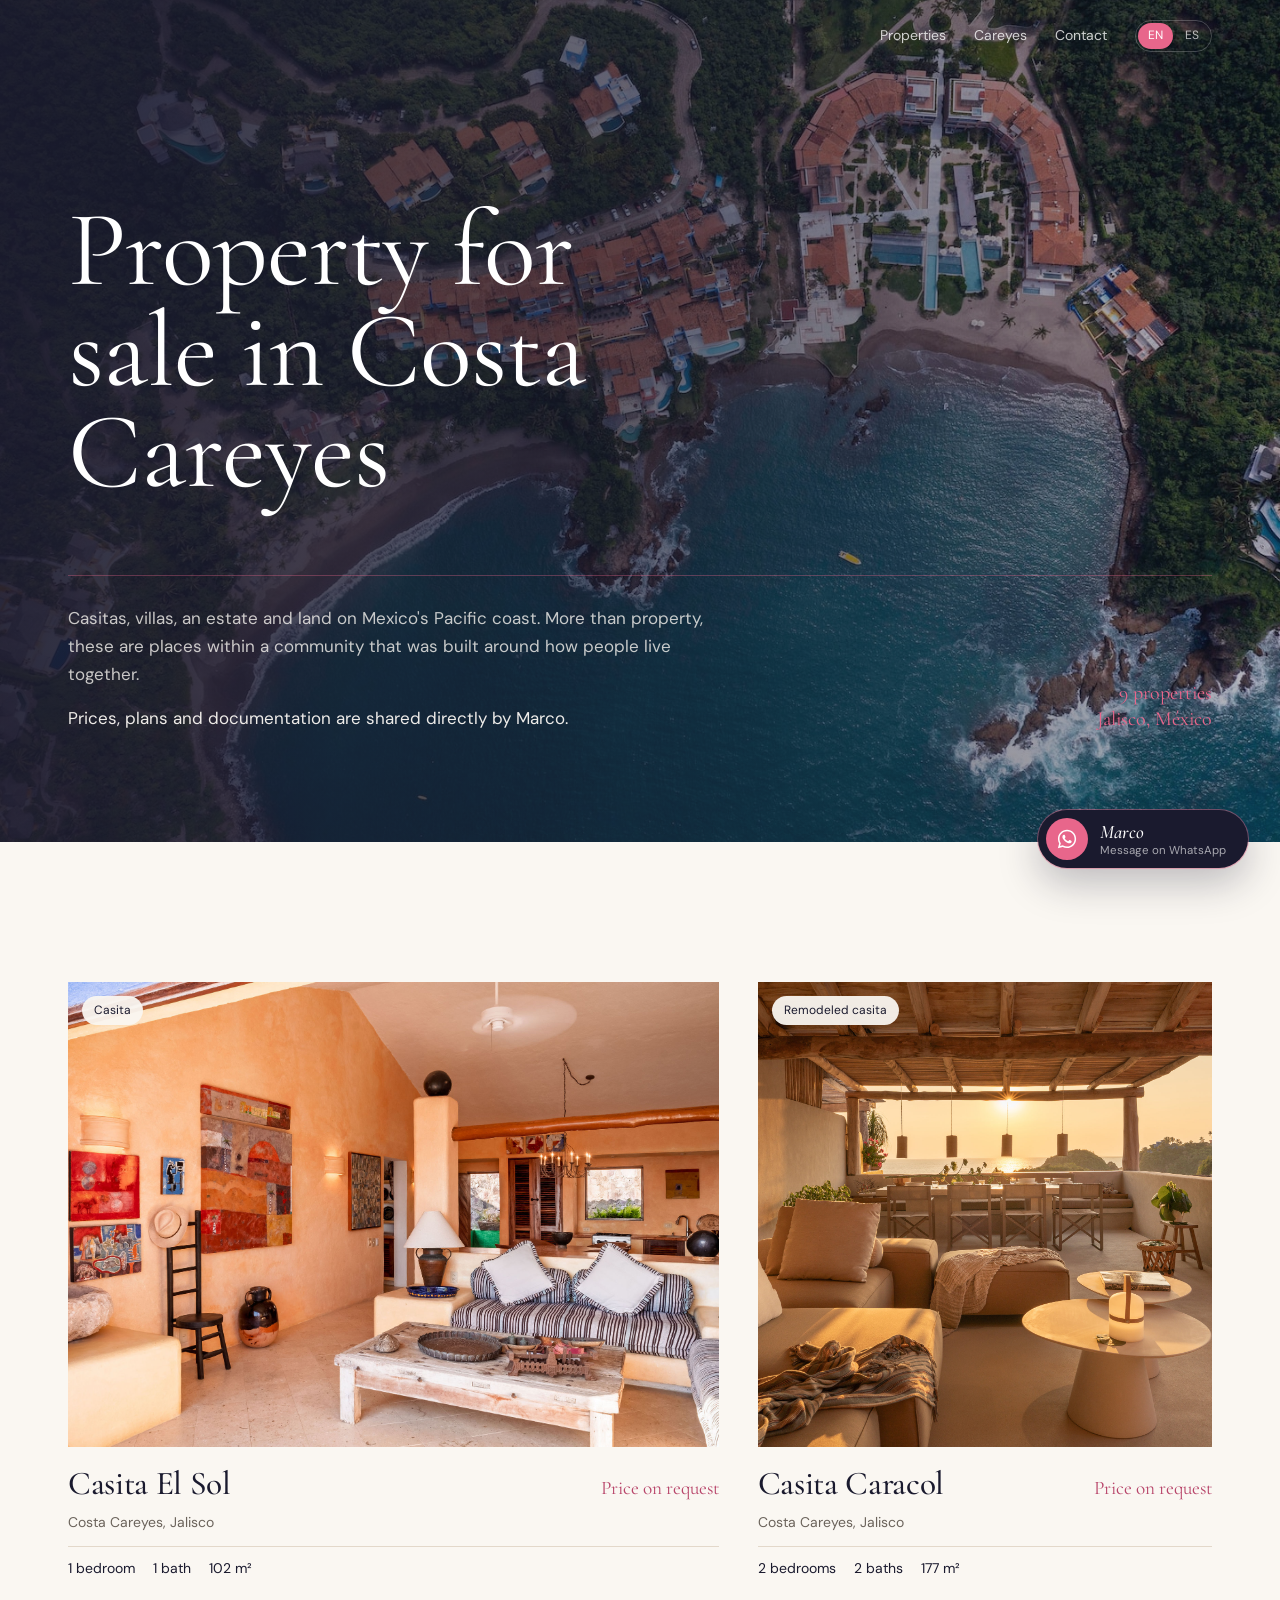
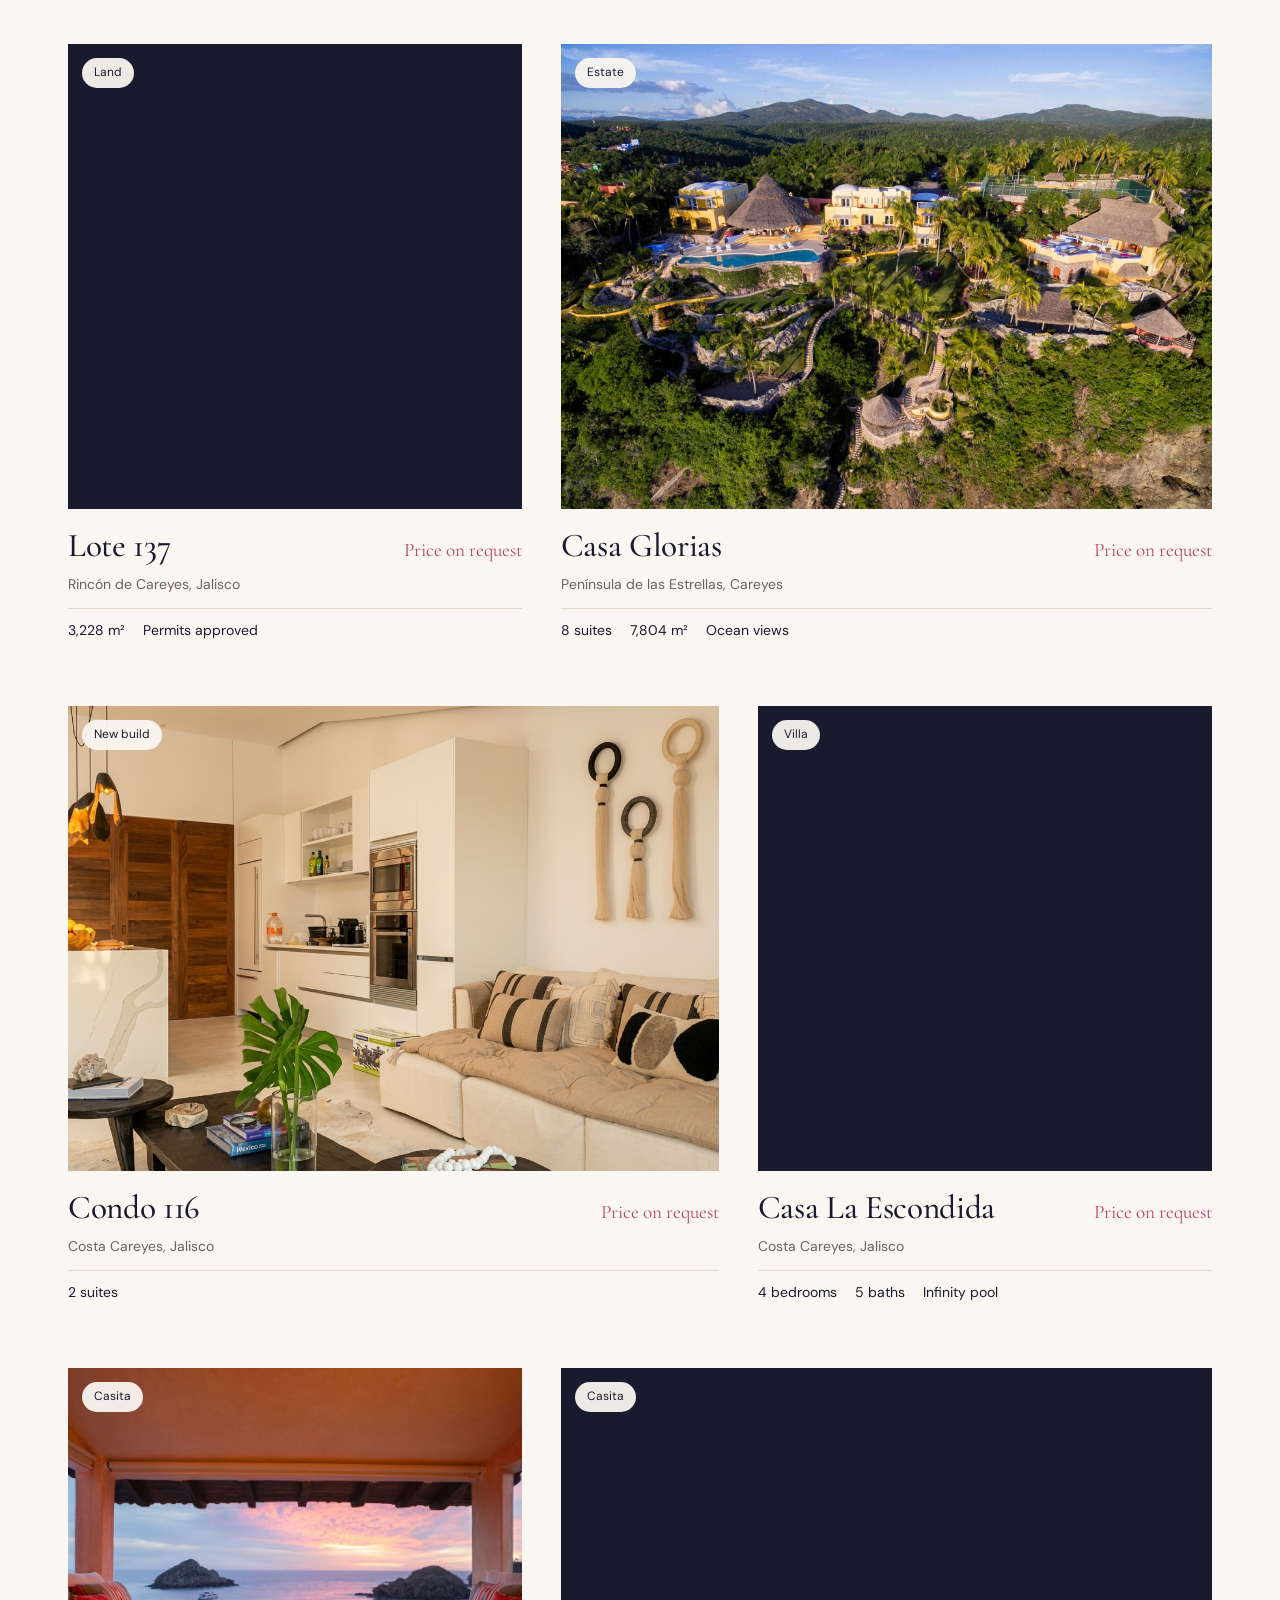
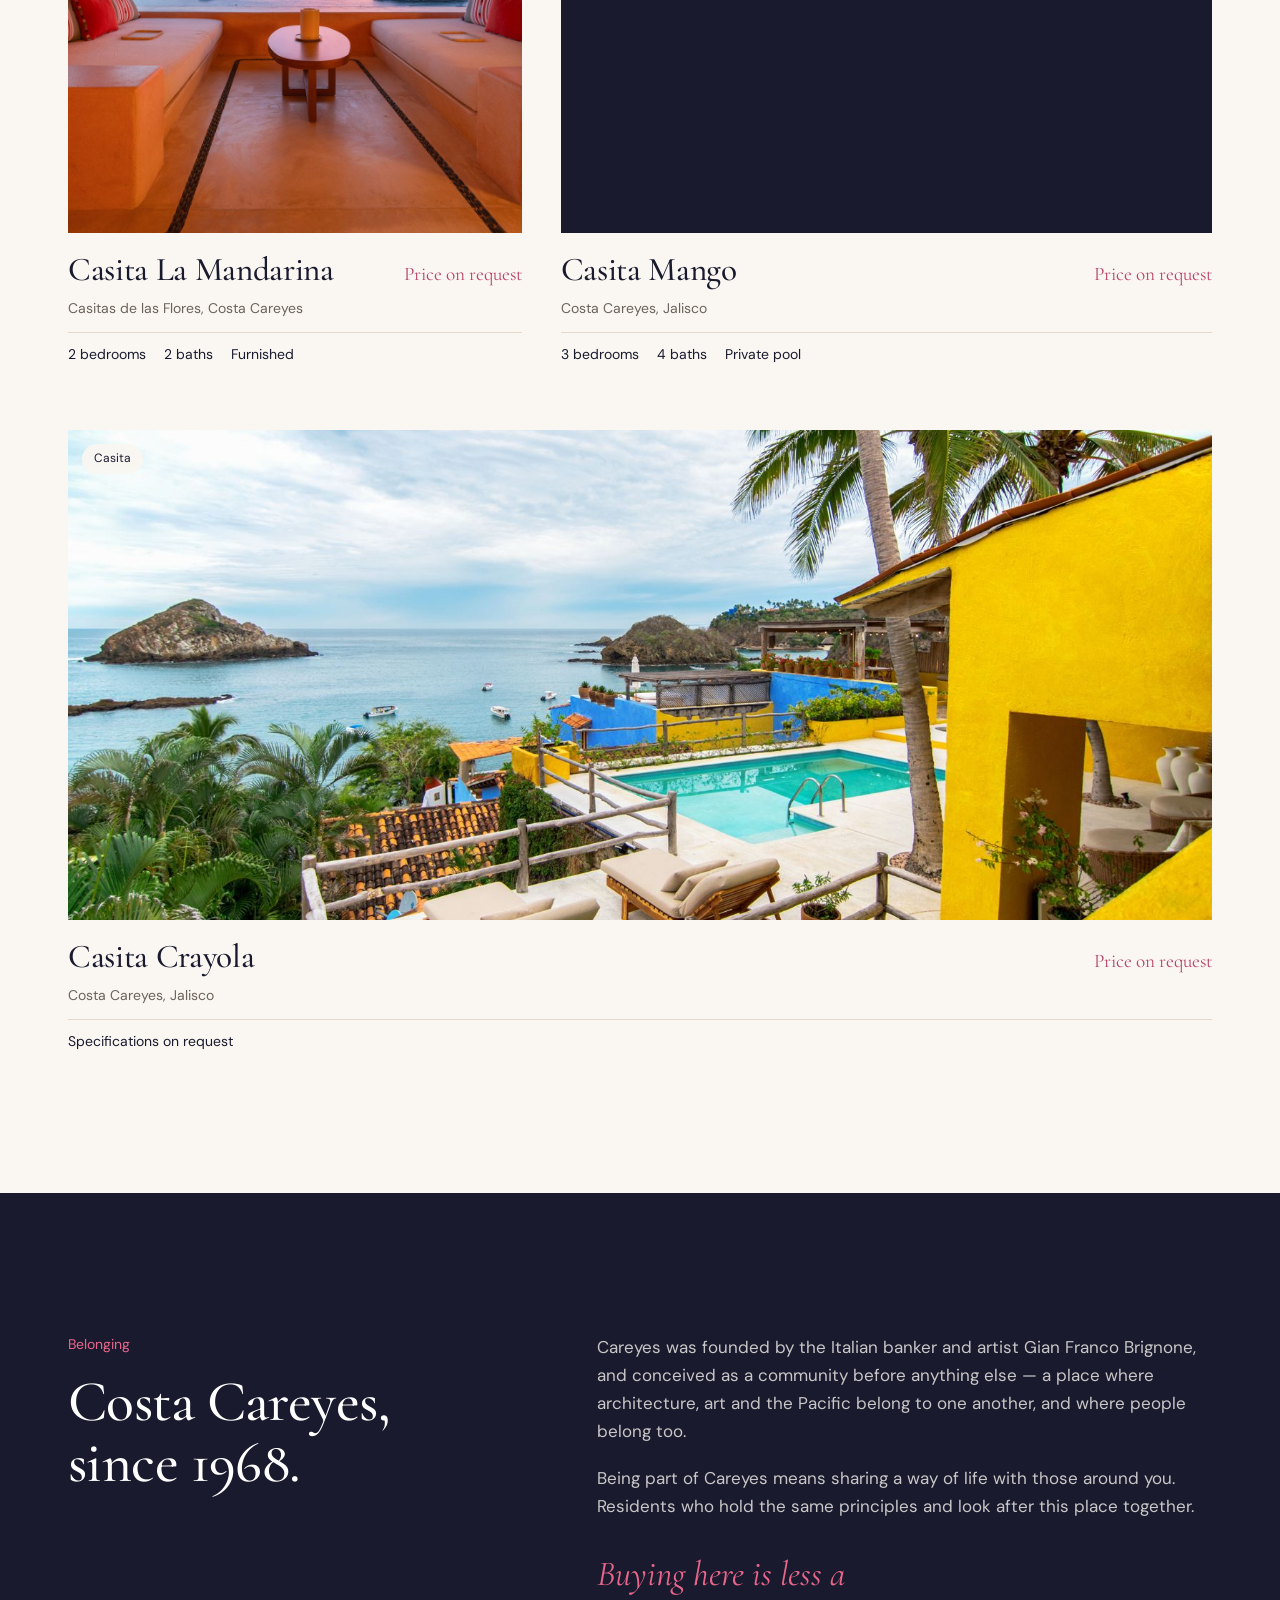
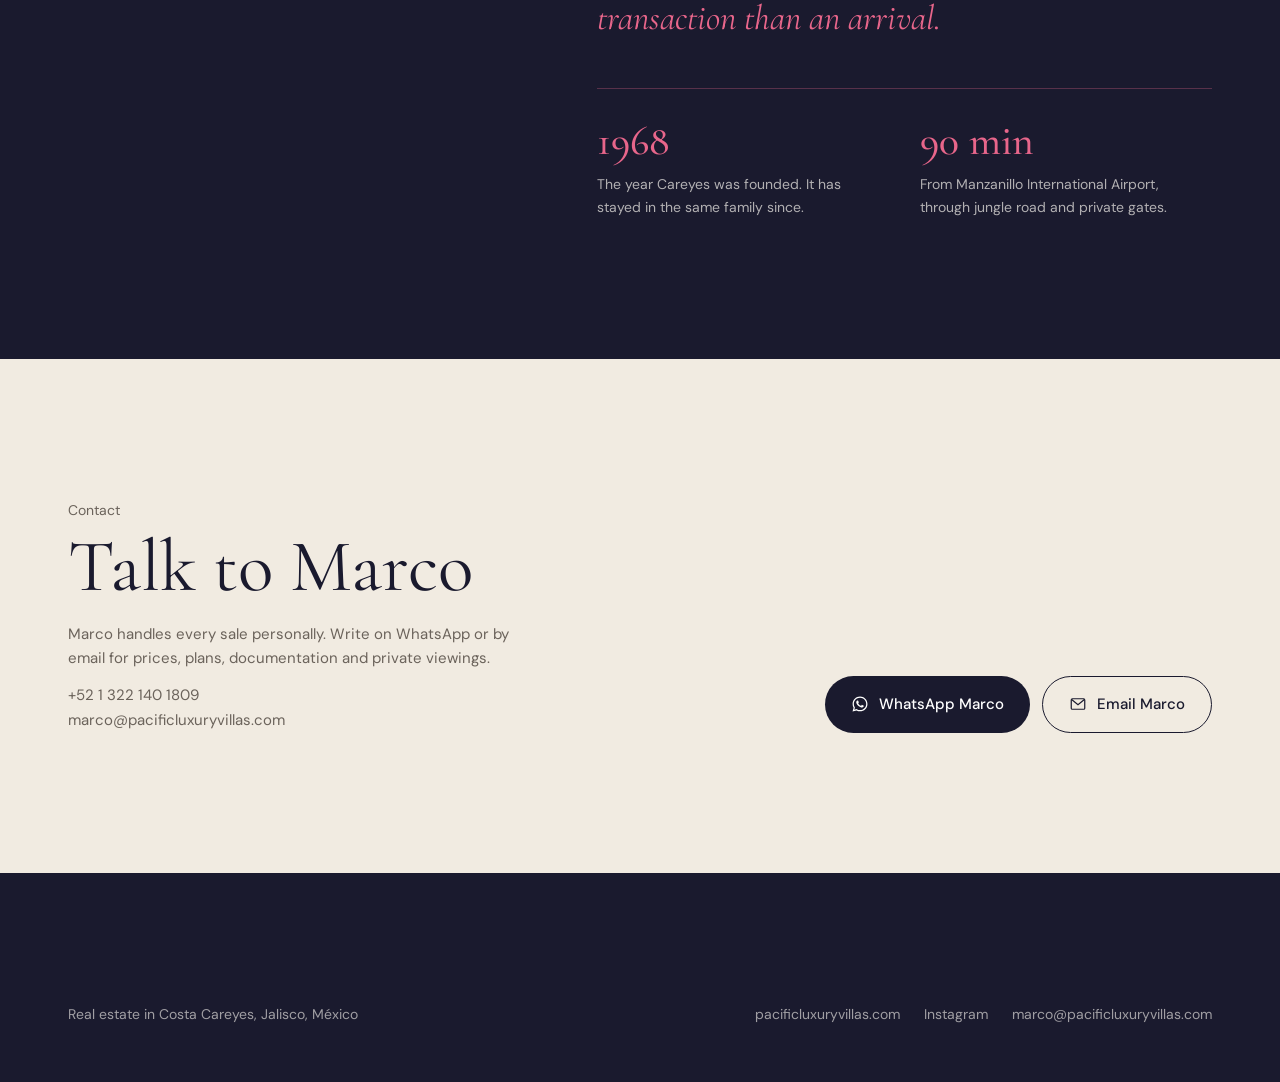
==== commit 4ad3fed5: "Update index.html" ====
--- a/index.html
+++ b/index.html
@@ -46,7 +46,7 @@
 <div class="card-body"><h3>Casa Glorias</h3><span class="cprice"><span data-en="Price on request" data-es="Precio a solicitud">Price on request</span></span><span class="cloc" data-en="Península de las Estrellas, Careyes" data-es="Península de las Estrellas, Careyes">Península de las Estrellas, Careyes</span><div class="cmeta"><span data-en="8 suites" data-es="8 suites">8 suites</span><span data-en="7,804 m²" data-es="7,804 m²">7,804 m²</span><span data-en="Ocean views" data-es="Vista al mar">Ocean views</span></div></div>
 </a><a class="card" href="condo-116/">
 <div class="card-img"><div class="hero-ph"><span data-en="Virtual tour coming soon" data-es="Recorrido virtual próximamente">Virtual tour coming soon</span></div><video src="images/video-condo-116.mp4" autoplay muted loop playsinline preload="metadata" aria-label="Condo 116"></video><span class="card-tag" data-en="New build" data-es="Obra nueva">New build</span></div>
-<div class="card-body"><h3>Condo 116</h3><span class="cprice"><span data-en="Price on request" data-es="Precio a solicitud">Price on request</span></span><span class="cloc" data-en="Costa Careyes, Jalisco" data-es="Costa Careyes, Jalisco">Costa Careyes, Jalisco</span><div class="cmeta"><span data-en="4 suites" data-es="4 suites">4 suites</span><span data-en="3 levels" data-es="3 niveles">3 levels</span><span data-en="Roof terrace" data-es="Roof terrace">Roof terrace</span></div></div>
+<div class="card-body"><h3>Condo 116</h3><span class="cprice"><span data-en="Price on request" data-es="Precio a solicitud">Price on request</span></span><span class="cloc" data-en="Costa Careyes, Jalisco" data-es="Costa Careyes, Jalisco">Costa Careyes, Jalisco</span><div class="cmeta"><span data-en="2 suites" data-es="2 suites">2 suites</span></div></div>
 </a><a class="card" href="casa-la-escondida/">
 <div class="card-img"><img src="https://pacificluxuryvillas.com/wp-content/uploads/2024/12/635b7f73c1435e4f77d6a17d_8-in-residence-by-pieter-brundyn-mexico-casa-la-escondida.jpg" alt="Casa La Escondida" loading="lazy" decoding="async" onerror="this.style.visibility='hidden'"><span class="card-tag" data-en="Villa" data-es="Villa">Villa</span></div>
 <div class="card-body"><h3>Casa La Escondida</h3><span class="cprice"><span data-en="Price on request" data-es="Precio a solicitud">Price on request</span></span><span class="cloc" data-en="Costa Careyes, Jalisco" data-es="Costa Careyes, Jalisco">Costa Careyes, Jalisco</span><div class="cmeta"><span data-en="4 bedrooms" data-es="4 recámaras">4 bedrooms</span><span data-en="5 baths" data-es="5 baños">5 baths</span><span data-en="Infinity pool" data-es="Alberca infinita">Infinity pool</span></div></div>
@@ -77,4 +77,4 @@
 <ul><li><a href="https://pacificluxuryvillas.com" target="_blank" rel="noopener">pacificluxuryvillas.com</a></li><li><a href="https://www.instagram.com/plvincareyes/" target="_blank" rel="noopener">Instagram</a></li><li><a href="mailto:marco@pacificluxuryvillas.com" data-mail="">marco@pacificluxuryvillas.com</a></li></ul>
 </div></footer>
 <script src="assets/plv.js"></script>
-</body></html>+</body></html>
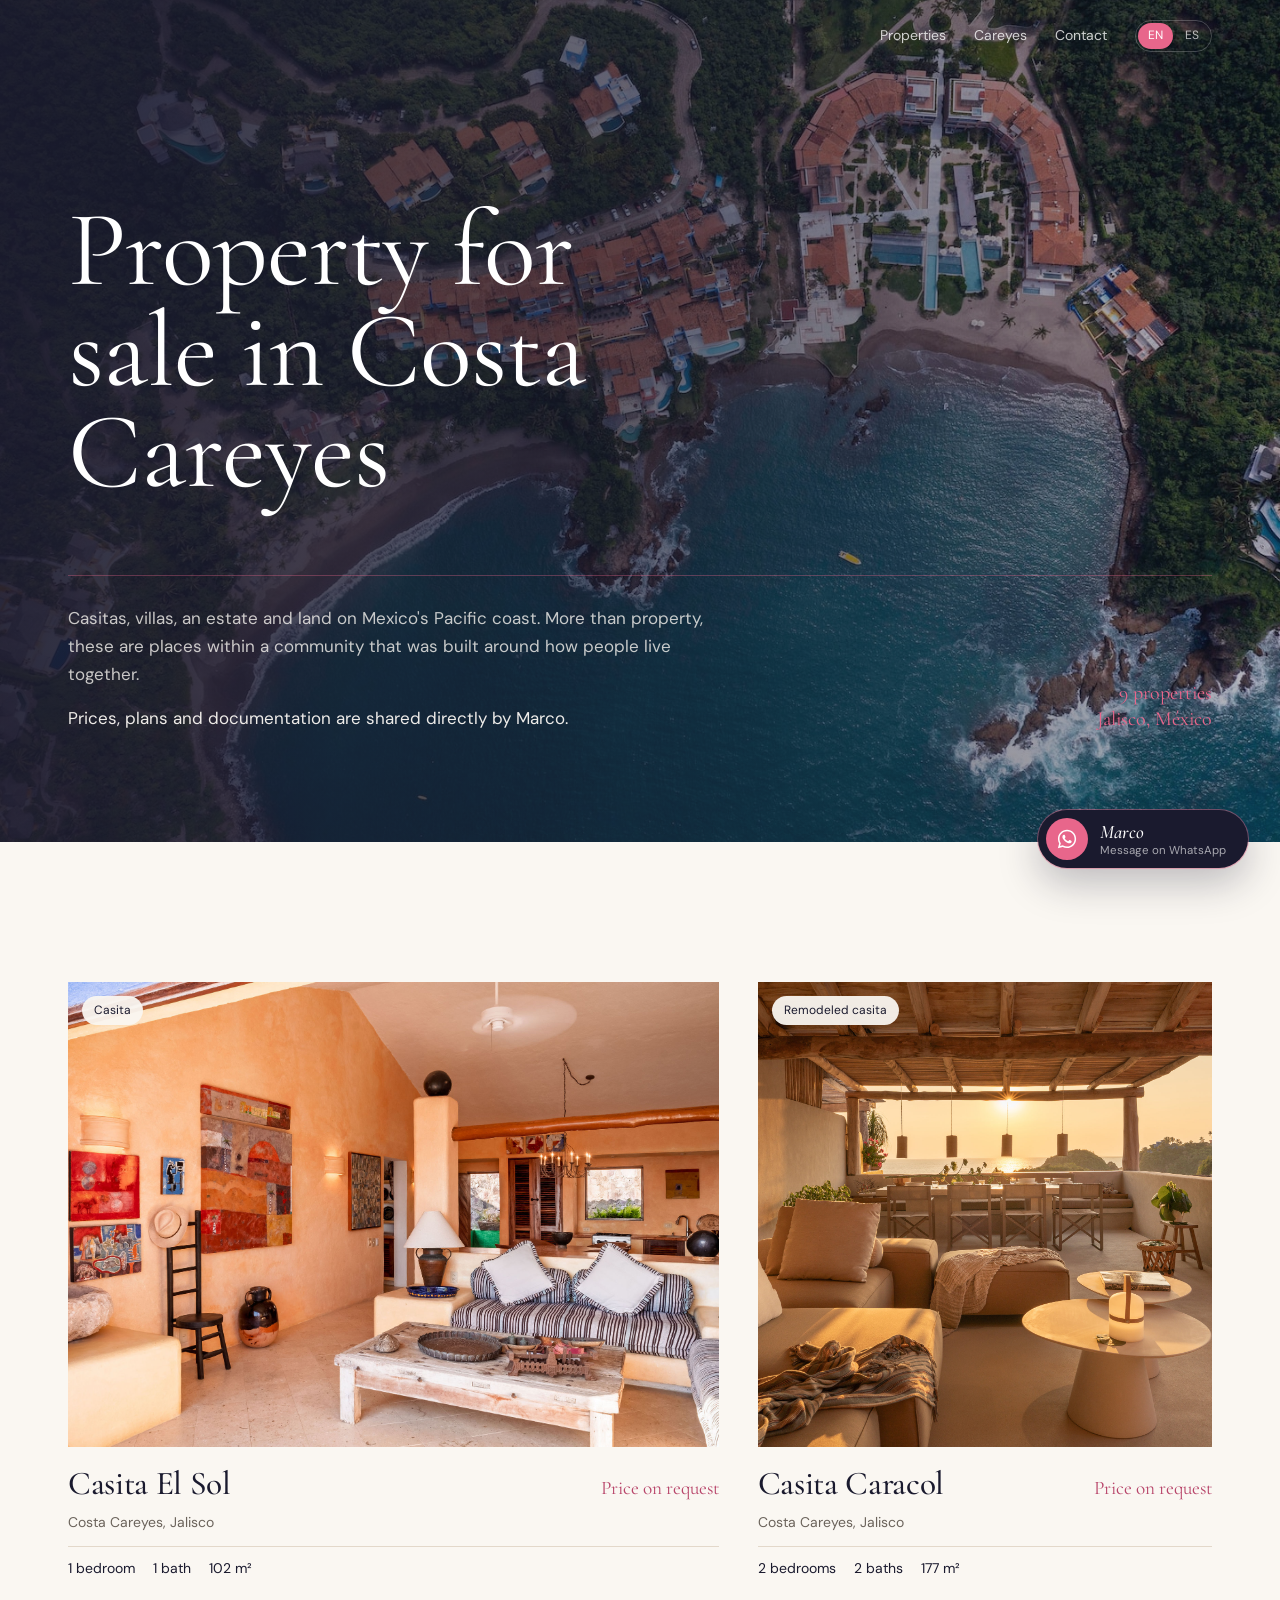
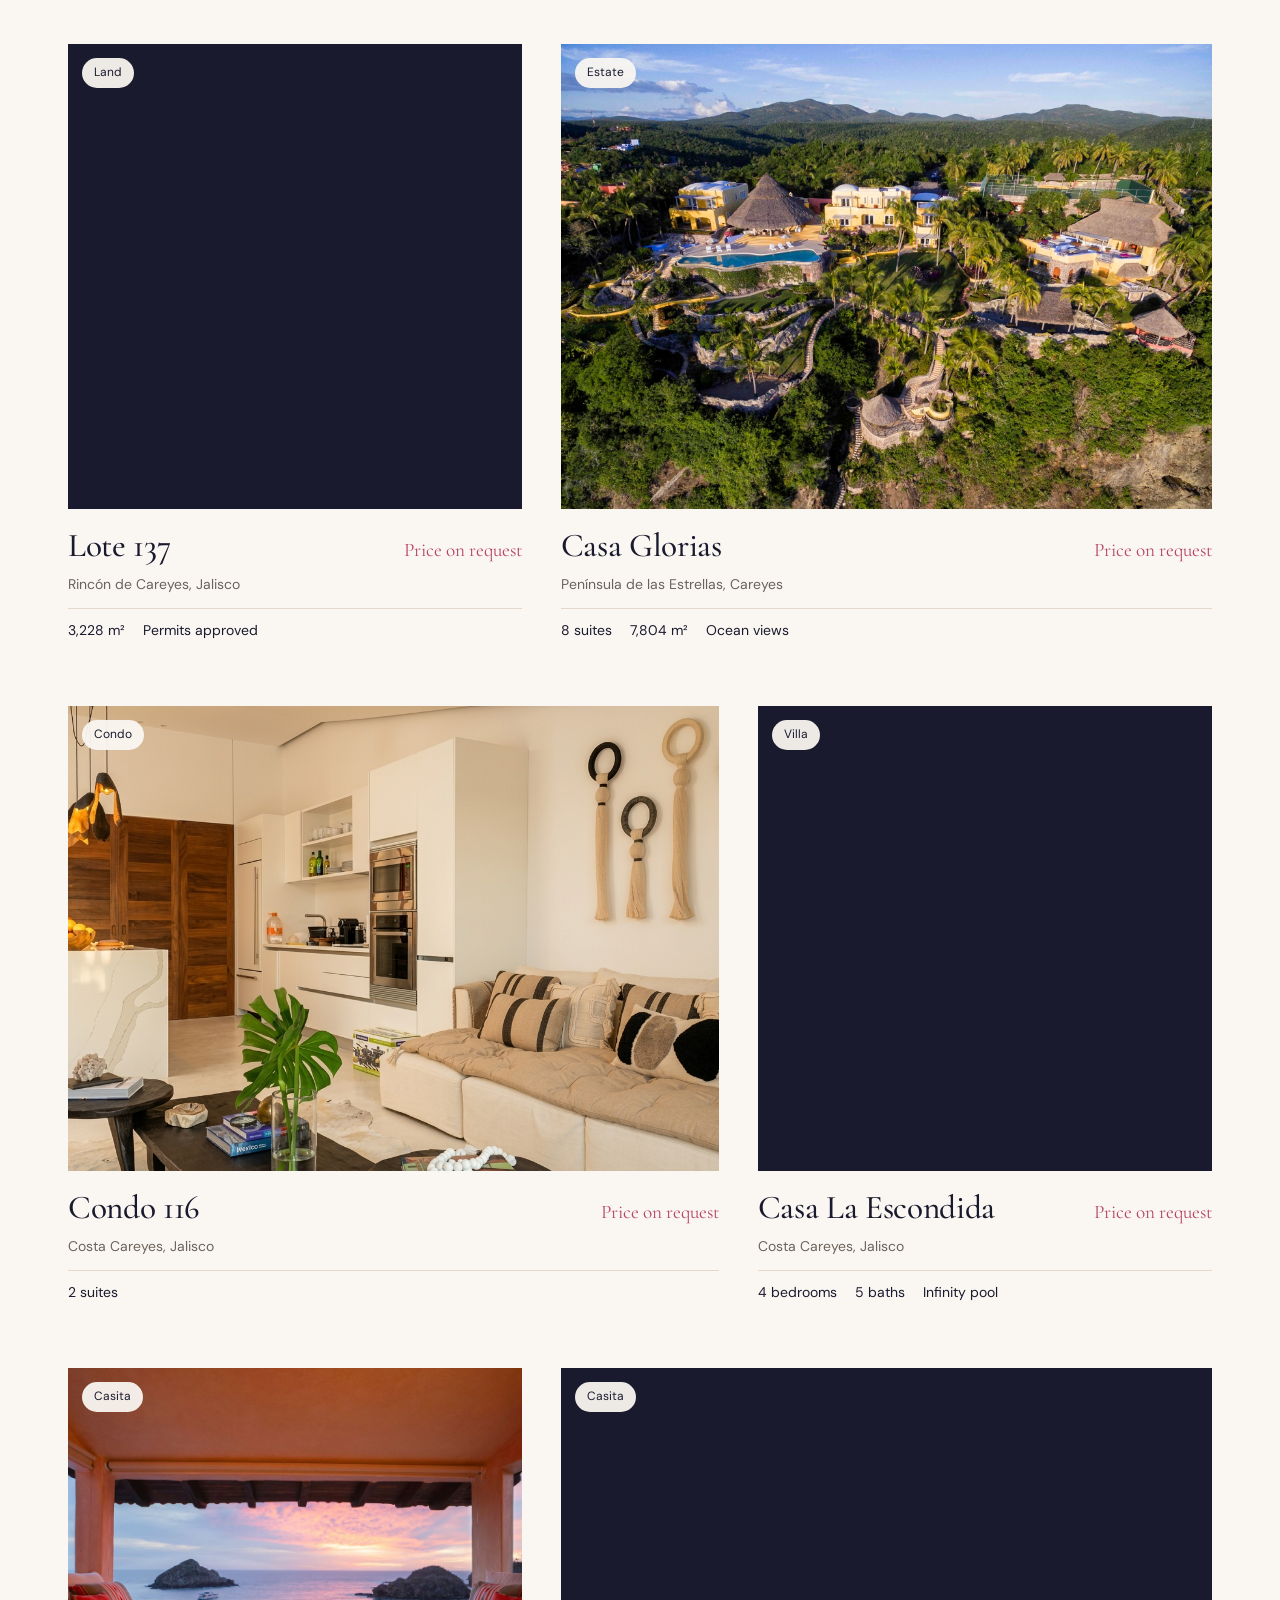
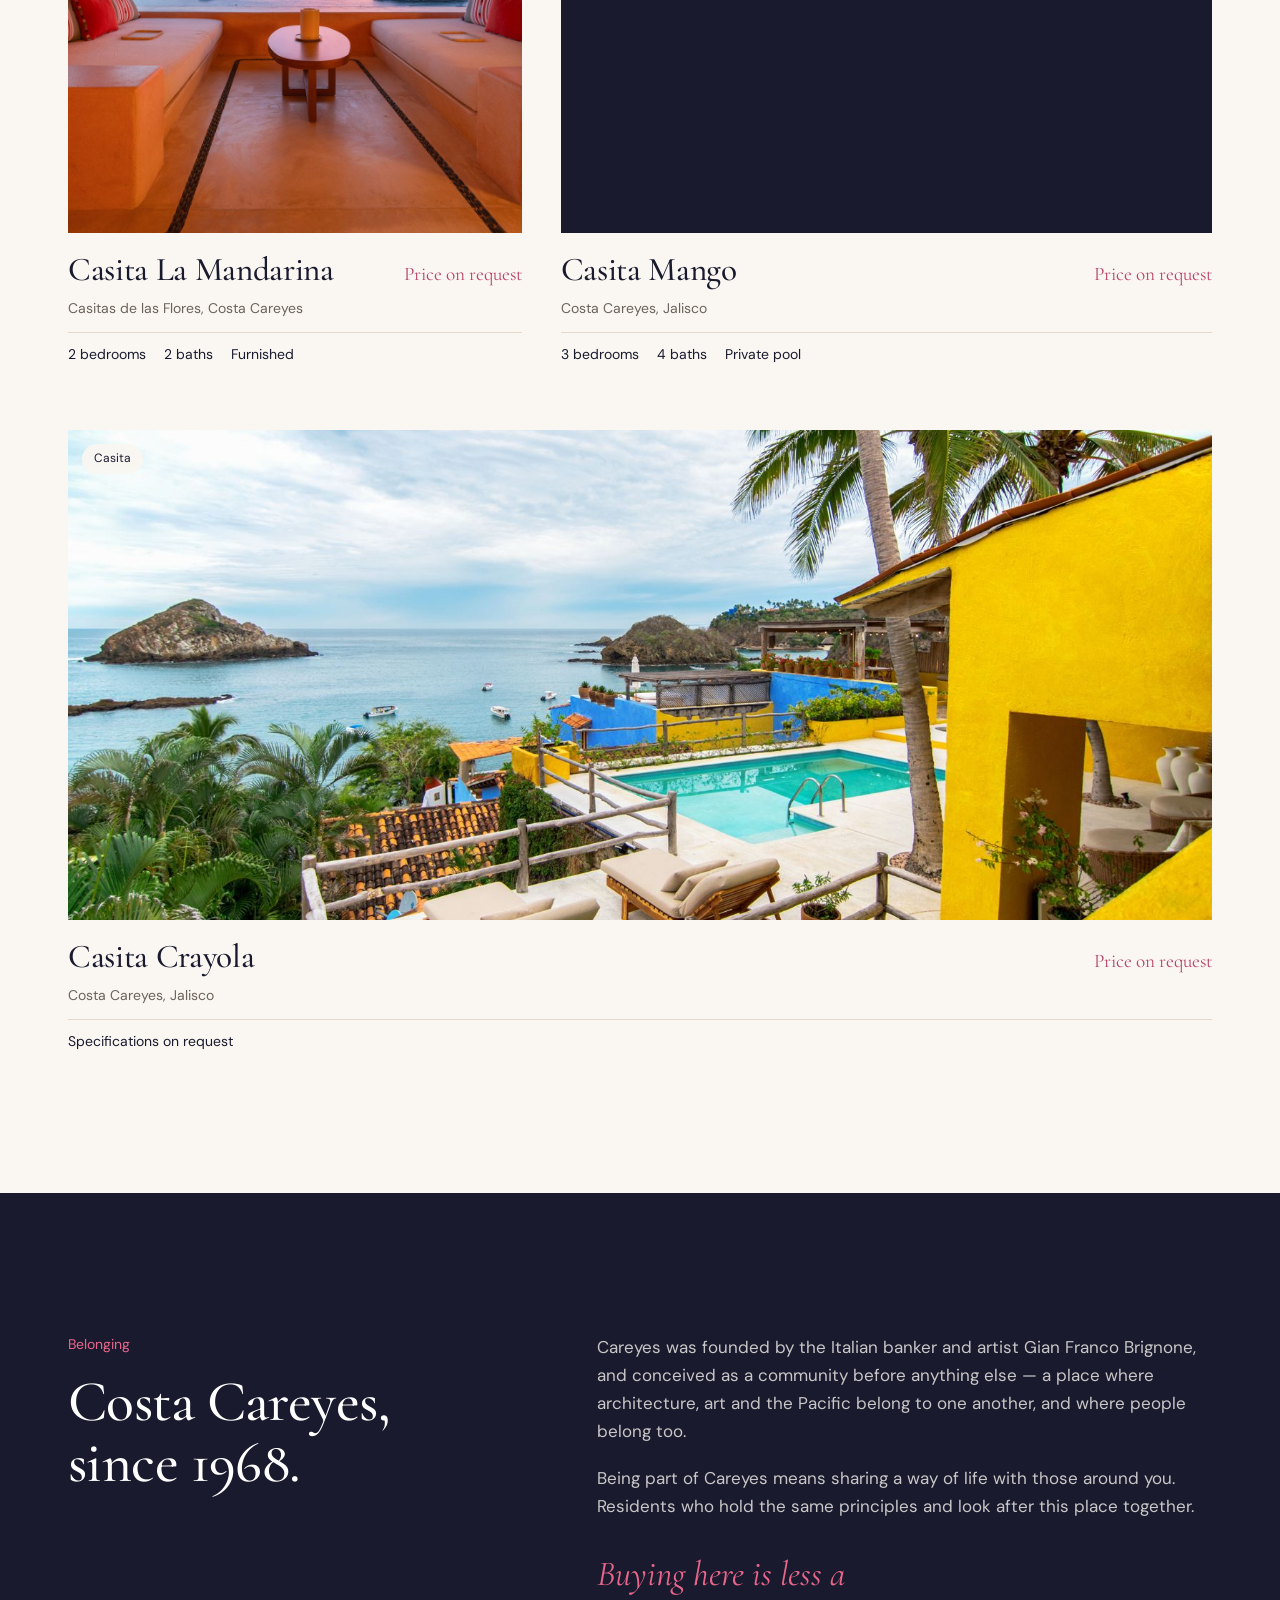
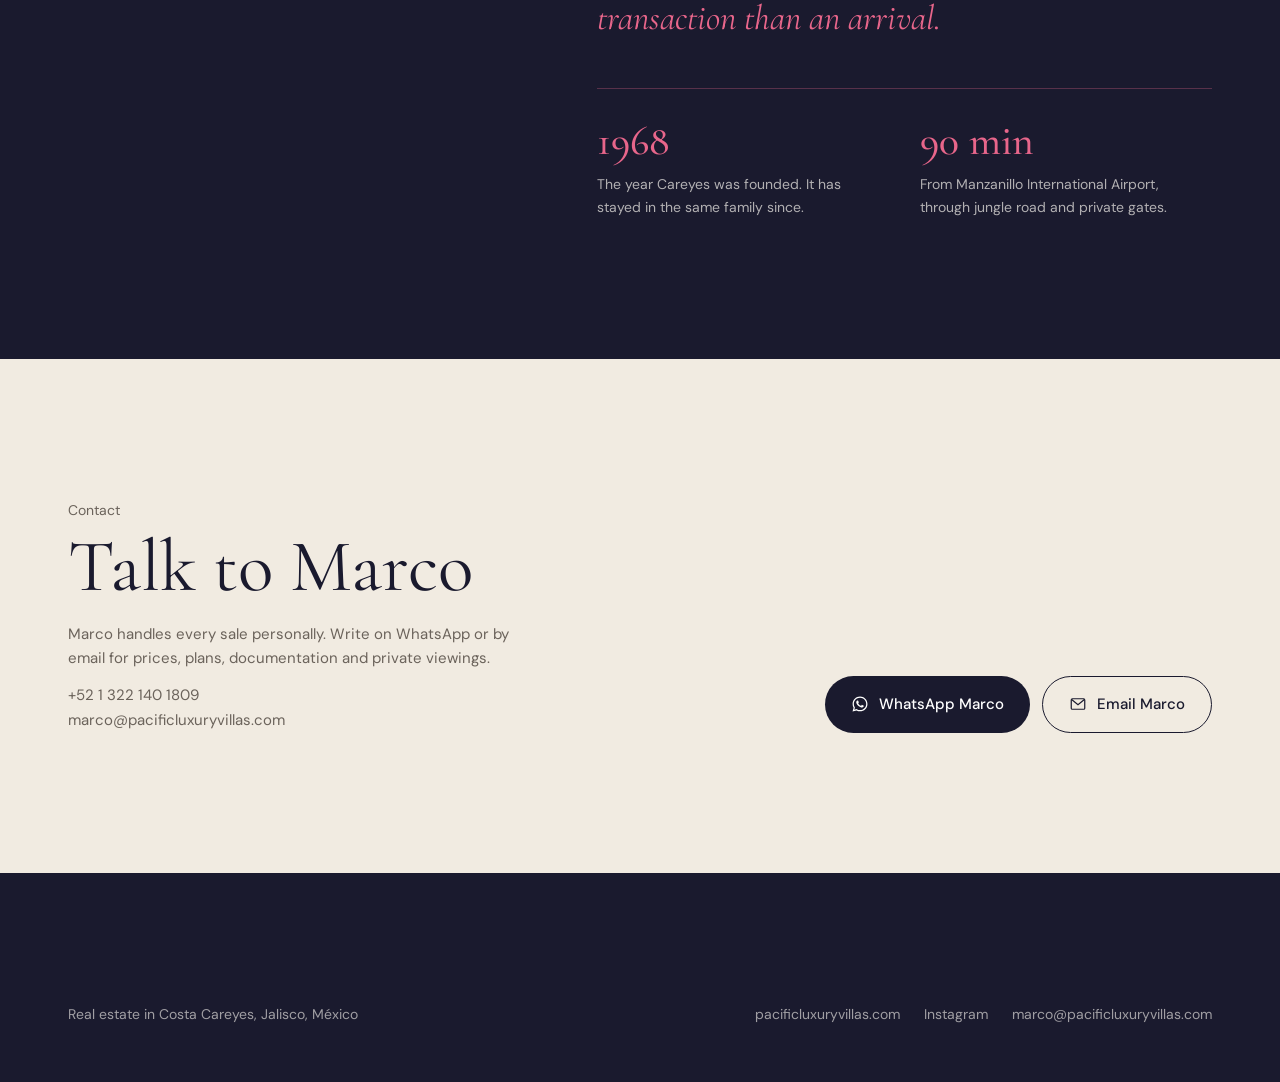
==== commit a01b60e7: "Update index.html" ====
--- a/index.html
+++ b/index.html
@@ -45,7 +45,7 @@
 <div class="card-img"><img src="images/LasGlorias_1.JPG" alt="Casa Glorias" loading="lazy" decoding="async" onerror="this.style.visibility='hidden'"><span class="card-tag" data-en="Estate" data-es="Residencia">Estate</span></div>
 <div class="card-body"><h3>Casa Glorias</h3><span class="cprice"><span data-en="Price on request" data-es="Precio a solicitud">Price on request</span></span><span class="cloc" data-en="Península de las Estrellas, Careyes" data-es="Península de las Estrellas, Careyes">Península de las Estrellas, Careyes</span><div class="cmeta"><span data-en="8 suites" data-es="8 suites">8 suites</span><span data-en="7,804 m²" data-es="7,804 m²">7,804 m²</span><span data-en="Ocean views" data-es="Vista al mar">Ocean views</span></div></div>
 </a><a class="card" href="condo-116/">
-<div class="card-img"><div class="hero-ph"><span data-en="Virtual tour coming soon" data-es="Recorrido virtual próximamente">Virtual tour coming soon</span></div><video src="images/video-condo-116.mp4" autoplay muted loop playsinline preload="metadata" aria-label="Condo 116"></video><span class="card-tag" data-en="New build" data-es="Obra nueva">New build</span></div>
+<div class="card-img"><div class="hero-ph"><span data-en="Virtual tour coming soon" data-es="Recorrido virtual próximamente">Virtual tour coming soon</span></div><video src="images/video-condo-116.mp4" autoplay muted loop playsinline preload="metadata" aria-label="Condo 116"></video><span class="card-tag" data-en="Condo" data-es="Condo">Condo</span></div>
 <div class="card-body"><h3>Condo 116</h3><span class="cprice"><span data-en="Price on request" data-es="Precio a solicitud">Price on request</span></span><span class="cloc" data-en="Costa Careyes, Jalisco" data-es="Costa Careyes, Jalisco">Costa Careyes, Jalisco</span><div class="cmeta"><span data-en="2 suites" data-es="2 suites">2 suites</span></div></div>
 </a><a class="card" href="casa-la-escondida/">
 <div class="card-img"><img src="https://pacificluxuryvillas.com/wp-content/uploads/2024/12/635b7f73c1435e4f77d6a17d_8-in-residence-by-pieter-brundyn-mexico-casa-la-escondida.jpg" alt="Casa La Escondida" loading="lazy" decoding="async" onerror="this.style.visibility='hidden'"><span class="card-tag" data-en="Villa" data-es="Villa">Villa</span></div>
